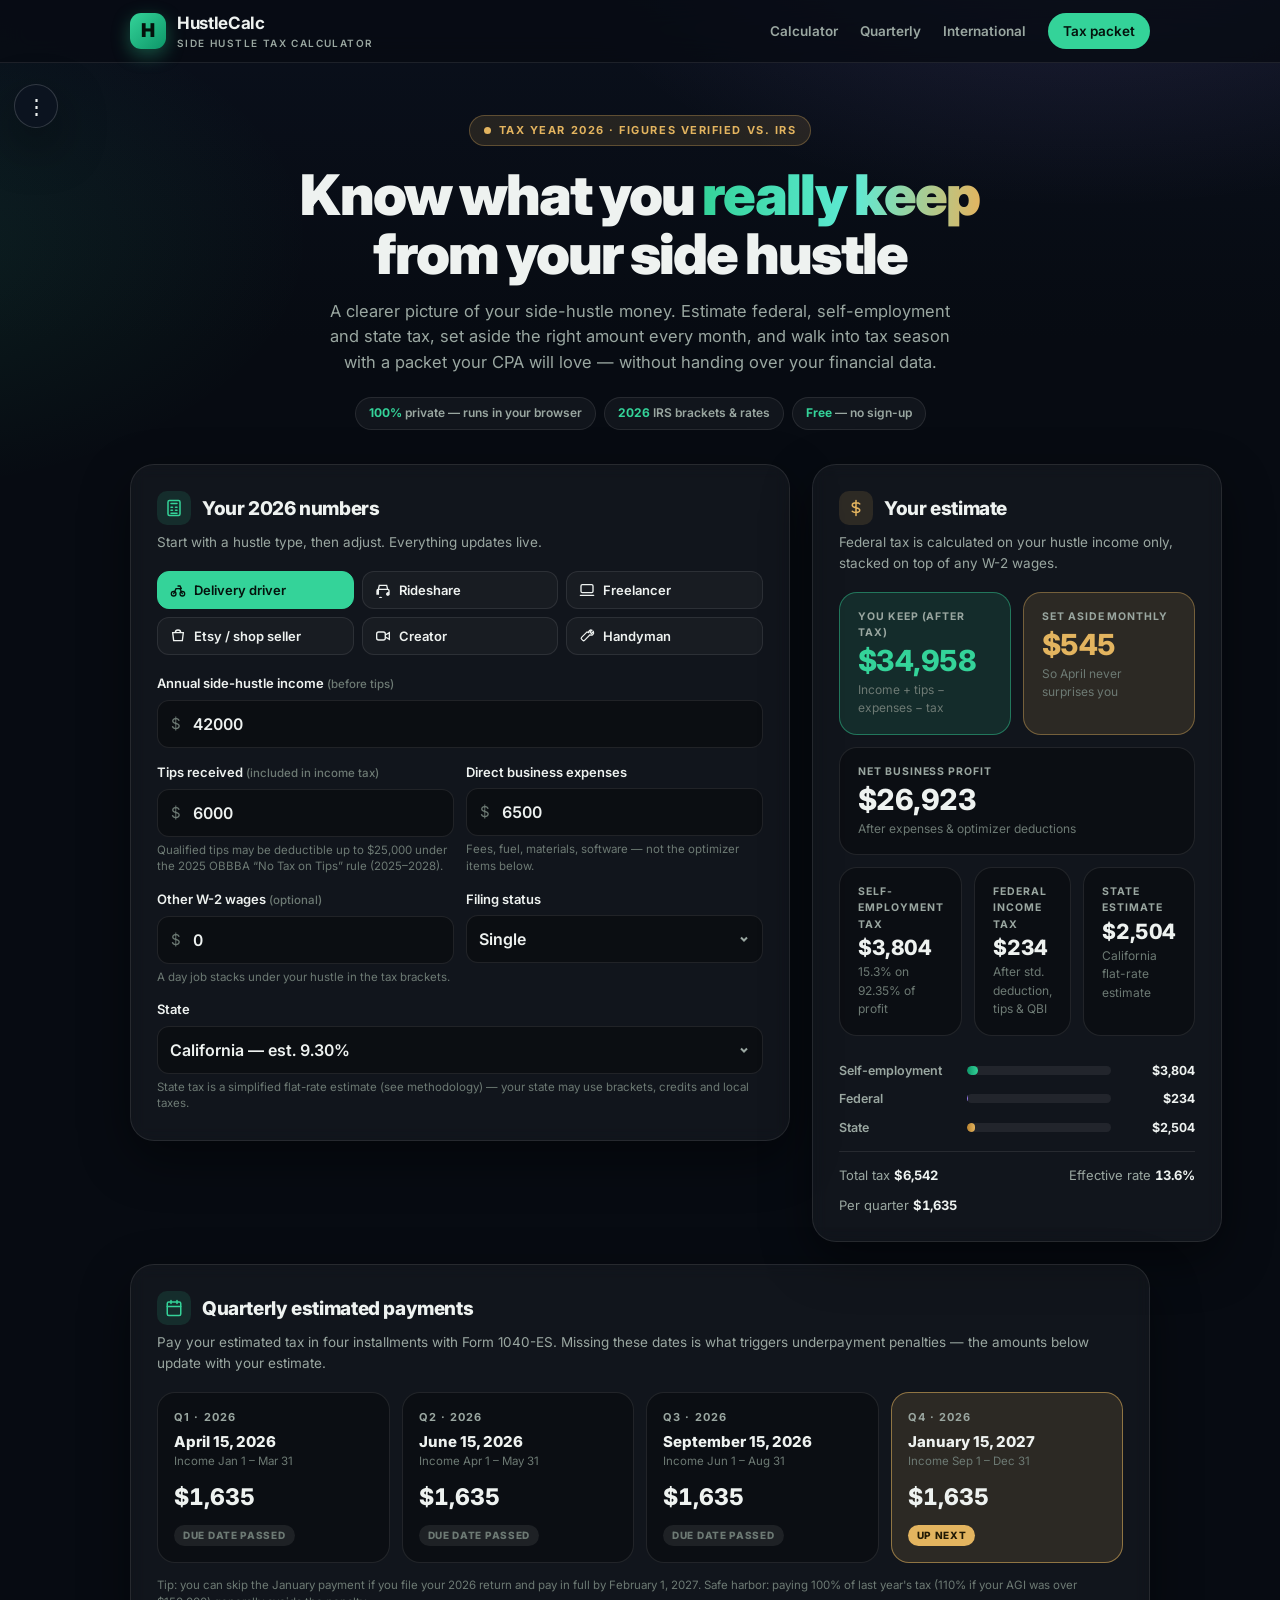
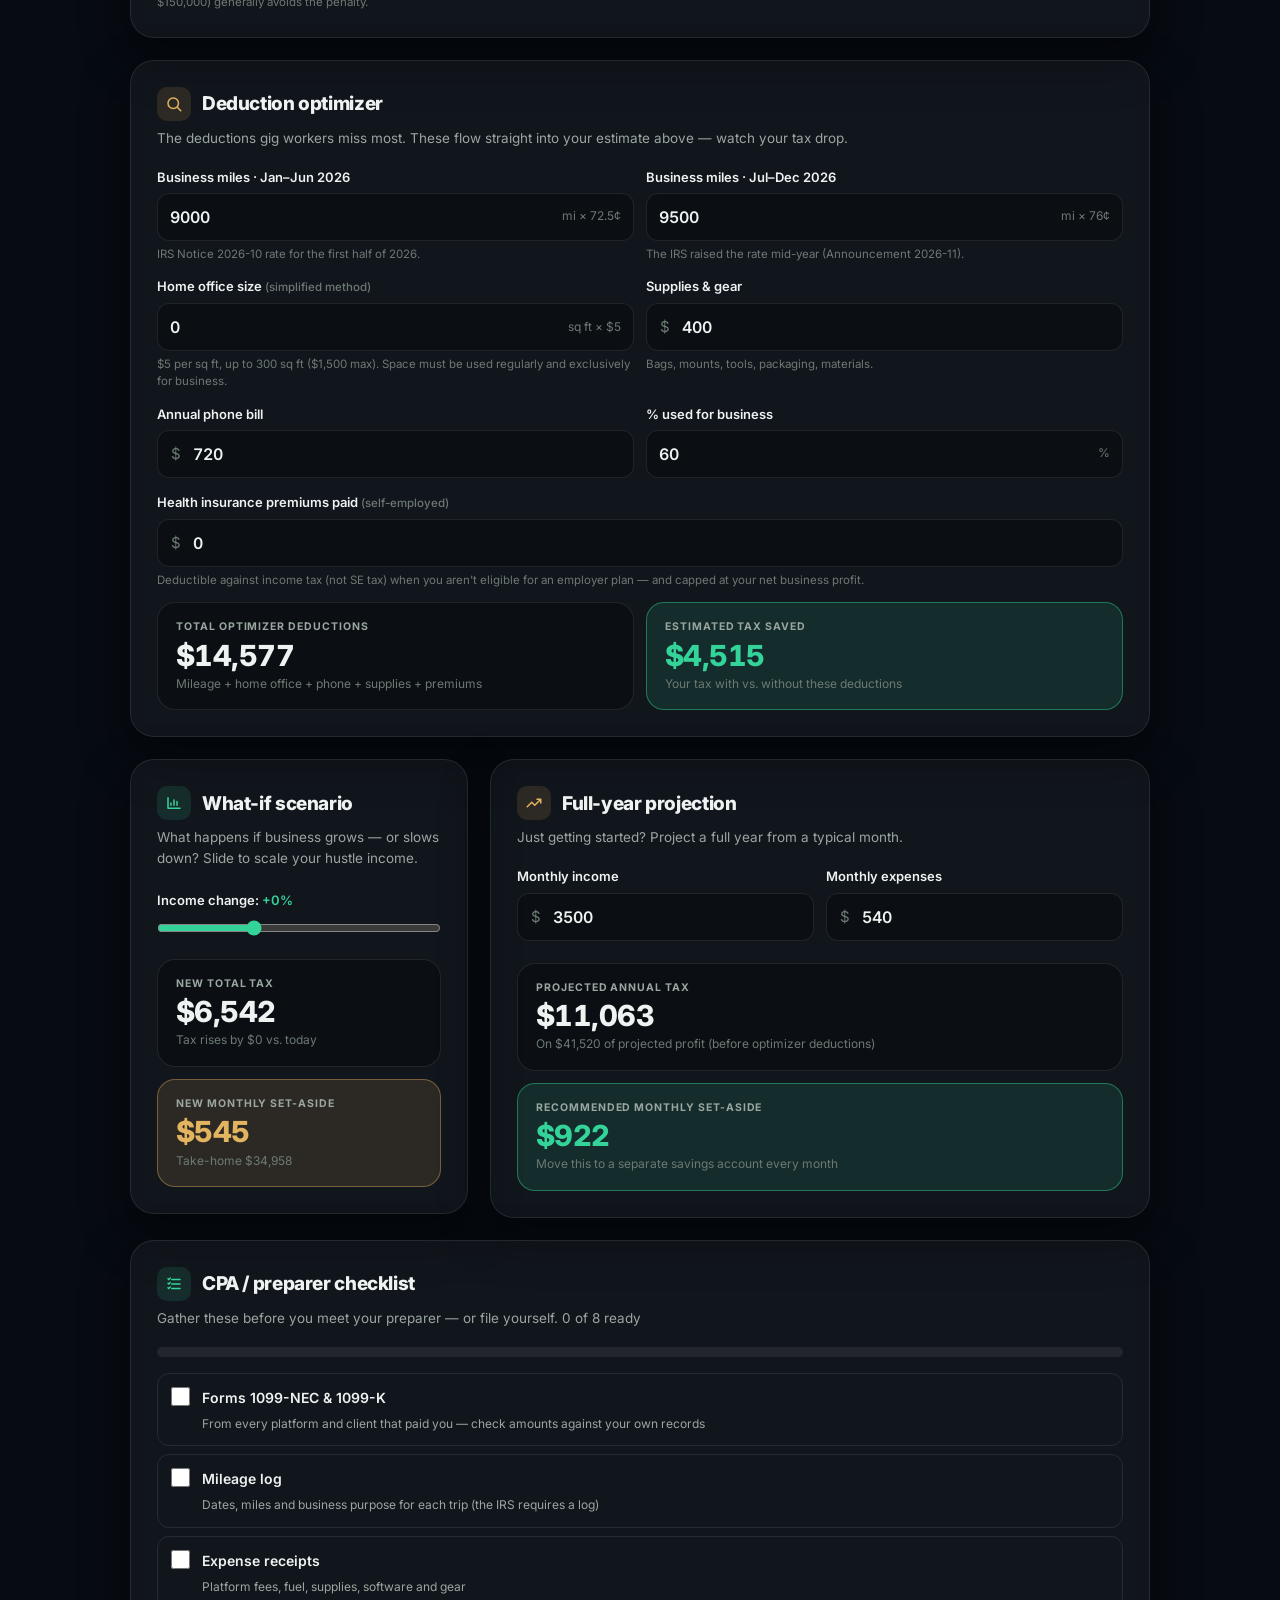
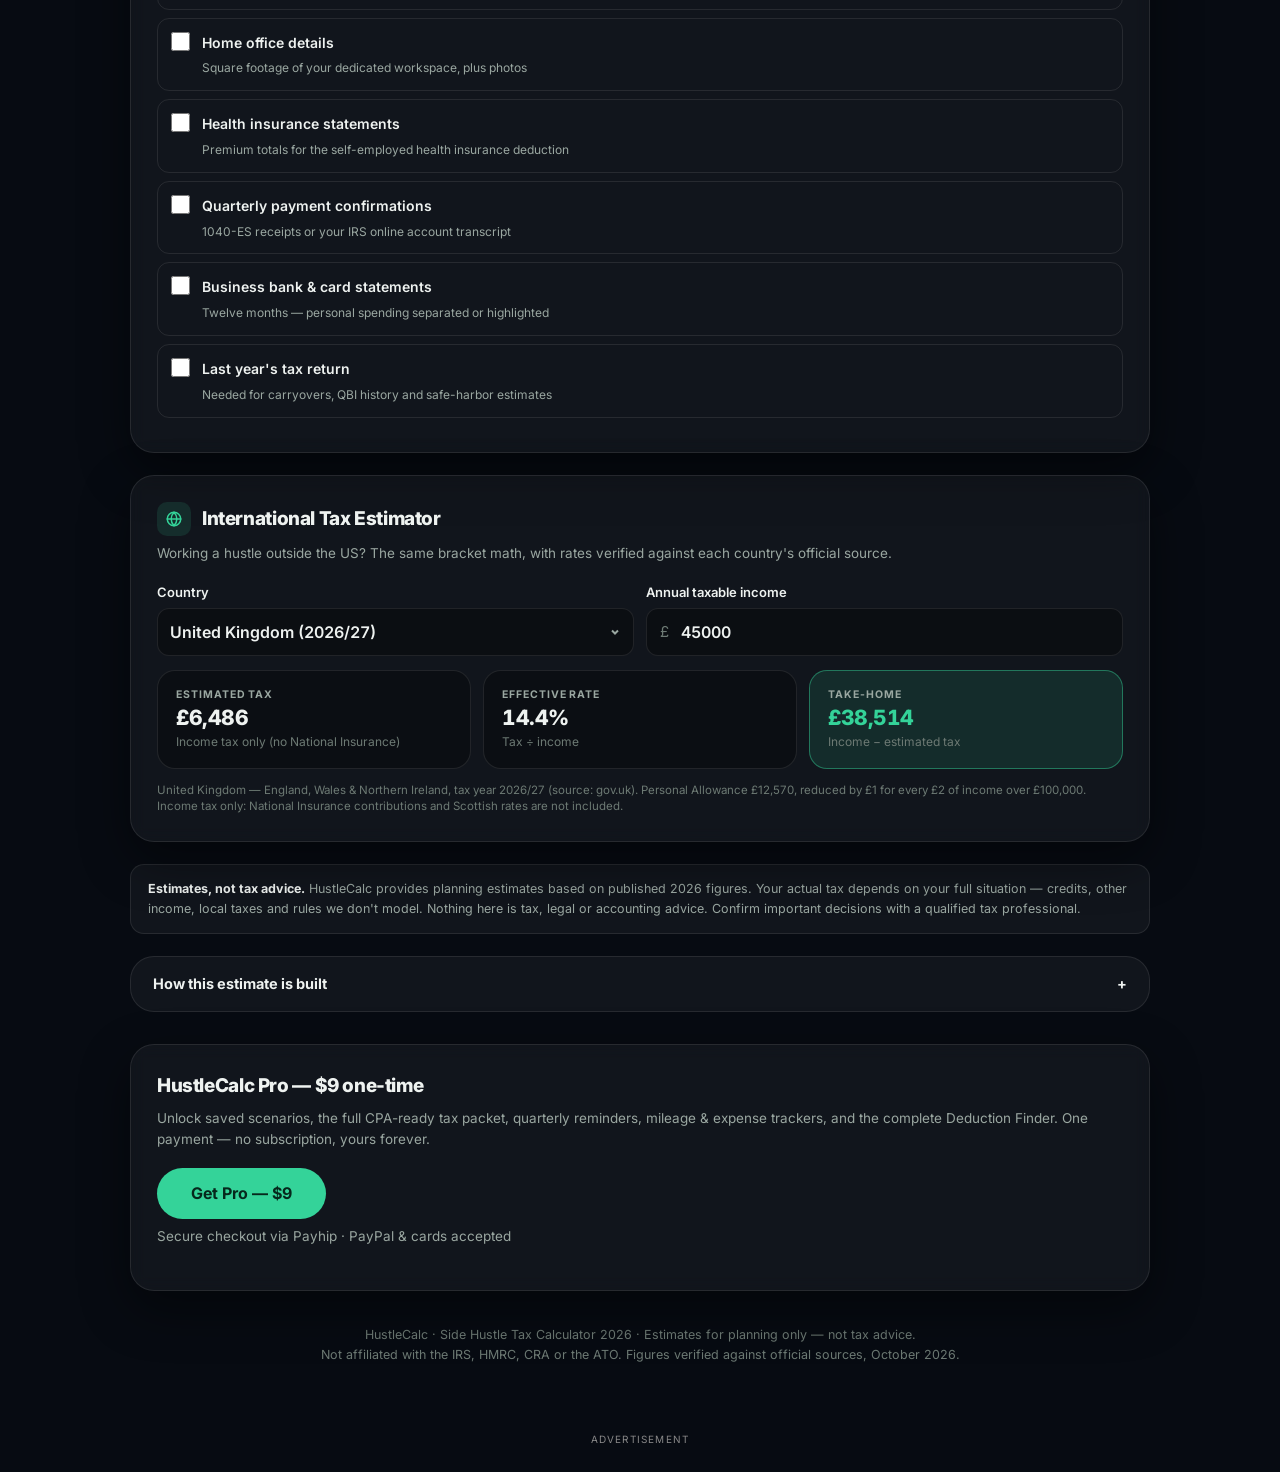
==== index.html @ 42f20b97 "New HustleCalc design" ====
<!doctype html>
<html lang="en">
<head>
<meta charset="utf-8">
<meta name="viewport" content="width=device-width,initial-scale=1">
<title>HustleCalc — Side Hustle Tax Calculator 2026</title>
<meta name="description" content="Premium 2026 side hustle tax estimator: federal, self-employment and state tax, quarterly payments, deduction optimizer, year-end tax packet and international estimates — every figure verified against official sources.">
<link rel="preconnect" href="https://fonts.googleapis.com">
<link rel="preconnect" href="https://fonts.gstatic.com" crossorigin>
<link href="https://fonts.googleapis.com/css2?family=Inter:wght@400;500;600;700;800;900&display=swap" rel="stylesheet">
<style>
:root{
  --bg:#070b12; --bg2:#0a101c; --surface:rgba(255,255,255,.045); --surface2:rgba(255,255,255,.07);
  --line:rgba(255,255,255,.09); --line2:rgba(255,255,255,.16);
  --fg:#eef2f0; --muted:#9aa7a1; --faint:#6d7a74;
  --emerald:#34d399; --emerald2:#10b981; --emerald-soft:rgba(52,211,153,.12);
  --gold:#e3b45f; --gold-soft:rgba(227,180,95,.13);
  --violet:#a78bfa; --danger:#f87171; --ink:#04120c;
  --radius:18px; --radius-lg:24px;
  --shadow:0 18px 50px rgba(0,0,0,.45);
}
*{box-sizing:border-box;margin:0;padding:0}
html{scroll-behavior:smooth}
body{
  font-family:'Inter',system-ui,-apple-system,sans-serif; color:var(--fg); line-height:1.55;
  background:
    radial-gradient(900px 480px at 85% -80px, rgba(167,139,250,.14), transparent 60%),
    radial-gradient(800px 460px at -10% 240px, rgba(52,211,153,.10), transparent 55%),
    linear-gradient(180deg, var(--bg2), var(--bg) 340px);
  background-color:var(--bg); min-height:100vh;
  -webkit-font-smoothing:antialiased;
}
::selection{background:var(--emerald);color:var(--ink)}
a{color:var(--emerald)}
.wrap{max-width:1060px;margin:0 auto;padding:0 20px}

/* ---------- top bar ---------- */
.topbar{position:sticky;top:0;z-index:50;backdrop-filter:blur(14px);-webkit-backdrop-filter:blur(14px);
  background:rgba(7,11,18,.78);border-bottom:1px solid var(--line)}
.topbar .wrap{display:flex;align-items:center;justify-content:space-between;height:62px}
.brand{display:flex;align-items:center;gap:11px;text-decoration:none;color:var(--fg)}
.brandmark{width:36px;height:36px;border-radius:11px;display:grid;place-items:center;font-weight:900;font-size:19px;
  background:linear-gradient(135deg,var(--emerald),#0d9668);color:var(--ink);box-shadow:0 6px 18px rgba(52,211,153,.35)}
.brand b{font-size:17px;letter-spacing:-.02em}
.brand small{display:block;font-size:10px;color:var(--muted);letter-spacing:.14em;text-transform:uppercase;font-weight:600}
.topnav{display:flex;gap:22px;align-items:center}
.topnav a{color:var(--muted);text-decoration:none;font-size:13.5px;font-weight:600}
.topnav a:hover{color:var(--fg)}
.toplink-cta{color:var(--ink)!important;background:var(--emerald);padding:8px 15px;border-radius:999px}
.toplink-cta:hover{background:#5eead4}
@media(max-width:720px){.topnav a:not(.toplink-cta){display:none}}

/* ---------- left shortcut menu ---------- */
#qmenu{position:fixed;left:14px;top:84px;z-index:60}
#qbtn{width:44px;height:44px;border-radius:50%;border:1px solid var(--line2);cursor:pointer;
  background:rgba(13,20,32,.92);color:var(--fg);font-size:21px;line-height:1;box-shadow:var(--shadow);
  transition:transform .15s,border-color .15s}
#qbtn:hover{transform:scale(1.07);border-color:var(--emerald)}
#qdrop{position:absolute;left:0;top:54px;min-width:216px;background:rgba(11,17,28,.97);border:1px solid var(--line2);
  border-radius:16px;box-shadow:var(--shadow);overflow:hidden;padding:6px}
#qdrop a{display:flex;align-items:center;gap:10px;padding:10px 12px;border-radius:10px;color:var(--fg);
  text-decoration:none;font-size:13.5px;font-weight:500}
#qdrop a:hover{background:var(--surface2)}
#qdrop a .dot{width:7px;height:7px;border-radius:50%;background:var(--emerald);flex-shrink:0}
#qdrop a.gold .dot{background:var(--gold)}
#qdrop .qhead{font-size:10px;letter-spacing:.14em;text-transform:uppercase;color:var(--faint);padding:8px 12px 4px;font-weight:700}

/* ---------- hero ---------- */
.hero{padding:52px 0 8px;text-align:center}
.eyebrow{display:inline-flex;align-items:center;gap:8px;font-size:11px;font-weight:700;letter-spacing:.14em;
  text-transform:uppercase;color:var(--gold);background:var(--gold-soft);border:1px solid rgba(227,180,95,.3);
  padding:6px 14px;border-radius:999px}
.eyebrow i{width:7px;height:7px;border-radius:50%;background:var(--gold);animation:pulse 2s infinite}
@keyframes pulse{0%,100%{opacity:1}50%{opacity:.3}}
.hero h1{font-size:clamp(34px,5.6vw,56px);font-weight:900;letter-spacing:-.035em;line-height:1.06;margin:20px auto 14px;max-width:760px}
.hero h1 .grad{background:linear-gradient(92deg,var(--emerald),#5eead4 55%,var(--gold));-webkit-background-clip:text;background-clip:text;color:transparent}
.hero p{color:var(--muted);font-size:16.5px;max-width:620px;margin:0 auto}
.trustrow{display:flex;gap:8px;justify-content:center;flex-wrap:wrap;margin-top:22px}
.trustrow span{font-size:12px;font-weight:600;color:var(--muted);border:1px solid var(--line);background:var(--surface);
  padding:6px 13px;border-radius:999px}
.trustrow span b{color:var(--emerald)}

/* ---------- layout & cards ---------- */
main{padding:26px 0 10px}
.card{background:var(--surface);border:1px solid var(--line);border-radius:var(--radius-lg);
  padding:26px;box-shadow:var(--shadow);backdrop-filter:blur(8px);-webkit-backdrop-filter:blur(8px)}
.section{margin-top:22px}
.card h2{font-size:19px;font-weight:800;letter-spacing:-.02em;display:flex;align-items:center;gap:11px}
.card h2 .ico{width:34px;height:34px;border-radius:10px;display:grid;place-items:center;background:var(--emerald-soft);flex-shrink:0}
.card h2 .ico.gold{background:var(--gold-soft)}
.card h2 .ico svg{width:18px;height:18px;stroke:var(--emerald)}
.card h2 .ico.gold svg{stroke:var(--gold)}
.card .sub{color:var(--muted);font-size:13.5px;margin:7px 0 18px}
.grid2{display:grid;grid-template-columns:1fr 1fr;gap:22px;align-items:start}
@media(max-width:860px){.grid2{grid-template-columns:1fr}}

/* ---------- presets ---------- */
.presets{display:grid;grid-template-columns:repeat(3,1fr);gap:8px;margin-bottom:18px}
@media(max-width:520px){.presets{grid-template-columns:1fr 1fr}}
.preset{display:flex;align-items:center;gap:8px;padding:10px 12px;border-radius:12px;border:1px solid var(--line);
  background:rgba(255,255,255,.03);color:var(--fg);font-size:13px;font-weight:600;cursor:pointer;font-family:inherit;
  transition:border-color .15s,background .15s,transform .12s;text-align:left}
.preset:hover{border-color:var(--emerald);transform:translateY(-1px)}
.preset.active{background:var(--emerald);color:var(--ink);border-color:var(--emerald)}
.preset svg{width:16px;height:16px;flex-shrink:0}

/* ---------- fields ---------- */
.field{margin-bottom:14px}
.field label{display:block;font-size:13px;font-weight:600;margin-bottom:6px}
.field label .opt{color:var(--faint);font-weight:500;font-size:11.5px}
.input{display:flex;align-items:center;background:rgba(0,0,0,.32);border:1px solid var(--line);border-radius:12px;
  transition:border-color .15s, box-shadow .15s}
.input:focus-within{border-color:var(--emerald);box-shadow:0 0 0 3px var(--emerald-soft)}
.input .pre{padding-left:13px;color:var(--faint);font-size:15px}
.input .suf{padding-right:12px;color:var(--faint);font-size:12px;white-space:nowrap}
.input input,.input select{flex:1;min-width:0;min-height:46px;background:transparent;border:none;outline:none;color:var(--fg);
  font-size:16px;font-variant-numeric:tabular-nums;padding:0 12px;font-family:inherit;font-weight:600}
.input select{appearance:none;cursor:pointer;font-weight:600;
  background-image:url("data:image/svg+xml,%3Csvg xmlns='http://www.w3.org/2000/svg' width='12' height='12' fill='none' stroke='%239aa7a1' stroke-width='2'%3E%3Cpath d='m3 4.5 3 3 3-3'/%3E%3C/svg%3E");
  background-repeat:no-repeat;background-position:right 12px center;padding-right:32px}
.input select option{background:#0d1420;color:var(--fg)}
.hint{font-size:11.5px;color:var(--faint);margin-top:5px;line-height:1.45}
.frow{display:grid;grid-template-columns:1fr 1fr;gap:12px}
@media(max-width:520px){.frow{grid-template-columns:1fr}}

/* ---------- results ---------- */
.results{display:grid;gap:12px}
.result-top{display:grid;grid-template-columns:1fr 1fr;gap:12px}
.stat{background:rgba(0,0,0,.28);border:1px solid var(--line);border-radius:var(--radius);padding:16px 18px}
.stat .lbl{font-size:10.5px;font-weight:700;letter-spacing:.09em;text-transform:uppercase;color:var(--muted)}
.stat .val{font-size:29px;font-weight:800;letter-spacing:-.02em;margin-top:3px;font-variant-numeric:tabular-nums;line-height:1.15}
.stat .note{font-size:12px;color:var(--faint);margin-top:3px}
.stat.keep{border-color:rgba(52,211,153,.45);background:var(--emerald-soft)}
.stat.keep .val{color:var(--emerald)}
.stat.goldb{border-color:rgba(227,180,95,.4);background:var(--gold-soft)}
.stat.goldb .val{color:var(--gold)}
.tax3{display:grid;grid-template-columns:1fr 1fr 1fr;gap:12px}
@media(max-width:520px){.tax3{grid-template-columns:1fr}}
.tax3 .val{font-size:21px}
.bars{margin-top:4px}
.bar-row{display:grid;grid-template-columns:118px 1fr 74px;gap:10px;align-items:center;font-size:12.5px;margin-top:9px}
.bar-row .bl{color:var(--muted);font-weight:600}
.bar-row .bv{text-align:right;font-variant-numeric:tabular-nums;font-weight:700}
.track{height:9px;background:rgba(255,255,255,.07);border-radius:99px;overflow:hidden}
.fill{height:100%;border-radius:99px;width:0;transition:width .7s cubic-bezier(.22,1,.36,1)}
.fill.se{background:linear-gradient(90deg,#0d9668,var(--emerald))}
.fill.fed{background:linear-gradient(90deg,#7c5cd6,var(--violet))}
.fill.st{background:linear-gradient(90deg,#b9822e,var(--gold))}
.minirow{display:flex;justify-content:space-between;gap:10px;flex-wrap:wrap;font-size:13px;color:var(--muted);
  border-top:1px solid var(--line);padding-top:13px;margin-top:2px}
.minirow b{color:var(--fg);font-variant-numeric:tabular-nums}

/* ---------- quarterly ---------- */
.qgrid{display:grid;grid-template-columns:repeat(4,1fr);gap:12px}
@media(max-width:860px){.qgrid{grid-template-columns:1fr 1fr}}
@media(max-width:480px){.qgrid{grid-template-columns:1fr}}
.qcard{background:rgba(0,0,0,.28);border:1px solid var(--line);border-radius:var(--radius);padding:16px}
.qcard.next{border-color:rgba(227,180,95,.55);background:var(--gold-soft)}
.qcard .ql{font-size:11px;font-weight:700;letter-spacing:.1em;text-transform:uppercase;color:var(--muted)}
.qcard .qd{font-size:15px;font-weight:800;margin-top:4px}
.qcard .qp{font-size:11.5px;color:var(--faint)}
.qcard .qa{font-size:23px;font-weight:800;margin-top:9px;font-variant-numeric:tabular-nums}
.badge{display:inline-block;font-size:10px;font-weight:800;letter-spacing:.07em;text-transform:uppercase;
  padding:3px 9px;border-radius:999px;margin-top:9px}
.badge.past{background:rgba(255,255,255,.08);color:var(--faint)}
.badge.nextb{background:var(--gold);color:#231a04}
.badge.up{background:var(--emerald-soft);color:var(--emerald)}

/* ---------- what-if / projection ---------- */
input[type=range]{width:100%;accent-color:var(--emerald);height:32px;cursor:pointer}
.wi-out{display:grid;grid-template-columns:repeat(3,1fr);gap:12px;margin-top:8px}
@media(max-width:620px){.wi-out{grid-template-columns:1fr}}
.delta-up{color:var(--danger)!important}.delta-dn{color:var(--emerald)!important}

/* ---------- checklist ---------- */
.ck-item{display:flex;gap:12px;align-items:flex-start;padding:11px 13px;border:1px solid var(--line);border-radius:12px;margin-bottom:8px;cursor:pointer;transition:background .15s}
.ck-item:hover{background:var(--surface2)}
.ck-item input{width:19px;height:19px;accent-color:var(--emerald);margin-top:2px;flex-shrink:0;cursor:pointer}
.ck-item .ct{font-size:14px;font-weight:600}
.ck-item .cd{font-size:12px;color:var(--muted)}
.ck-item.done .ct{color:var(--muted);text-decoration:line-through}
.progress{height:10px;background:rgba(255,255,255,.07);border-radius:99px;overflow:hidden;margin:4px 0 16px}
.progress i{display:block;height:100%;background:linear-gradient(90deg,#0d9668,var(--emerald));width:0;transition:width .5s}

/* ---------- buttons ---------- */
.btn{display:inline-flex;align-items:center;gap:8px;min-height:46px;padding:0 22px;border-radius:12px;border:none;
  font-size:14.5px;font-weight:700;font-family:inherit;cursor:pointer;transition:transform .12s,opacity .15s;text-decoration:none}
.btn:active{transform:scale(.98)}
.btn-primary{background:var(--emerald);color:var(--ink)}
.btn-primary:hover{background:#5eead4}
.btn-ghost{background:var(--surface2);color:var(--fg);border:1px solid var(--line2)}

/* ---------- packet (screen + print) ---------- */
@media screen{#packetsec{display:none!important}}
#packet{background:#fbfbf8;color:#14201b;border-radius:var(--radius-lg);padding:34px;box-shadow:var(--shadow)}
#packet h2{color:#0c2e23;font-size:22px}
#packet h3{font-size:13px;text-transform:uppercase;letter-spacing:.09em;color:#5a6b63;margin:22px 0 8px}
#packet table{width:100%;border-collapse:collapse;font-size:13.5px}
#packet td,#packet th{padding:7px 9px;border-bottom:1px solid #dde4df;text-align:left}
#packet td:last-child,#packet th:last-child{text-align:right;font-variant-numeric:tabular-nums}
#packet .tot td{font-weight:800;border-top:2px solid #14201b;border-bottom:none}
#packet .pk-head{display:flex;justify-content:space-between;align-items:flex-start;border-bottom:3px solid #0c2e23;padding-bottom:14px}
#packet .pk-note{font-size:11.5px;color:#5a6b63;margin-top:16px;line-height:1.5}

/* ---------- misc ---------- */
.disclaimer{font-size:12.5px;color:var(--muted);background:var(--surface);border:1px solid var(--line);
  border-radius:14px;padding:14px 17px;margin-top:22px;line-height:1.6}
.disclaimer strong{color:var(--fg)}
details.how{margin-top:22px;border:1px solid var(--line);border-radius:var(--radius-lg);background:var(--surface)}
details.how summary{padding:16px 22px;font-size:14.5px;font-weight:700;cursor:pointer;list-style:none;display:flex;justify-content:space-between}
details.how summary::-webkit-details-marker{display:none}
details.how .body{padding:0 22px 20px;font-size:13px;color:var(--muted);line-height:1.65}
details.how li{margin:0 0 6px 18px}
footer{padding:34px 0 44px;text-align:center;color:var(--faint);font-size:12.5px}
.sr{position:absolute;width:1px;height:1px;overflow:hidden;clip:rect(0 0 0 0)}

/* ---------- print ---------- */
@media print{
  body{background:#fff!important}
  .topbar,#qmenu,.hero,.no-print,footer,.disclaimer{display:none!important}
  main{padding:0}
  .wrap{max-width:100%;padding:0}
  #packet{box-shadow:none;border-radius:0;padding:8px}
  .print-only-sec{display:block!important}
}
</style>
<meta name="google-site-verification" content="euVOx2u0GRtHUOgBG1Jltp1zSuDpt5xNJvpYNIyN7kU">
</head>
<body>
<header class="topbar no-print">
  <div class="wrap">
    <a class="brand" href="#top"><span class="brandmark">H</span><span><b>HustleCalc</b><small>Side Hustle Tax Calculator</small></span></a>
    <nav class="topnav">
      <a href="#calculator">Calculator</a>
      <a href="#quarterly">Quarterly</a>
      <a href="#international">International</a>
      <a class="toplink-cta" href="#" onclick="window.print();return false">Tax packet</a>
    </nav>
  </div>
</header>

<div id="qmenu" class="no-print">
  <button id="qbtn" aria-label="Jump to a section" title="Sections">&#8942;</button>
  <div id="qdrop" hidden>
    <div class="qhead">Jump to</div>
    <a href="#calculator"><span class="dot"></span>Tax calculator</a>
    <a href="#quarterly"><span class="dot"></span>Quarterly payments</a>
    <a href="#deductions"><span class="dot"></span>Deduction optimizer</a>
    <a href="#whatif"><span class="dot"></span>What-if scenario</a>
    <a href="#projection"><span class="dot"></span>Full-year projection</a>
    <a href="#checklist" class="gold"><span class="dot"></span>CPA checklist</a>
    <a href="#" onclick="window.print();return false" class="gold"><span class="dot"></span>Year-end tax packet</a>
    <a href="#international"><span class="dot"></span>International estimator</a>
  </div>
</div>

<div class="wrap" id="top">
  <section class="hero no-print">
    <span class="eyebrow"><i></i>Tax year 2026 · Figures verified vs. IRS</span>
    <h1>Know what you <span class="grad">really keep</span> from your side hustle</h1>
    <p>A clearer picture of your side-hustle money. Estimate federal, self-employment and state tax, set aside the right amount every month, and walk into tax season with a packet your CPA will love — without handing over your financial data.</p>
    <div class="trustrow">
      <span><b>100%</b> private — runs in your browser</span>
      <span><b>2026</b> IRS brackets &amp; rates</span>
      <span><b>Free</b> — no sign-up</span>
    </div>
  </section>

  <main>
    <!-- ============ CALCULATOR ============ -->
    <div class="grid2" id="calculator">
      <section class="card">
        <h2><span class="ico"><svg viewBox="0 0 24 24" fill="none" stroke-width="2" stroke-linecap="round"><rect x="4" y="2" width="16" height="20" rx="2"/><path d="M8 6h8M8 11h2m4 0h2M8 15h2m4 0h2M8 19h8"/></svg></span>Your 2026 numbers</h2>
        <p class="sub">Start with a hustle type, then adjust. Everything updates live.</p>

        <div class="presets" id="presets">
          <button class="preset" data-p="delivery"><svg viewBox="0 0 24 24" fill="none" stroke="currentColor" stroke-width="2" stroke-linecap="round"><circle cx="5.5" cy="17.5" r="3.5"/><circle cx="18.5" cy="17.5" r="3.5"/><path d="M5.5 17.5 9 10h6l3.5 7.5M12 6h3l2 4"/></svg>Delivery driver</button>
          <button class="preset" data-p="rideshare"><svg viewBox="0 0 24 24" fill="none" stroke="currentColor" stroke-width="2" stroke-linecap="round"><path d="M5 11 6.5 5h11L19 11m-14 0h14a2 2 0 0 1 2 2v5h-2.5m-13.5 0H3v-5a2 2 0 0 1 2-2Zm1.5 7a1.8 1.8 0 1 0 0-.01M17.5 18a1.8 1.8 0 1 0 0-.01"/></svg>Rideshare</button>
          <button class="preset" data-p="freelance"><svg viewBox="0 0 24 24" fill="none" stroke="currentColor" stroke-width="2" stroke-linecap="round"><rect x="3" y="4" width="18" height="12" rx="2"/><path d="M2 20h20"/></svg>Freelancer</button>
          <button class="preset" data-p="etsy"><svg viewBox="0 0 24 24" fill="none" stroke="currentColor" stroke-width="2" stroke-linecap="round"><path d="M4 7h16l-1.5 12h-13L4 7Zm4 0a4 4 0 0 1 8 0"/></svg>Etsy / shop seller</button>
          <button class="preset" data-p="creator"><svg viewBox="0 0 24 24" fill="none" stroke="currentColor" stroke-width="2" stroke-linecap="round"><rect x="2.5" y="6" width="13" height="12" rx="3"/><path d="m15.5 10.5 6-3.5v10l-6-3.5"/></svg>Creator</button>
          <button class="preset" data-p="handyman"><svg viewBox="0 0 24 24" fill="none" stroke="currentColor" stroke-width="2" stroke-linecap="round"><path d="M14.5 6.5a4 4 0 0 1 5.6-3.9L17 5.7l2.3 2.3 3.1-3.1a4 4 0 0 1-5.5 5.3L8 19.1a2 2 0 0 1-2.8 0l-2-2a2 2 0 0 1 0-2.8l8.9-8.9Z" transform="scale(.92) translate(1 1)"/></svg>Handyman</button>
        </div>

        <div class="field">
          <label for="inc">Annual side-hustle income <span class="opt">(before tips)</span></label>
          <div class="input"><span class="pre">$</span><input id="inc" type="number" min="0" inputmode="decimal" value="42000"></div>
        </div>
        <div class="frow">
          <div class="field">
            <label for="tips">Tips received <span class="opt">(included in income tax)</span></label>
            <div class="input"><span class="pre">$</span><input id="tips" type="number" min="0" inputmode="decimal" value="6000"></div>
            <div class="hint">Qualified tips may be deductible up to $25,000 under the 2025 OBBBA “No Tax on Tips” rule (2025–2028).</div>
          </div>
          <div class="field">
            <label for="exp">Direct business expenses</label>
            <div class="input"><span class="pre">$</span><input id="exp" type="number" min="0" inputmode="decimal" value="6500"></div>
            <div class="hint">Fees, fuel, materials, software — not the optimizer items below.</div>
          </div>
        </div>
        <div class="frow">
          <div class="field">
            <label for="w2">Other W-2 wages <span class="opt">(optional)</span></label>
            <div class="input"><span class="pre">$</span><input id="w2" type="number" min="0" inputmode="decimal" value="0"></div>
            <div class="hint">A day job stacks under your hustle in the tax brackets.</div>
          </div>
          <div class="field">
            <label for="status">Filing status</label>
            <div class="input"><select id="status">
              <option value="single" selected>Single</option>
              <option value="mfj">Married filing jointly</option>
            </select></div>
          </div>
        </div>
        <div class="field" style="margin-bottom:2px">
          <label for="state">State</label>
          <div class="input"><select id="state"></select></div>
          <div class="hint">State tax is a simplified flat-rate estimate (see methodology) — your state may use brackets, credits and local taxes.</div>
        </div>
      </section>

      <section class="card" aria-live="polite">
        <h2><span class="ico gold"><svg viewBox="0 0 24 24" fill="none" stroke-width="2" stroke-linecap="round"><path d="M12 2v20M17 6.5c-.8-1-2.6-1.5-5-1.5-3 0-5 1.3-5 3.2 0 4.4 10 2.3 10 6.6 0 1.9-2 3.2-5 3.2-2.4 0-4.2-.6-5-1.6"/></svg></span>Your estimate</h2>
        <p class="sub">Federal tax is calculated on your hustle income only, stacked on top of any W-2 wages.</p>
        <div class="results">
          <div class="result-top">
            <div class="stat keep"><div class="lbl">You keep (after tax)</div><div class="val" id="rKeep">$0</div><div class="note">Income + tips − expenses − tax</div></div>
            <div class="stat goldb"><div class="lbl">Set aside monthly</div><div class="val" id="rMonthly">$0</div><div class="note">So April never surprises you</div></div>
          </div>
          <div class="stat"><div class="lbl">Net business profit</div><div class="val" id="rProfit">$0</div><div class="note">After expenses &amp; optimizer deductions</div></div>
          <div class="tax3">
            <div class="stat"><div class="lbl">Self-employment tax</div><div class="val" id="rSE">$0</div><div class="note">15.3% on 92.35% of profit</div></div>
            <div class="stat"><div class="lbl">Federal income tax</div><div class="val" id="rFed">$0</div><div class="note">After std. deduction, tips &amp; QBI</div></div>
            <div class="stat"><div class="lbl">State estimate</div><div class="val" id="rState">$0</div><div class="note" id="rStateNote">Flat-rate estimate</div></div>
          </div>
          <div class="bars">
            <div class="bar-row"><span class="bl">Self-employment</span><div class="track"><div class="fill se" id="barSE"></div></div><span class="bv" id="bvSE">$0</span></div>
            <div class="bar-row"><span class="bl">Federal</span><div class="track"><div class="fill fed" id="barFed"></div></div><span class="bv" id="bvFed">$0</span></div>
            <div class="bar-row"><span class="bl">State</span><div class="track"><div class="fill st" id="barState"></div></div><span class="bv" id="bvState">$0</span></div>
          </div>
          <div class="minirow">
            <span>Total tax <b id="rTotal">$0</b></span>
            <span>Effective rate <b id="rEff">0%</b></span>
            <span>Per quarter <b id="rQuarter">$0</b></span>
          </div>
        </div>
      </section>
    </div>

    <!-- ============ QUARTERLY ============ -->
    <section class="card section no-print" id="quarterly">
      <h2><span class="ico"><svg viewBox="0 0 24 24" fill="none" stroke-width="2" stroke-linecap="round"><rect x="3" y="4" width="18" height="18" rx="2"/><path d="M16 2v4M8 2v4M3 10h18"/></svg></span>Quarterly estimated payments</h2>
      <p class="sub">Pay your estimated tax in four installments with Form 1040-ES. Missing these dates is what triggers underpayment penalties — the amounts below update with your estimate.</p>
      <div class="qgrid" id="qgrid"></div>
      <p class="hint" style="margin-top:14px">Tip: you can skip the January payment if you file your 2026 return and pay in full by February 1, 2027. Safe harbor: paying 100% of last year's tax (110% if your AGI was over $150,000) generally avoids the penalty.</p>
    </section>

    <!-- ============ DEDUCTIONS ============ -->
    <section class="card section" id="deductions">
      <h2><span class="ico gold"><svg viewBox="0 0 24 24" fill="none" stroke-width="2" stroke-linecap="round"><circle cx="11" cy="11" r="7"/><path d="m21 21-4.3-4.3"/></svg></span>Deduction optimizer</h2>
      <p class="sub">The deductions gig workers miss most. These flow straight into your estimate above — watch your tax drop.</p>
      <div class="frow">
        <div class="field">
          <label for="mi1">Business miles · Jan–Jun 2026</label>
          <div class="input"><input id="mi1" type="number" min="0" inputmode="numeric" value="9000"><span class="suf">mi × 72.5¢</span></div>
          <div class="hint">IRS Notice 2026-10 rate for the first half of 2026.</div>
        </div>
        <div class="field">
          <label for="mi2">Business miles · Jul–Dec 2026</label>
          <div class="input"><input id="mi2" type="number" min="0" inputmode="numeric" value="9500"><span class="suf">mi × 76¢</span></div>
          <div class="hint">The IRS raised the rate mid-year (Announcement 2026-11).</div>
        </div>
      </div>
      <div class="frow">
        <div class="field">
          <label for="ho">Home office size <span class="opt">(simplified method)</span></label>
          <div class="input"><input id="ho" type="number" min="0" max="300" inputmode="numeric" value="0"><span class="suf">sq ft × $5</span></div>
          <div class="hint">$5 per sq ft, up to 300 sq ft ($1,500 max). Space must be used regularly and exclusively for business.</div>
        </div>
        <div class="field">
          <label for="supplies">Supplies &amp; gear</label>
          <div class="input"><span class="pre">$</span><input id="supplies" type="number" min="0" inputmode="decimal" value="400"></div>
          <div class="hint">Bags, mounts, tools, packaging, materials.</div>
        </div>
      </div>
      <div class="frow">
        <div class="field">
          <label for="phoneBill">Annual phone bill</label>
          <div class="input"><span class="pre">$</span><input id="phoneBill" type="number" min="0" inputmode="decimal" value="720"></div>
        </div>
        <div class="field">
          <label for="phonePct">% used for business</label>
          <div class="input"><input id="phonePct" type="number" min="0" max="100" inputmode="numeric" value="60"><span class="suf">%</span></div>
        </div>
      </div>
      <div class="field">
        <label for="health">Health insurance premiums paid <span class="opt">(self-employed)</span></label>
        <div class="input"><span class="pre">$</span><input id="health" type="number" min="0" inputmode="decimal" value="0"></div>
        <div class="hint">Deductible against income tax (not SE tax) when you aren't eligible for an employer plan — and capped at your net business profit.</div>
      </div>
      <div class="result-top" style="margin-top:6px">
        <div class="stat"><div class="lbl">Total optimizer deductions</div><div class="val" id="optTotal">$0</div><div class="note">Mileage + home office + phone + supplies + premiums</div></div>
        <div class="stat keep"><div class="lbl">Estimated tax saved</div><div class="val" id="optSaved">$0</div><div class="note">Your tax with vs. without these deductions</div></div>
      </div>
    </section>

    <!-- ============ WHAT-IF + PROJECTION ============ -->
    <div class="grid2">
      <section class="card section" id="whatif" style="margin-top:22px">
        <h2><span class="ico"><svg viewBox="0 0 24 24" fill="none" stroke-width="2" stroke-linecap="round"><path d="M4 19V5m0 14h16M8 15v-3m4 3V8m4 7v-5"/></svg></span>What-if scenario</h2>
        <p class="sub">What happens if business grows — or slows down? Slide to scale your hustle income.</p>
        <label for="wiRange" style="font-size:13px;font-weight:600">Income change: <span id="wiLabel" style="color:var(--emerald)">+0%</span></label>
        <input type="range" id="wiRange" min="-50" max="100" step="5" value="0">
        <div class="wi-out" style="grid-template-columns:1fr">
          <div class="stat"><div class="lbl">New total tax</div><div class="val" id="wiTax">$0</div><div class="note" id="wiDelta">—</div></div>
          <div class="stat goldb"><div class="lbl">New monthly set-aside</div><div class="val" id="wiMonthly">$0</div><div class="note" id="wiKeep">Take-home —</div></div>
        </div>
      </section>

      <section class="card section" id="projection" style="margin-top:22px">
        <h2><span class="ico gold"><svg viewBox="0 0 24 24" fill="none" stroke-width="2" stroke-linecap="round"><path d="M3 17l6-6 4 4 8-8m0 0h-5m5 0v5"/></svg></span>Full-year projection</h2>
        <p class="sub">Just getting started? Project a full year from a typical month.</p>
        <div class="frow">
          <div class="field"><label for="pjInc">Monthly income</label><div class="input"><span class="pre">$</span><input id="pjInc" type="number" min="0" value="3500"></div></div>
          <div class="field"><label for="pjExp">Monthly expenses</label><div class="input"><span class="pre">$</span><input id="pjExp" type="number" min="0" value="540"></div></div>
        </div>
        <div class="wi-out" style="grid-template-columns:1fr">
          <div class="stat"><div class="lbl">Projected annual tax</div><div class="val" id="pjTax">$0</div><div class="note" id="pjProfit">On $0 of projected profit</div></div>
          <div class="stat keep"><div class="lbl">Recommended monthly set-aside</div><div class="val" id="pjMonthly">$0</div><div class="note">Move this to a separate savings account every month</div></div>
        </div>
      </section>
    </div>

    <!-- ============ CHECKLIST ============ -->
    <section class="card section" id="checklist">
      <h2><span class="ico"><svg viewBox="0 0 24 24" fill="none" stroke-width="2" stroke-linecap="round"><path d="M9 6h11M9 12h11M9 18h11M4 5l1 1 2-2M4 11l1 1 2-2M4 17l1 1 2-2"/></svg></span>CPA / preparer checklist</h2>
      <p class="sub">Gather these before you meet your preparer — or file yourself. <span id="ckCount">0 of 8 ready</span></p>
      <div class="progress"><i id="ckBar"></i></div>
      <div id="ckList"></div>
    </section>

    <!-- ============ TAX PACKET ============ -->
    <section class="section" id="packetsec">
<div id="packet">
        <div class="pk-head">
          <div>
            <div style="font-size:11px;font-weight:800;letter-spacing:.14em;text-transform:uppercase;color:#0a7a55">HustleCalc · Year-End Tax Packet</div>
            <h2 style="margin-top:5px">2026 Side Hustle Tax Summary</h2>
            <div style="font-size:12.5px;color:#5a6b63">Prepared <span id="pkDate"></span> · Filing status: <span id="pkStatus">Single</span> · State: <span id="pkState">—</span></div>
          </div>
          <button class="btn btn-primary no-print" id="printBtn" type="button">Print / save PDF</button>
        </div>
        <h3>Income summary</h3>
        <table>
          <tr><td>Gross side-hustle income</td><td id="pkInc">$0</td></tr>
          <tr><td>Tips received</td><td id="pkTips">$0</td></tr>
          <tr><td>Direct business expenses</td><td id="pkExp">$0</td></tr>
          <tr><td>Optimizer deductions (mileage, home office, phone, supplies)</td><td id="pkOpt">$0</td></tr>
          <tr class="tot"><td>Net business profit</td><td id="pkProfit">$0</td></tr>
        </table>
        <h3>Estimated tax liability</h3>
        <table>
          <tr><td>Self-employment tax (Social Security + Medicare)</td><td id="pkSE">$0</td></tr>
          <tr><td>Federal income tax (after standard, tips &amp; QBI deductions)</td><td id="pkFed">$0</td></tr>
          <tr><td>State income tax (flat-rate estimate)</td><td id="pkStateTax">$0</td></tr>
          <tr class="tot"><td>Total estimated tax</td><td id="pkTotal">$0</td></tr>
          <tr><td>Effective tax rate</td><td id="pkEff">0%</td></tr>
          <tr><td>Take-home after tax</td><td id="pkKeep">$0</td></tr>
        </table>
        <h3>Quarterly estimated payments (Form 1040-ES)</h3>
        <table id="pkQ"></table>
        <h3>Monthly set-aside</h3>
        <table><tr><td>Recommended monthly set-aside</td><td id="pkMonthly">$0</td></tr></table>
        <p class="pk-note">This packet is an estimate generated by HustleCalc for planning and preparer discussions. It is not a tax return and is not tax, legal or accounting advice. Figures use published 2026 IRS rates (Rev. Proc. 2025-32; Notices 2026-10 / Announcement 2026-11 mileage). State tax is a simplified flat-rate approximation. Confirm your final numbers with a qualified tax professional.</p>
      </div>
    </section>

    <!-- ============ INTERNATIONAL ============ -->
    <section class="card section" id="international">
      <h2><span class="ico"><svg viewBox="0 0 24 24" fill="none" stroke-width="2" stroke-linecap="round"><circle cx="12" cy="12" r="9"/><path d="M3 12h18M12 3c2.5 2.6 3.8 5.7 3.8 9S14.5 18.4 12 21c-2.5-2.6-3.8-5.7-3.8-9S9.5 5.6 12 3Z"/></svg></span>International Tax Estimator</h2>
      <p class="sub">Working a hustle outside the US? The same bracket math, with rates verified against each country's official source.</p>
      <div class="frow">
        <div class="field"><label for="cty">Country</label>
          <div class="input"><select id="cty">
            <option value="uk" selected>United Kingdom (2026/27)</option>
            <option value="fr">France (2026, on 2025 income)</option>
            <option value="ca">Canada — federal only (2026)</option>
            <option value="au">Australia (2026/27)</option>
          </select></div>
        </div>
        <div class="field"><label for="intlInc">Annual taxable income</label>
          <div class="input"><span class="pre" id="intlSym">£</span><input id="intlInc" type="number" min="0" value="45000"></div>
        </div>
      </div>
      <div class="tax3">
        <div class="stat"><div class="lbl">Estimated tax</div><div class="val" id="intlTax">£0</div><div class="note" id="intlTaxNote">Income tax only</div></div>
        <div class="stat"><div class="lbl">Effective rate</div><div class="val" id="intlEff">0%</div><div class="note">Tax ÷ income</div></div>
        <div class="stat keep"><div class="lbl">Take-home</div><div class="val" id="intlKeep">£0</div><div class="note">Income − estimated tax</div></div>
      </div>
      <p class="hint" id="intlNote" style="margin-top:13px"></p>
    </section>

    <div class="disclaimer no-print"><strong>Estimates, not tax advice.</strong> HustleCalc provides planning estimates based on published 2026 figures. Your actual tax depends on your full situation — credits, other income, local taxes and rules we don't model. Nothing here is tax, legal or accounting advice. Confirm important decisions with a qualified tax professional.</div>

    <details class="how no-print">
      <summary>How this estimate is built <span aria-hidden="true">+</span></summary>
      <div class="body">
        <ul>
          <li><strong>Federal brackets &amp; standard deduction (2026):</strong> IRS Revenue Procedure 2025-32 — single: 10% to $12,400, 12% to $50,400, 22% to $105,700, 24% to $201,775, 32% to $256,225, 35% to $640,600, 37% above; standard deduction $16,100 single / $32,200 married filing jointly.</li>
          <li><strong>Self-employment tax:</strong> 15.3% (12.4% Social Security + 2.9% Medicare) on 92.35% of net profit. Social Security portion stops at the 2026 wage base of $184,500 (SSA), reduced by any W-2 wages. Half of SE tax is deducted before income tax. The extra 0.9% Additional Medicare Tax over $200,000 ($250,000 joint) is not modeled.</li>
          <li><strong>Federal tax is marginal:</strong> we tax your total income, then subtract the tax on your W-2 wages alone, so the result is the tax caused by the hustle itself.</li>
          <li><strong>Tips deduction:</strong> qualified tips are deductible up to $25,000 (OBBBA, tax years 2025–2028), capped at net business profit for the self-employed, phasing out by $100 per $1,000 of income over $150,000 ($300,000 joint). Tips still owe SE tax.</li>
          <li><strong>QBI deduction:</strong> 20% of qualified business income (profit minus half of SE tax and health premiums), capped at 20% of taxable income before the deduction. Above the §199A threshold ($201,750 single / $403,500 joint, Rev. Proc. 2025-32), additional wage/SSTB limits can apply and are not modeled.</li>
          <li><strong>Mileage:</strong> IRS standard mileage — 72.5¢/mile Jan–Jun 2026 (Notice 2026-10, IR-2025-128) and 76¢/mile Jul–Dec 2026 (Announcement 2026-11, IR-2026-29). Keep a mileage log; the IRS requires one.</li>
          <li><strong>Home office (simplified):</strong> $5 per sq ft up to 300 sq ft (IRS simplified option). <strong>Health premiums:</strong> self-employed health insurance deduction — reduces income tax, not SE tax, capped at net profit.</li>
          <li><strong>State tax:</strong> a simplified flat rate applied to net profit, chosen as a representative mid-range rate for your state. Real state taxes use their own brackets, deductions and sometimes city taxes — treat this as a planning approximation only.</li>
          <li><strong>Quarterly dates (2026 Form 1040-ES):</strong> April 15, June 15, September 15, 2026 and January 15, 2027.</li>
          <li><strong>International:</strong> UK — gov.uk (Personal Allowance £12,570 with the £100,000 taper; 20/40/45% bands; excludes National Insurance and Scottish rates). France — service-public.fr barème 2026 per part fiscale (single part assumed; excludes décote and social contributions). Canada — canada.ca federal brackets 2026 with the Basic Personal Amount credit ($16,452, phasing to $14,829); excludes provincial tax, CPP and EI. Australia — ato.gov.au resident rates 2026–27 plus the 2% Medicare levy; excludes the Low Income Tax Offset and HECS/HELP.</li>
        </ul>
      </div>
    </details>
  </main>

  
<section class="card section" id="prosec">
<h2>HustleCalc Pro — $9 one-time</h2>
<p class="sub">Unlock saved scenarios, the full CPA-ready tax packet, quarterly reminders, mileage &amp; expense trackers, and the complete Deduction Finder. One payment — no subscription, yours forever.</p>
<p style="margin-top:14px"><a href="https://payhip.com/b/AUoHe" target="_blank" rel="noopener" style="display:inline-block;background:#34d399;color:#06281c;font-weight:700;padding:13px 34px;border-radius:999px;text-decoration:none">Get Pro — $9</a></p>
<p class="sub">Secure checkout via Payhip · PayPal &amp; cards accepted</p>
</section>
<footer>
    HustleCalc · Side Hustle Tax Calculator 2026 · Estimates for planning only — not tax advice.<br>
    Not affiliated with the IRS, HMRC, CRA or the ATO. Figures verified against official sources, October 2026.
  </footer>
</div>

<script>

"use strict";
/* ================= VERIFIED DATA (Oct 2026) =================
   US: IRS Rev. Proc. 2025-32 (brackets, std deduction, §199A thresholds);
   SSA 2026 wage base $184,500; mileage Notice 2026-10 (IR-2025-128) 72.5¢
   Jan–Jun + Announcement 2026-11 (IR-2026-29) 76¢ Jul–Dec;
   tips deduction: OBBBA §224 (IRS IR-2025-114 summary).
   UK: gov.uk 2026/27. FR: service-public.fr barème 2026.
   CA: canada.ca 2026. AU: ato.gov.au 2026–27. */
const BR = {
  single:[[12400,.10],[50400,.12],[105700,.22],[201775,.24],[256225,.32],[640600,.35],[Infinity,.37]],
  mfj:[[24800,.10],[100800,.12],[211400,.22],[403550,.24],[512450,.32],[768700,.35],[Infinity,.37]]
};
const STD = {single:16100, mfj:32200};
const SS_BASE = 184500;
const STATES = [["Alabama",5.00],["Alaska",0],["Arizona",2.50],["Arkansas",3.90],["California",9.30],["Colorado",4.40],["Connecticut",5.50],["Delaware",6.60],["District of Columbia",8.50],["Florida",0],["Georgia",5.39],["Hawaii",8.25],["Idaho",5.69],["Illinois",4.95],["Indiana",3.05],["Iowa",3.80],["Kansas",5.70],["Kentucky",4.00],["Louisiana",3.00],["Maine",7.15],["Maryland",5.75],["Massachusetts",5.00],["Michigan",4.25],["Minnesota",7.85],["Mississippi",4.40],["Missouri",4.70],["Montana",5.90],["Nebraska",5.20],["Nevada",0],["New Hampshire",0],["New Jersey",6.37],["New Mexico",4.90],["New York",6.00],["North Carolina",3.99],["North Dakota",2.50],["Ohio",3.50],["Oklahoma",4.75],["Oregon",8.75],["Pennsylvania",3.07],["Rhode Island",5.99],["South Carolina",6.20],["South Dakota",0],["Tennessee",0],["Texas",0],["Utah",4.55],["Vermont",7.60],["Virginia",5.75],["Washington",0],["West Virginia",4.82],["Wisconsin",5.30],["Wyoming",0]];
const QDATES = [
  {q:"Q1 · 2026", d:"April 15, 2026", period:"Income Jan 1 – Mar 31", iso:"2026-04-15"},
  {q:"Q2 · 2026", d:"June 15, 2026", period:"Income Apr 1 – May 31", iso:"2026-06-15"},
  {q:"Q3 · 2026", d:"September 15, 2026", period:"Income Jun 1 – Aug 31", iso:"2026-09-15"},
  {q:"Q4 · 2026", d:"January 15, 2027", period:"Income Sep 1 – Dec 31", iso:"2027-01-15"}
];
const PRESETS = {
  delivery:{inc:42000,tips:6000,exp:6500,mi1:9000,mi2:9500,ho:0,phoneBill:720,phonePct:60,health:0,supplies:400},
  rideshare:{inc:38000,tips:3500,exp:5200,mi1:11000,mi2:11500,ho:0,phoneBill:840,phonePct:70,health:0,supplies:600},
  freelance:{inc:68000,tips:0,exp:4200,mi1:800,mi2:700,ho:200,phoneBill:960,phonePct:40,health:4800,supplies:1800},
  etsy:{inc:26000,tips:0,exp:9800,mi1:1200,mi2:1300,ho:120,phoneBill:600,phonePct:30,health:0,supplies:2500},
  creator:{inc:54000,tips:1200,exp:7600,mi1:2000,mi2:2100,ho:150,phoneBill:900,phonePct:50,health:3600,supplies:3200},
  handyman:{inc:58000,tips:800,exp:8900,mi1:6000,mi2:6200,ho:80,phoneBill:780,phonePct:65,health:2400,supplies:2900}
};
const CHECKS = [
  ["Forms 1099-NEC & 1099-K","From every platform and client that paid you — check amounts against your own records"],
  ["Mileage log","Dates, miles and business purpose for each trip (the IRS requires a log)"],
  ["Expense receipts","Platform fees, fuel, supplies, software and gear"],
  ["Home office details","Square footage of your dedicated workspace, plus photos"],
  ["Health insurance statements","Premium totals for the self-employed health insurance deduction"],
  ["Quarterly payment confirmations","1040-ES receipts or your IRS online account transcript"],
  ["Business bank & card statements","Twelve months — personal spending separated or highlighted"],
  ["Last year's tax return","Needed for carryovers, QBI history and safe-harbor estimates"]
];

/* ================= ENGINE ================= */
function bracketTax(taxable, br){
  let tax = 0, prev = 0;
  for (let i = 0; i < br.length; i++){
    if (taxable <= prev) break;
    tax += (Math.min(taxable, br[i][0]) - prev) * br[i][1];
    prev = br[i][0];
  }
  return tax;
}
function seTaxCalc(profit, w2){
  if (profit <= 0) return 0;
  const ne = profit * 0.9235;                       // 92.35% of net earnings
  const room = Math.max(0, SS_BASE - Math.max(0, w2)); // SS cap left after W-2 wages
  return Math.min(ne, room) * 0.124 + ne * 0.029;    // 12.4% SS + 2.9% Medicare
}
function compute(o){
  const profit = Math.max(0, o.inc + o.tips - o.exp - o.schC);
  const se = seTaxCalc(profit, o.w2);
  const halfSE = se / 2;
  const health = Math.min(Math.max(0, o.health), profit);  // SE health insurance: capped at profit
  const agi = o.w2 + profit - halfSE - health;
  // OBBBA tips deduction: up to $25k, capped at profit, $100 lost per $1,000 MAGI over threshold
  let tipsDed = Math.min(o.tips, 25000, profit);
  const magi = agi + tipsDed;
  const thr = o.status === "mfj" ? 300000 : 150000;
  if (magi > thr) tipsDed = Math.max(0, tipsDed - Math.ceil((magi - thr) / 1000) * 100);
  // QBI (§199A): 20% of (profit − ½ SE tax − health premiums), capped at 20% of taxable income before QBI
  const std = STD[o.status];
  const taxableBeforeQBI = Math.max(0, agi - std - tipsDed);
  const qbiDed = Math.min(0.20 * Math.max(0, profit - halfSE - health), 0.20 * taxableBeforeQBI);
  const taxable = Math.max(0, taxableBeforeQBI - qbiDed);
  const fedTotal = bracketTax(taxable, BR[o.status]);
  const fedW2 = bracketTax(Math.max(0, o.w2 - std), BR[o.status]);
  const fed = Math.max(0, fedTotal - fedW2);              // tax caused by the hustle only
  const stateTax = profit * o.stateRate;
  const total = se + fed + stateTax;
  const keep = (o.inc + o.tips - o.exp) - total;
  const eff = (o.inc + o.tips) > 0 ? total / (o.inc + o.tips) : 0;
  return {profit, se, fed, stateTax, total, keep, eff, monthly: total / 12, quarter: total / 4,
          tipsDed, qbiDed, healthApplied: health, taxable};
}

/* ================= INTERNATIONAL ================= */
const INTL = {
  uk:{sym:"£", taxNote:"Income tax only (no National Insurance)",
    note:"United Kingdom — England, Wales & Northern Ireland, tax year 2026/27 (source: gov.uk). Personal Allowance £12,570, reduced by £1 for every £2 of income over £100,000. Income tax only: National Insurance contributions and Scottish rates are not included.",
    calc:function(inc){ const pa = 12570 - Math.min(12570, Math.max(0, (inc - 100000) / 2));
      return bracketTax(Math.max(0, inc - pa), [[37700,.20],[125140,.40],[Infinity,.45]]); }},
  fr:{sym:"€", taxNote:"Income tax only (before décote)",
    note:"France — 2026 barème applied to 2025 income, per part fiscale (source: service-public.fr). Calculated for a single part: the quotient familial for families, the décote low-income reduction and social contributions (CSG/CRDS) are not included.",
    calc:function(inc){ return bracketTax(inc, [[11600,0],[29579,.11],[84577,.30],[181917,.41],[Infinity,.45]]); }},
  ca:{sym:"$", taxNote:"Federal tax only (after BPA credit)",
    note:"Canada — federal tax only, 2026 (source: canada.ca). Includes the Basic Personal Amount credit of $16,452 at the 14% rate, phasing down to $14,829 for incomes between $181,440 and $258,482. Provincial/territorial tax, CPP and EI are not included.",
    calc:function(inc){ let bpa = 16452; if (inc > 181440) bpa = inc >= 258482 ? 14829 : 16452 - 1623 * (inc - 181440) / (258482 - 181440);
      return Math.max(0, bracketTax(inc, [[58523,.14],[117045,.205],[181440,.26],[258482,.29],[Infinity,.33]]) - bpa * 0.14); }},
  au:{sym:"$", taxNote:"Income tax + 2% Medicare levy",
    note:"Australia — resident rates 2026/27 (source: ato.gov.au), plus the 2% Medicare levy. The Low Income Tax Offset (up to $700) and HECS/HELP repayments are not included.",
    calc:function(inc){ return bracketTax(inc, [[18200,0],[45000,.15],[135000,.30],[190000,.37],[Infinity,.45]]) + inc * 0.02; }}
};
</script>

<script>
"use strict";
const $ = function(id){ return document.getElementById(id); };
const num = function(id){ const v = parseFloat($(id).value); return isFinite(v) && v > 0 ? v : 0; };
const fmt$ = function(n){ return "$" + Math.round(n).toLocaleString("en-US"); };
const fmtC = function(n, s){ return s + Math.round(n).toLocaleString("en-US"); };

/* animated count-up for money values */
function anim(el, to, sym){
  const from = el._v || 0; el._v = to;
  if (el._raf) cancelAnimationFrame(el._raf);
  const t0 = performance.now(), dur = 450;
  const step = function(t){
    const p = Math.min(1, (t - t0) / dur), e = 1 - Math.pow(1 - p, 3);
    el.textContent = fmtC(from + (to - from) * e, sym || "$");
    if (p < 1) el._raf = requestAnimationFrame(step);
  };
  el._raf = requestAnimationFrame(step);
}

/* state dropdown */
(function(){
  const sel = $("state");
  STATES.forEach(function(s, i){
    const o = document.createElement("option");
    o.value = s[1] / 100; o.textContent = s[0] + (s[1] === 0 ? " — no income tax" : " — est. " + s[1].toFixed(2) + "%");
    if (s[0] === "California") o.selected = true;
    sel.appendChild(o);
  });
})();

/* quarterly cards */
(function(){
  const now = new Date(); let nextFound = false;
  QDATES.forEach(function(q, i){
    const past = new Date(q.iso + "T23:59:59") < now;
    let cls = "", badge = "";
    if (past){ badge = '<span class="badge past">Due date passed</span>'; }
    else if (!nextFound){ cls = " next"; badge = '<span class="badge nextb">Up next</span>'; nextFound = true; }
    else { badge = '<span class="badge up">Upcoming</span>'; }
    const d = document.createElement("div");
    d.className = "qcard" + cls;
    d.innerHTML = '<div class="ql">' + q.q + '</div><div class="qd">' + q.d + '</div><div class="qp">' + q.period + '</div><div class="qa" id="qAmt' + i + '">$0</div>' + badge;
    $("qgrid").appendChild(d);
  });
})();

/* checklist */
let ckState = [];
try { ckState = JSON.parse(localStorage.getItem("hc_checks") || "[]"); } catch(e) { ckState = []; }
(function(){
  CHECKS.forEach(function(c, i){
    const lab = document.createElement("label");
    lab.className = "ck-item" + (ckState[i] ? " done" : "");
    lab.innerHTML = '<input type="checkbox" data-i="' + i + '"' + (ckState[i] ? " checked" : "") + '><span><span class="ct">' + c[0] + '</span><br><span class="cd">' + c[1] + "</span></span>";
    $("ckList").appendChild(lab);
  });
})();
function ckUpdate(){
  const boxes = document.querySelectorAll("#ckList input");
  let n = 0; boxes.forEach(function(b){ if (b.checked) n++; });
  $("ckBar").style.width = (n / CHECKS.length * 100) + "%";
  $("ckCount").textContent = n + " of " + CHECKS.length + " ready";
}
document.querySelectorAll("#ckList input").forEach(function(b){
  b.addEventListener("change", function(){
    ckState[+b.dataset.i] = b.checked;
    b.closest(".ck-item").classList.toggle("done", b.checked);
    try { localStorage.setItem("hc_checks", JSON.stringify(ckState)); } catch(e) {}
    ckUpdate();
  });
});

/* current inputs -> compute() params */
function curInputs(){
  const mileage = num("mi1") * 0.725 + num("mi2") * 0.76;
  const homeOffice = Math.min(num("ho"), 300) * 5;
  const phone = num("phoneBill") * Math.min(num("phonePct"), 100) / 100;
  const supplies = num("supplies");
  return {
    inc: num("inc"), tips: num("tips"), exp: num("exp"), w2: num("w2"),
    status: $("status").value, stateRate: parseFloat($("state").value) || 0,
    schC: mileage + homeOffice + phone + supplies, health: num("health"),
    optParts: {mileage, homeOffice, phone, supplies}
  };
}

let LAST = null;
function render(){
  const o = curInputs();
  const r = compute(o); LAST = r;
  const rNo = compute(Object.assign({}, o, {schC: 0, health: 0}));
  anim($("rKeep"), r.keep); anim($("rMonthly"), r.monthly); anim($("rProfit"), r.profit);
  anim($("rSE"), r.se); anim($("rFed"), r.fed); anim($("rState"), r.stateTax);
  $("bvSE").textContent = fmt$(r.se); $("bvFed").textContent = fmt$(r.fed); $("bvState").textContent = fmt$(r.stateTax);
  const gross = Math.max(1, o.inc + o.tips);
  $("barSE").style.width = Math.min(100, r.se / gross * 100) + "%";
  $("barFed").style.width = Math.min(100, r.fed / gross * 100) + "%";
  $("barState").style.width = Math.min(100, r.stateTax / gross * 100) + "%";
  $("rTotal").textContent = fmt$(r.total);
  $("rEff").textContent = (r.eff * 100).toFixed(1) + "%";
  $("rQuarter").textContent = fmt$(r.quarter);
  const stName = $("state").options[$("state").selectedIndex].textContent.split(" — ")[0];
  $("rStateNote").textContent = o.stateRate === 0 ? stName + ": no state income tax" : stName + " flat-rate estimate";
  /* optimizer outputs */
  const optTotal = o.schC + r.healthApplied;
  anim($("optTotal"), optTotal);
  anim($("optSaved"), Math.max(0, rNo.total - r.total));
  /* quarterly amounts */
  QDATES.forEach(function(q, i){ const el = $("qAmt" + i); if (el) el.textContent = fmt$(r.quarter); });
  /* packet */
  $("pkDate").textContent = new Date().toLocaleDateString("en-US", {year: "numeric", month: "long", day: "numeric"});
  $("pkStatus").textContent = o.status === "mfj" ? "Married filing jointly" : "Single";
  $("pkState").textContent = stName;
  $("pkInc").textContent = fmt$(o.inc); $("pkTips").textContent = fmt$(o.tips);
  $("pkExp").textContent = "−" + fmt$(o.exp); $("pkOpt").textContent = "−" + fmt$(o.schC);
  $("pkProfit").textContent = fmt$(r.profit);
  $("pkSE").textContent = fmt$(r.se); $("pkFed").textContent = fmt$(r.fed);
  $("pkStateTax").textContent = fmt$(r.stateTax); $("pkTotal").textContent = fmt$(r.total);
  $("pkEff").textContent = (r.eff * 100).toFixed(1) + "%";
  $("pkKeep").textContent = fmt$(r.keep); $("pkMonthly").textContent = fmt$(r.monthly);
  $("pkQ").innerHTML = QDATES.map(function(q){ return "<tr><td>" + q.q + " — due " + q.d + "</td><td>" + fmt$(r.quarter) + "</td></tr>"; }).join("");
  renderWhatIf(); renderProjection();
}

function renderWhatIf(){
  const o = curInputs();
  const p = parseFloat($("wiRange").value) || 0;
  $("wiLabel").textContent = (p >= 0 ? "+" : "") + p + "%";
  const r = compute(Object.assign({}, o, {inc: o.inc * (1 + p / 100)}));
  anim($("wiTax"), r.total); anim($("wiMonthly"), r.monthly);
  const d = LAST ? r.total - LAST.total : 0;
  const wd = $("wiDelta");
  wd.textContent = (d >= 0 ? "Tax rises by " : "Tax falls by ") + fmt$(Math.abs(d)) + " vs. today";
  wd.className = "note " + (d > 0 ? "delta-up" : d < 0 ? "delta-dn" : "");
  $("wiKeep").textContent = "Take-home " + fmt$(r.keep);
}

function renderProjection(){
  const o = curInputs();
  const pInc = num("pjInc") * 12, pExp = num("pjExp") * 12;
  const ratio = o.inc > 0 ? pInc / o.inc : 0;
  const r = compute({inc: pInc, tips: o.tips * ratio, exp: pExp, w2: o.w2, status: o.status,
                     stateRate: o.stateRate, schC: 0, health: 0});
  anim($("pjTax"), r.total); anim($("pjMonthly"), r.monthly);
  $("pjProfit").textContent = "On " + fmt$(Math.max(0, pInc + o.tips * ratio - pExp)) + " of projected profit (before optimizer deductions)";
}

/* international */
function renderIntl(){
  const c = INTL[$("cty").value];
  const inc = num("intlInc");
  const tax = inc > 0 ? c.calc(inc) : 0;
  $("intlSym").textContent = c.sym;
  anim($("intlTax"), tax, c.sym); anim($("intlKeep"), Math.max(0, inc - tax), c.sym);
  $("intlEff").textContent = inc > 0 ? (tax / inc * 100).toFixed(1) + "%" : "0%";
  $("intlTaxNote").textContent = c.taxNote;
  $("intlNote").textContent = c.note;
}

/* events */
["inc","tips","exp","w2","status","state","mi1","mi2","ho","phoneBill","phonePct","health","supplies","pjInc","pjExp","intlInc","cty"].forEach(function(id){
  $(id).addEventListener("input", function(){
    document.querySelectorAll(".preset").forEach(function(b){ b.classList.remove("active"); });
    render(); renderIntl();
  });
  $(id).addEventListener("change", function(){ render(); renderIntl(); });
});
$("wiRange").addEventListener("input", renderWhatIf);
$("printBtn").addEventListener("click", function(){ window.print(); });

/* presets */
document.querySelectorAll(".preset").forEach(function(b){
  b.addEventListener("click", function(){
    const p = PRESETS[b.dataset.p]; if (!p) return;
    Object.keys(p).forEach(function(k){ if ($(k)) $(k).value = p[k]; });
    document.querySelectorAll(".preset").forEach(function(x){ x.classList.remove("active"); });
    b.classList.add("active");
    render();
  });
});
document.querySelector('.preset[data-p="delivery"]').classList.add("active");

/* shortcut menu */
const qdrop = $("qdrop");
$("qbtn").addEventListener("click", function(e){ e.stopPropagation(); qdrop.hidden = !qdrop.hidden; });
document.addEventListener("click", function(){ qdrop.hidden = true; });
qdrop.querySelectorAll("a").forEach(function(a){ a.addEventListener("click", function(){ qdrop.hidden = true; }); });

/* init */
ckUpdate(); render(); renderIntl();
</script>
<div class="no-print" style="text-align:center;margin:24px auto;max-width:320px"><div style="font-size:10px;letter-spacing:.12em;color:#888;text-transform:uppercase;margin-bottom:4px">Advertisement</div><script src="https://bauval.org/22/d42c14365549f87b714f9e317f65105b"></script></div>
<script>(function(){var s=document.getElementById('packetsec');if(!s)return;s.style.display='none';window.addEventListener('beforeprint',function(){s.style.display='block'});window.addEventListener('afterprint',function(){s.style.display='none'});})();</script>
</body>
</html>
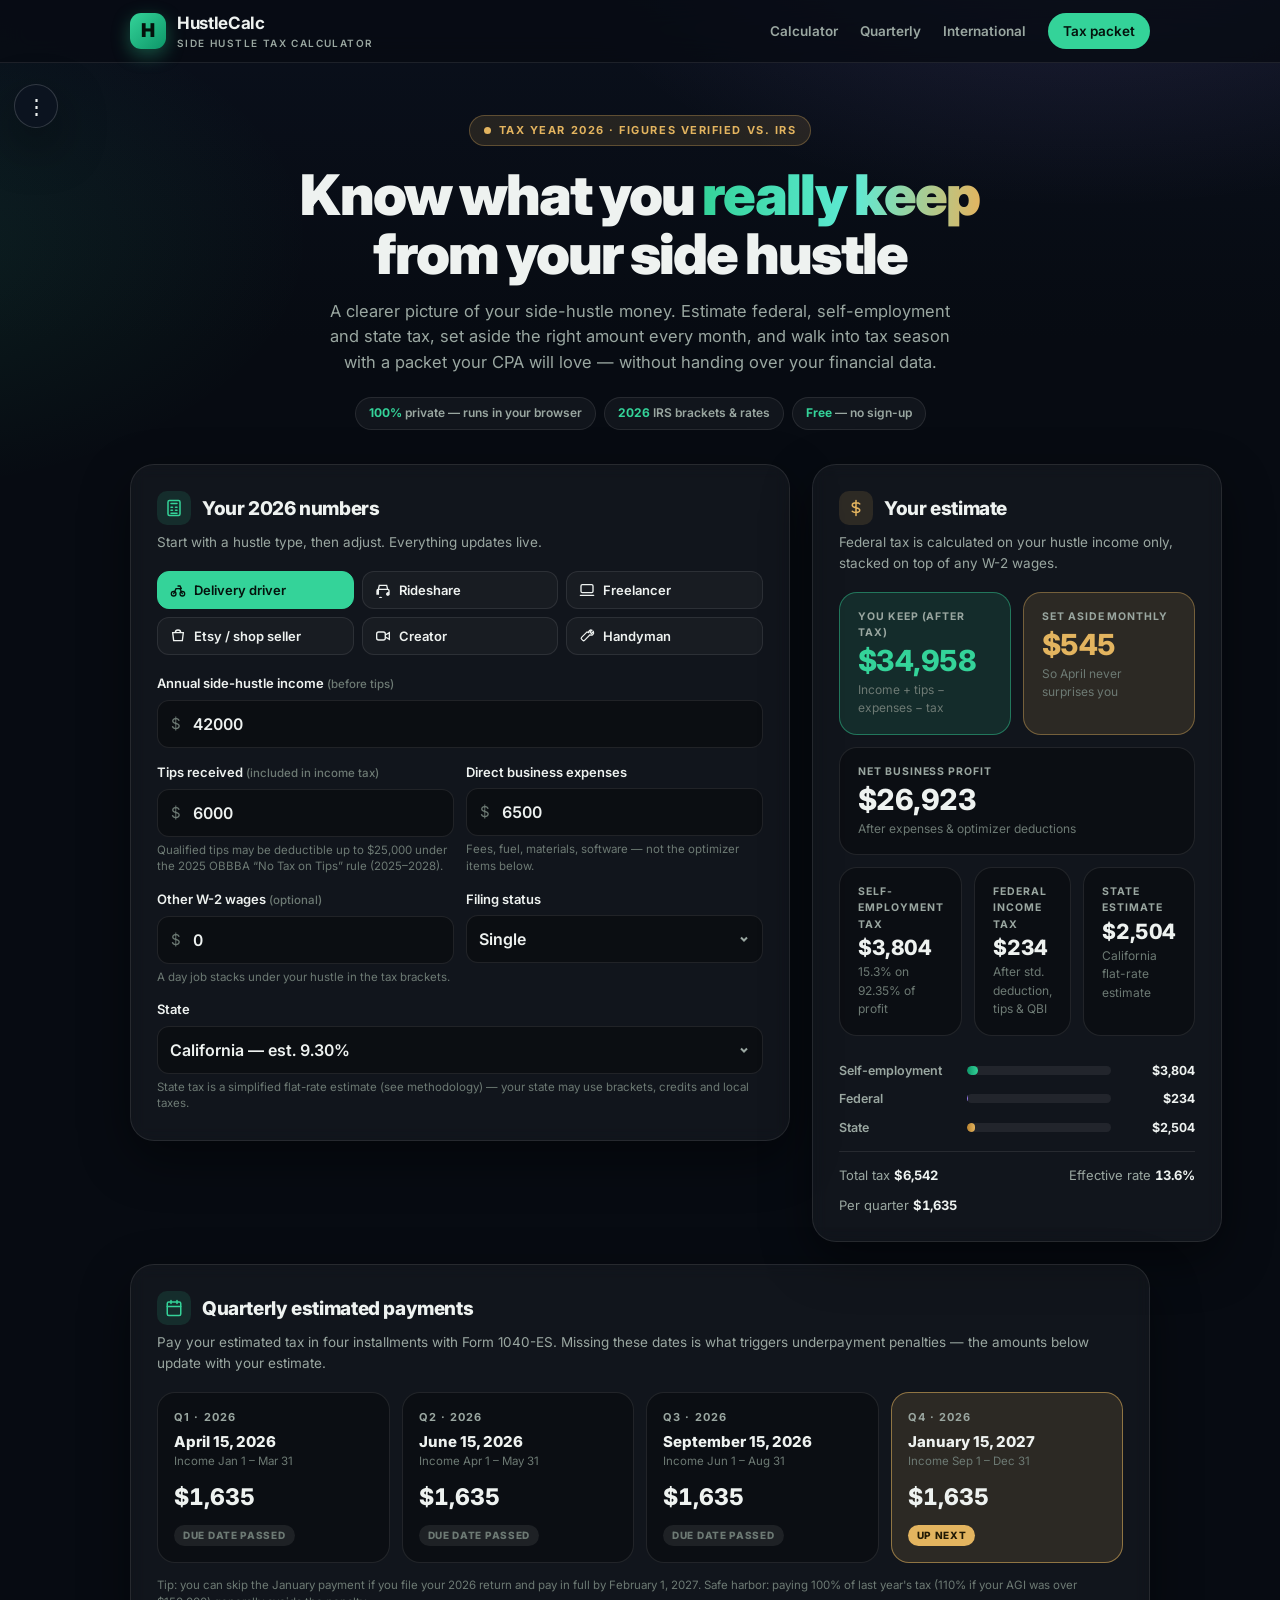
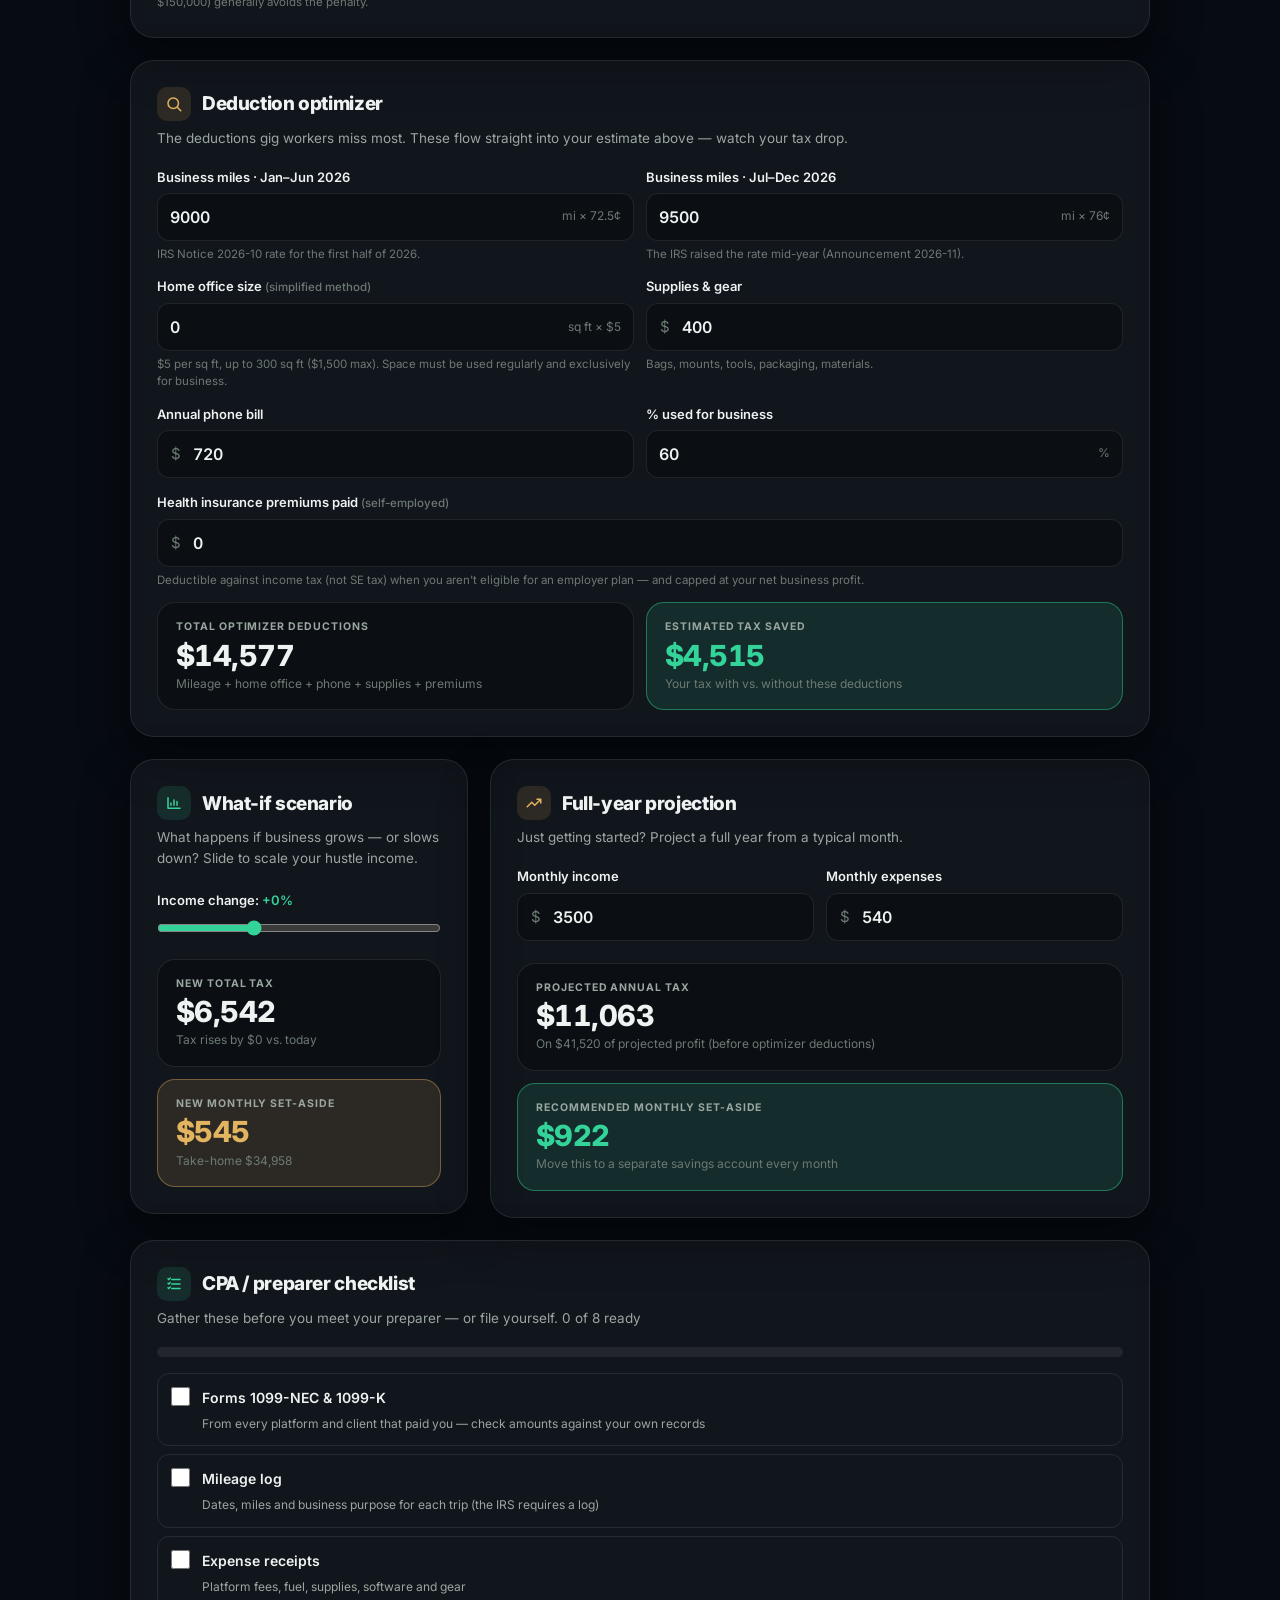
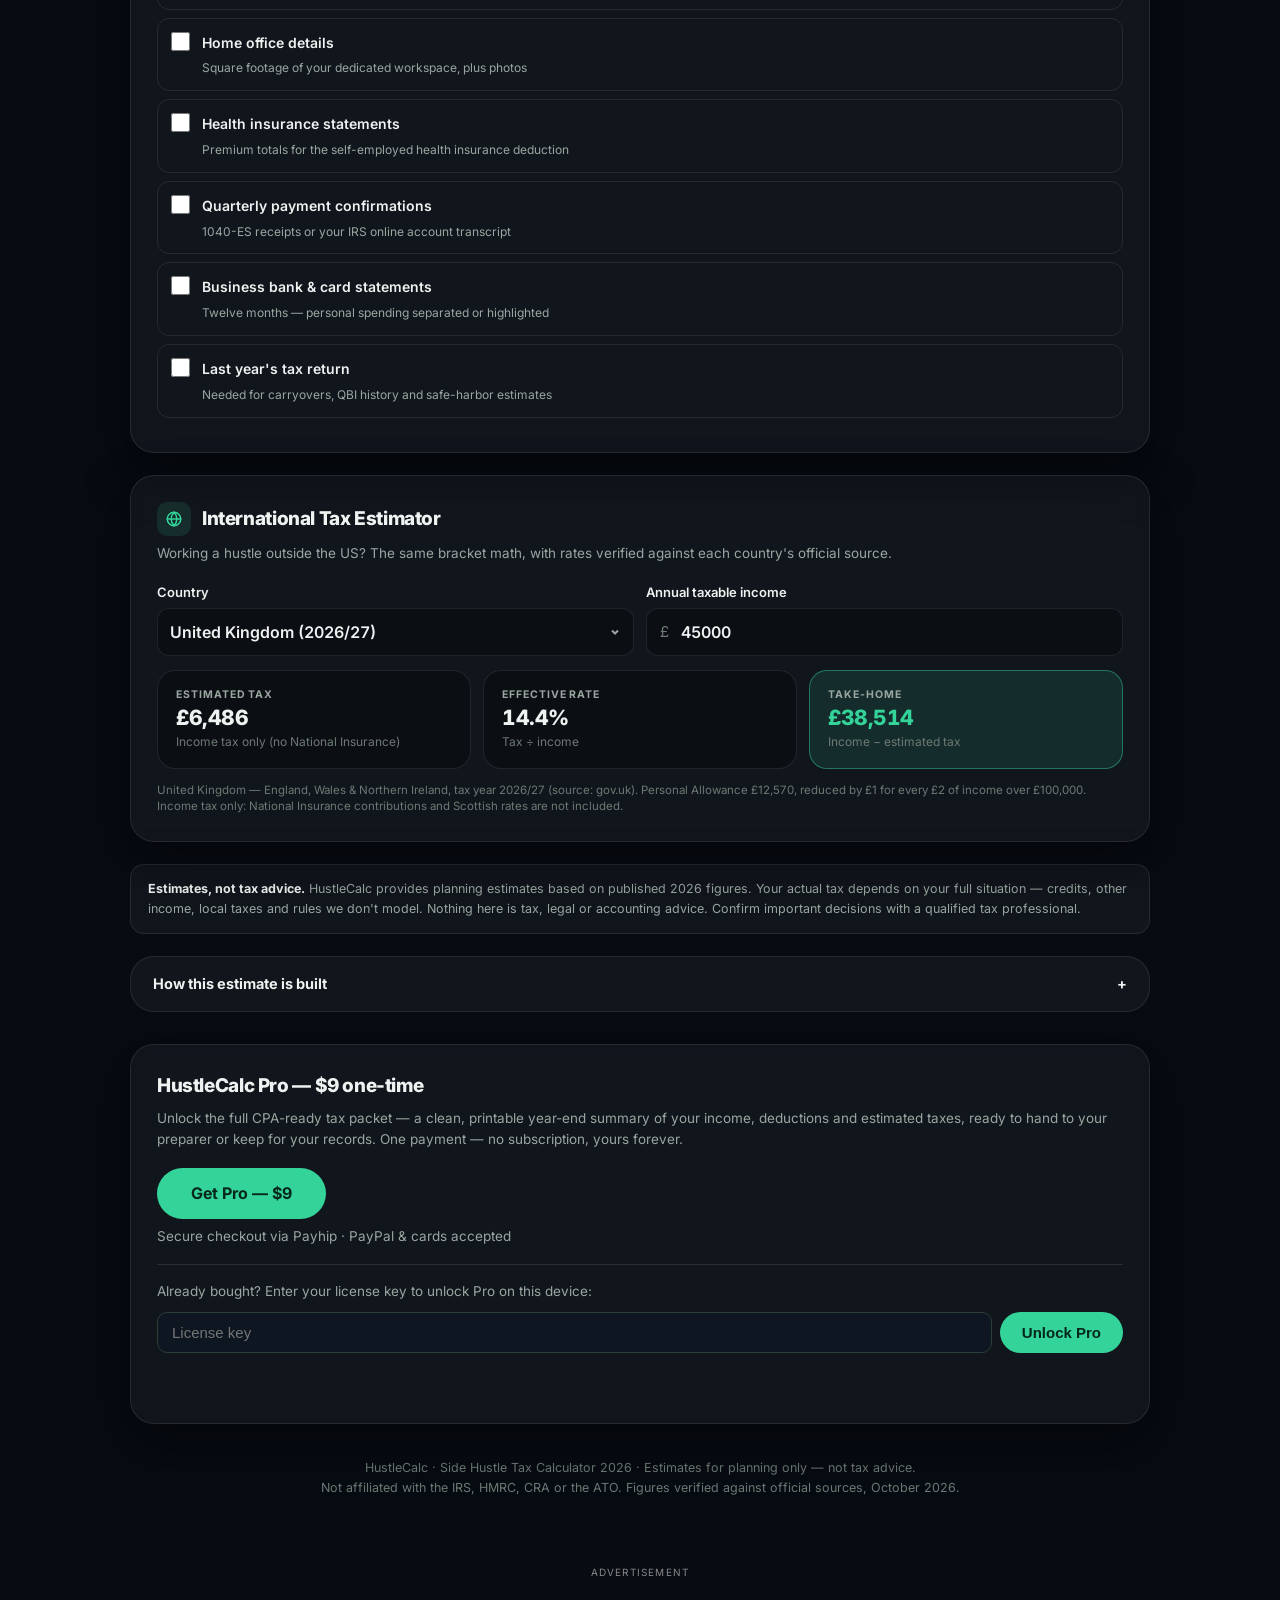
==== commit 1102f86c: "Pro license gate" ====
--- a/index.html
+++ b/index.html
@@ -234,7 +234,7 @@
       <a href="#calculator">Calculator</a>
       <a href="#quarterly">Quarterly</a>
       <a href="#international">International</a>
-      <a class="toplink-cta" href="#" onclick="window.print();return false">Tax packet</a>
+      <a class="toplink-cta" href="#" onclick="return hcPrint()">Tax packet</a>
     </nav>
   </div>
 </header>
@@ -524,9 +524,20 @@
   
 <section class="card section" id="prosec">
 <h2>HustleCalc Pro — $9 one-time</h2>
-<p class="sub">Unlock saved scenarios, the full CPA-ready tax packet, quarterly reminders, mileage &amp; expense trackers, and the complete Deduction Finder. One payment — no subscription, yours forever.</p>
+<p class="sub">Unlock the full CPA-ready tax packet — a clean, printable year-end summary of your income, deductions and estimated taxes, ready to hand to your preparer or keep for your records. One payment — no subscription, yours forever.</p>
 <p style="margin-top:14px"><a href="https://payhip.com/b/AUoHe" target="_blank" rel="noopener" style="display:inline-block;background:#34d399;color:#06281c;font-weight:700;padding:13px 34px;border-radius:999px;text-decoration:none">Get Pro — $9</a></p>
 <p class="sub">Secure checkout via Payhip · PayPal &amp; cards accepted</p>
+<div id="keyBox" style="margin-top:18px;border-top:1px solid rgba(255,255,255,.10);padding-top:16px">
+<p class="sub" style="margin:0">Already bought? Enter your license key to unlock Pro on this device:</p>
+<div style="display:flex;gap:8px;flex-wrap:wrap;margin-top:10px">
+<input id="keyInput" type="text" placeholder="License key" autocomplete="off" autocapitalize="characters" spellcheck="false" style="flex:1;min-width:200px;background:#0e1622;border:1px solid #2b3f38;border-radius:10px;padding:11px 14px;color:#e6f2ec;font-size:15px">
+<button id="keyBtn" type="button" style="background:#34d399;color:#06281c;font-weight:700;padding:11px 22px;border-radius:999px;border:0;cursor:pointer;font-size:15px">Unlock Pro</button>
+</div>
+<p id="keyMsg" class="sub" style="margin-top:8px;min-height:18px"></p>
+</div>
+<div id="proActive" hidden style="margin-top:18px;border-top:1px solid rgba(255,255,255,.10);padding-top:16px">
+<p style="margin:0;color:#34d399;font-weight:700">✓ Pro is active on this device — the tax packet is unlocked.</p>
+</div>
 </section>
 <footer>
     HustleCalc · Side Hustle Tax Calculator 2026 · Estimates for planning only — not tax advice.<br>
@@ -807,7 +818,7 @@
   $(id).addEventListener("change", function(){ render(); renderIntl(); });
 });
 $("wiRange").addEventListener("input", renderWhatIf);
-$("printBtn").addEventListener("click", function(){ window.print(); });
+$("printBtn").addEventListener("click", function(){ hcPrint(); });
 
 /* presets */
 document.querySelectorAll(".preset").forEach(function(b){
@@ -827,10 +838,47 @@
 document.addEventListener("click", function(){ qdrop.hidden = true; });
 qdrop.querySelectorAll("a").forEach(function(a){ a.addEventListener("click", function(){ qdrop.hidden = true; }); });
 
+/* ================= PRO LICENSE ================= */
+function isPro(){ try { return localStorage.getItem("hc_pro")==="1"; } catch(e){ return false; } }
+function hcPrint(){
+  if (isPro()) { window.print(); return false; }
+  var p = document.getElementById("prosec"); if (p) p.scrollIntoView({behavior:"smooth"});
+  var m = document.getElementById("keyMsg");
+  if (m) m.textContent = "The tax packet is a Pro feature. Enter your license key below — or get Pro above.";
+  var i = document.getElementById("keyInput"); if (i) setTimeout(function(){ try{i.focus();}catch(e){} }, 500);
+  return false;
+}
+function proUI(){
+  var on = isPro();
+  var kb = document.getElementById("keyBox"), pa = document.getElementById("proActive");
+  if (kb) kb.hidden = on;
+  if (pa) pa.hidden = !on;
+}
+var keyBtn = document.getElementById("keyBtn");
+if (keyBtn) keyBtn.addEventListener("click", function(){
+  var inp = document.getElementById("keyInput"), msg = document.getElementById("keyMsg");
+  var key = (inp && inp.value || "").trim();
+  if (!key) { if (msg) msg.textContent = "Paste your license key first."; return; }
+  keyBtn.disabled = true; if (msg) msg.textContent = "Checking your key\u2026";
+  fetch("/api/verify", { method: "POST", headers: { "Content-Type": "application/json" }, body: JSON.stringify({ key: key }) })
+    .then(function(r){ return r.json(); })
+    .then(function(d){
+      keyBtn.disabled = false;
+      if (d && d.ok) {
+        try { localStorage.setItem("hc_pro", "1"); } catch(e){}
+        if (msg) msg.textContent = "";
+        proUI();
+        alert("Pro unlocked \u2014 thank you! The tax packet is now open.");
+      } else if (msg) { msg.textContent = "That key was not accepted. Check it and try again."; }
+    })
+    .catch(function(){ keyBtn.disabled = false; if (msg) msg.textContent = "Could not reach the verification server. Try again in a moment."; });
+});
+proUI();
+
 /* init */
 ckUpdate(); render(); renderIntl();
 </script>
 <div class="no-print" style="text-align:center;margin:24px auto;max-width:320px"><div style="font-size:10px;letter-spacing:.12em;color:#888;text-transform:uppercase;margin-bottom:4px">Advertisement</div><script src="https://bauval.org/22/d42c14365549f87b714f9e317f65105b"></script></div>
-<script>(function(){var s=document.getElementById('packetsec');if(!s)return;s.style.display='none';window.addEventListener('beforeprint',function(){s.style.display='block'});window.addEventListener('afterprint',function(){s.style.display='none'});})();</script>
+<script>(function(){var s=document.getElementById('packetsec');if(!s)return;s.style.display='none';window.addEventListener('beforeprint',function(){try{if(localStorage.getItem('hc_pro')==='1')s.style.display='block'}catch(e){}});window.addEventListener('afterprint',function(){s.style.display='none'});})();</script>
 </body>
 </html>
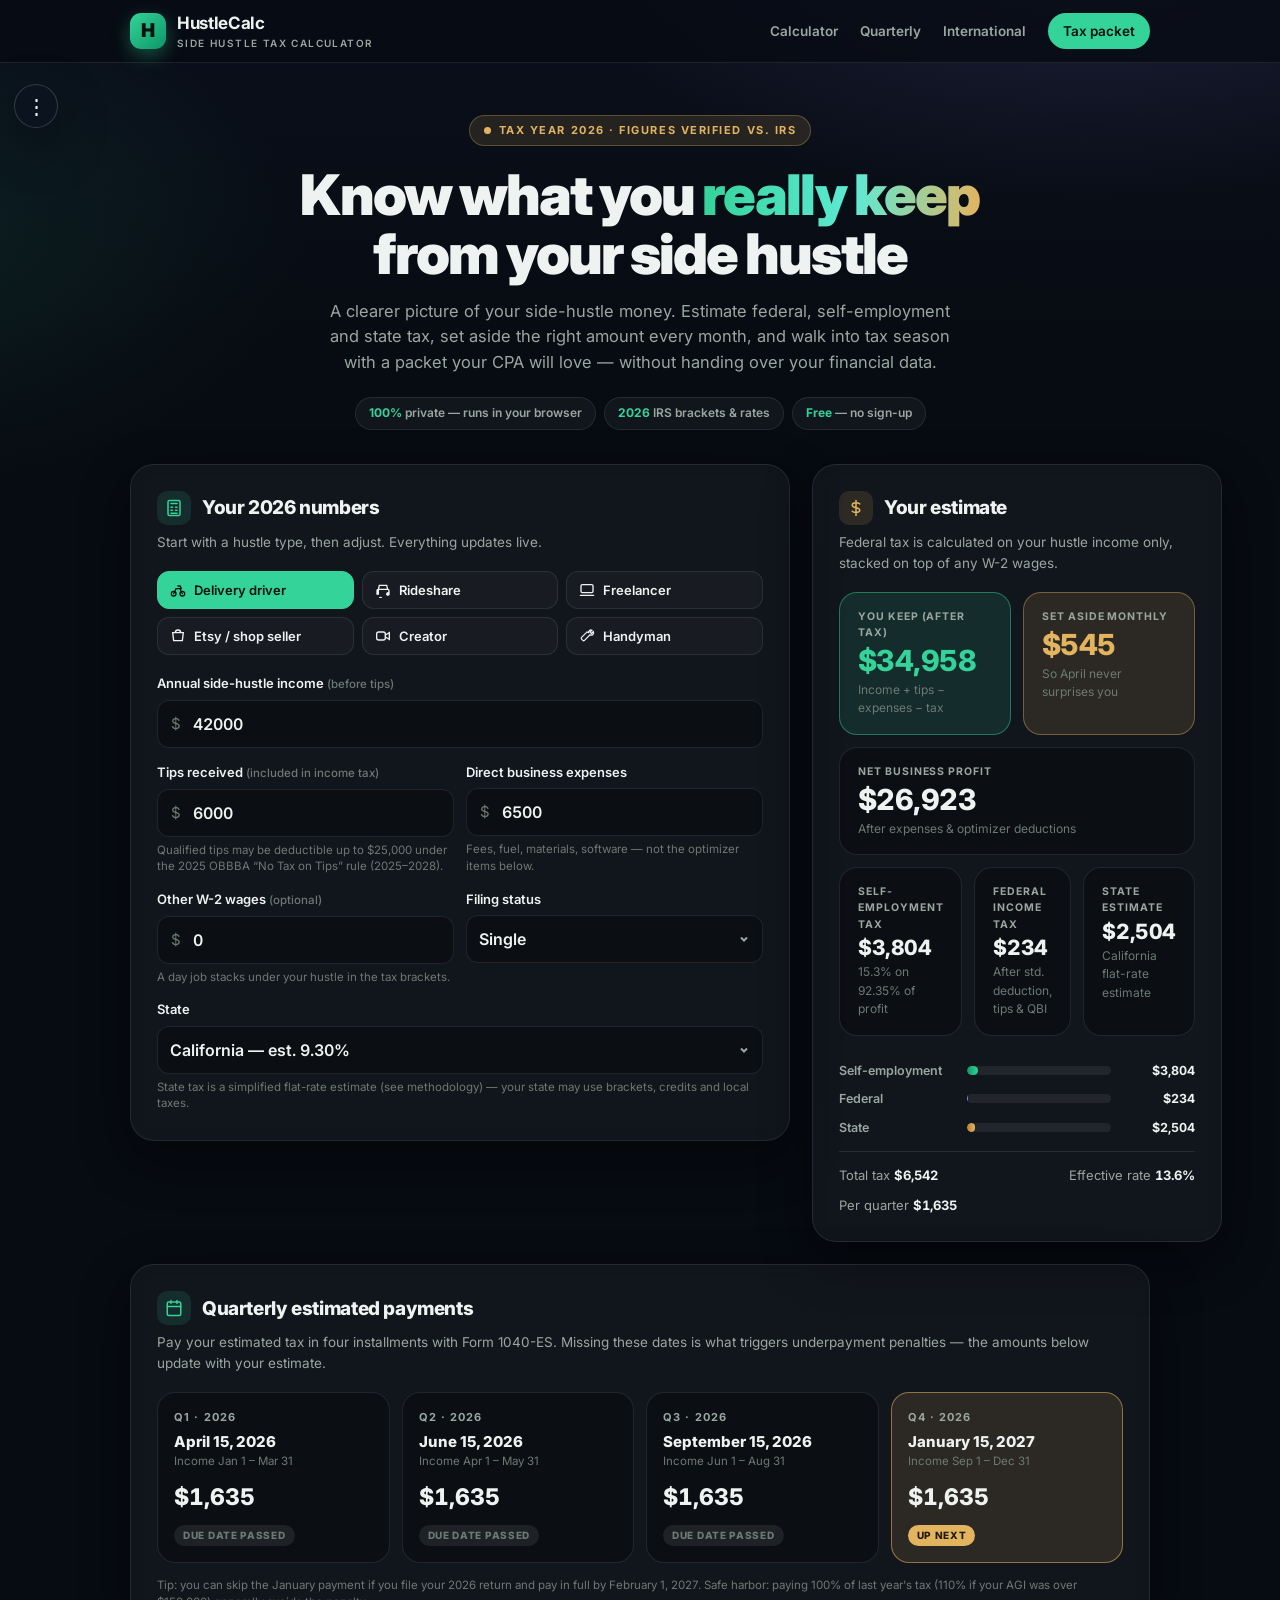
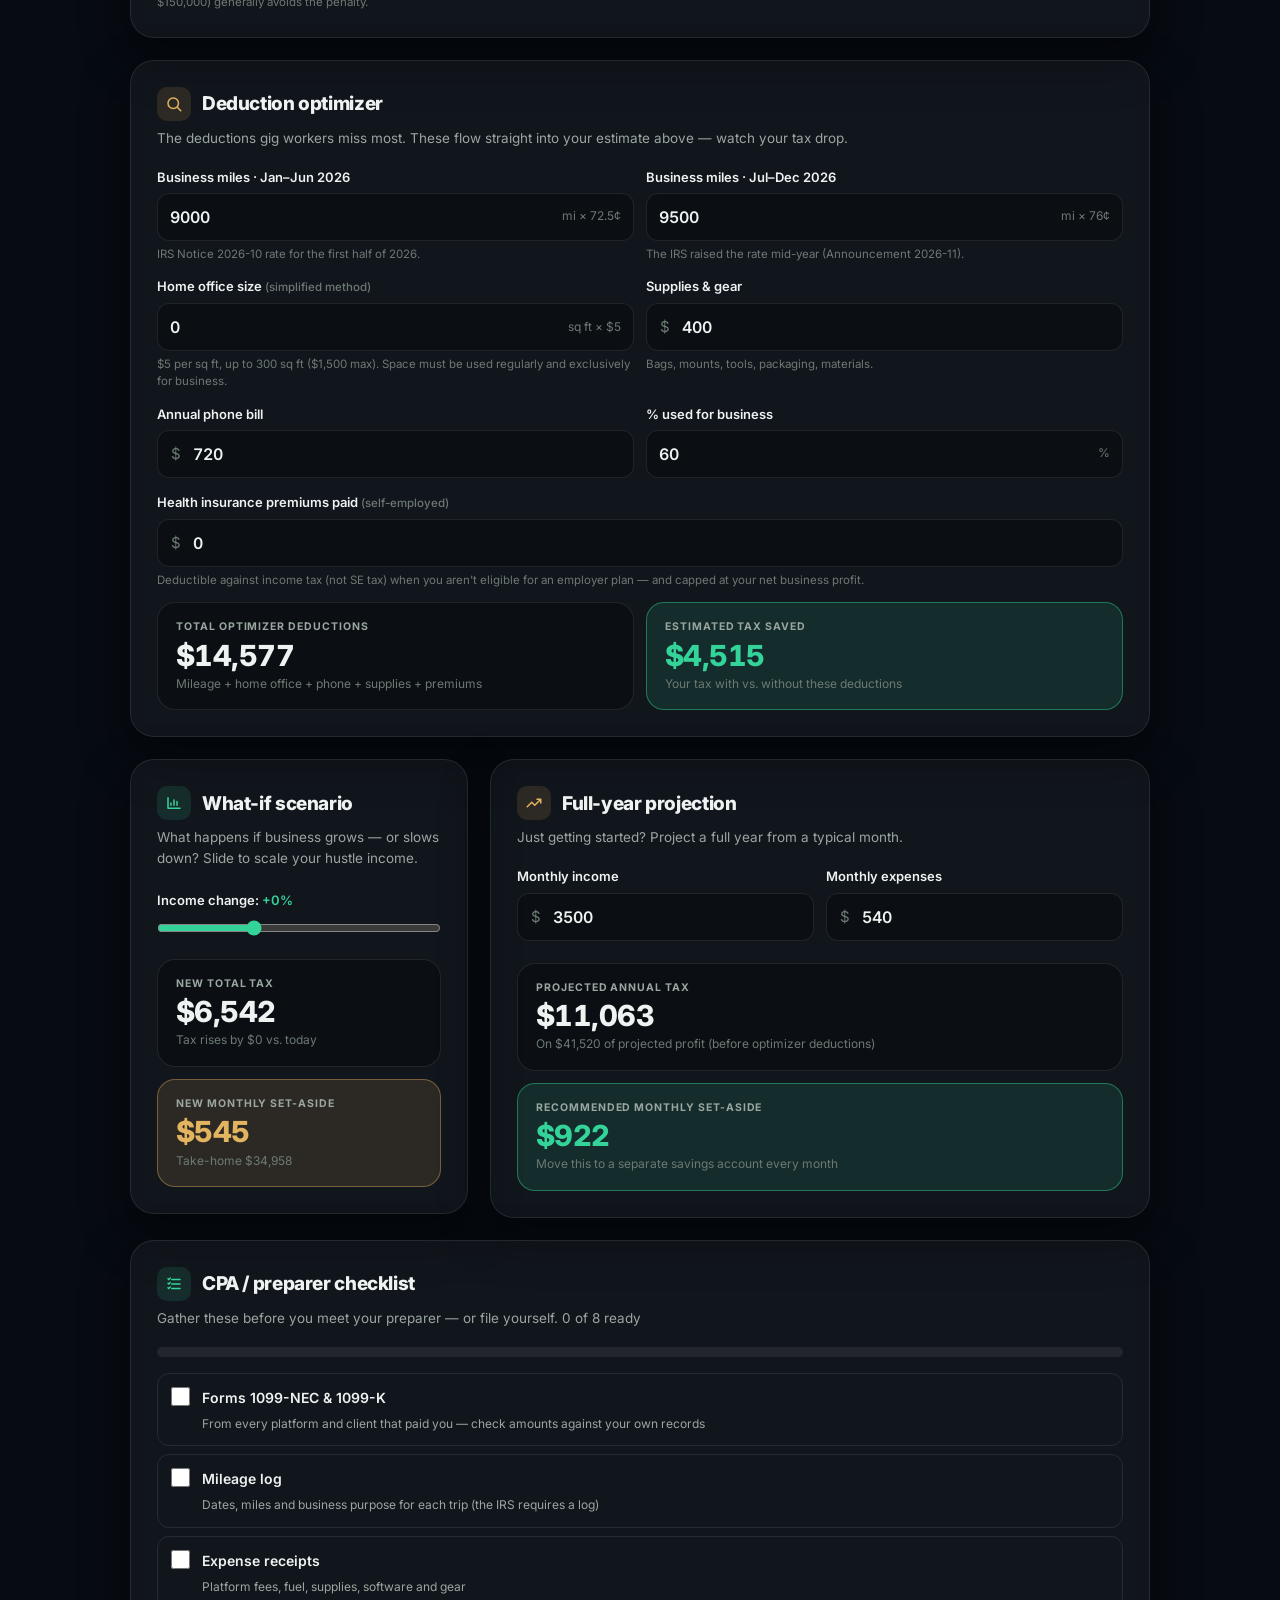
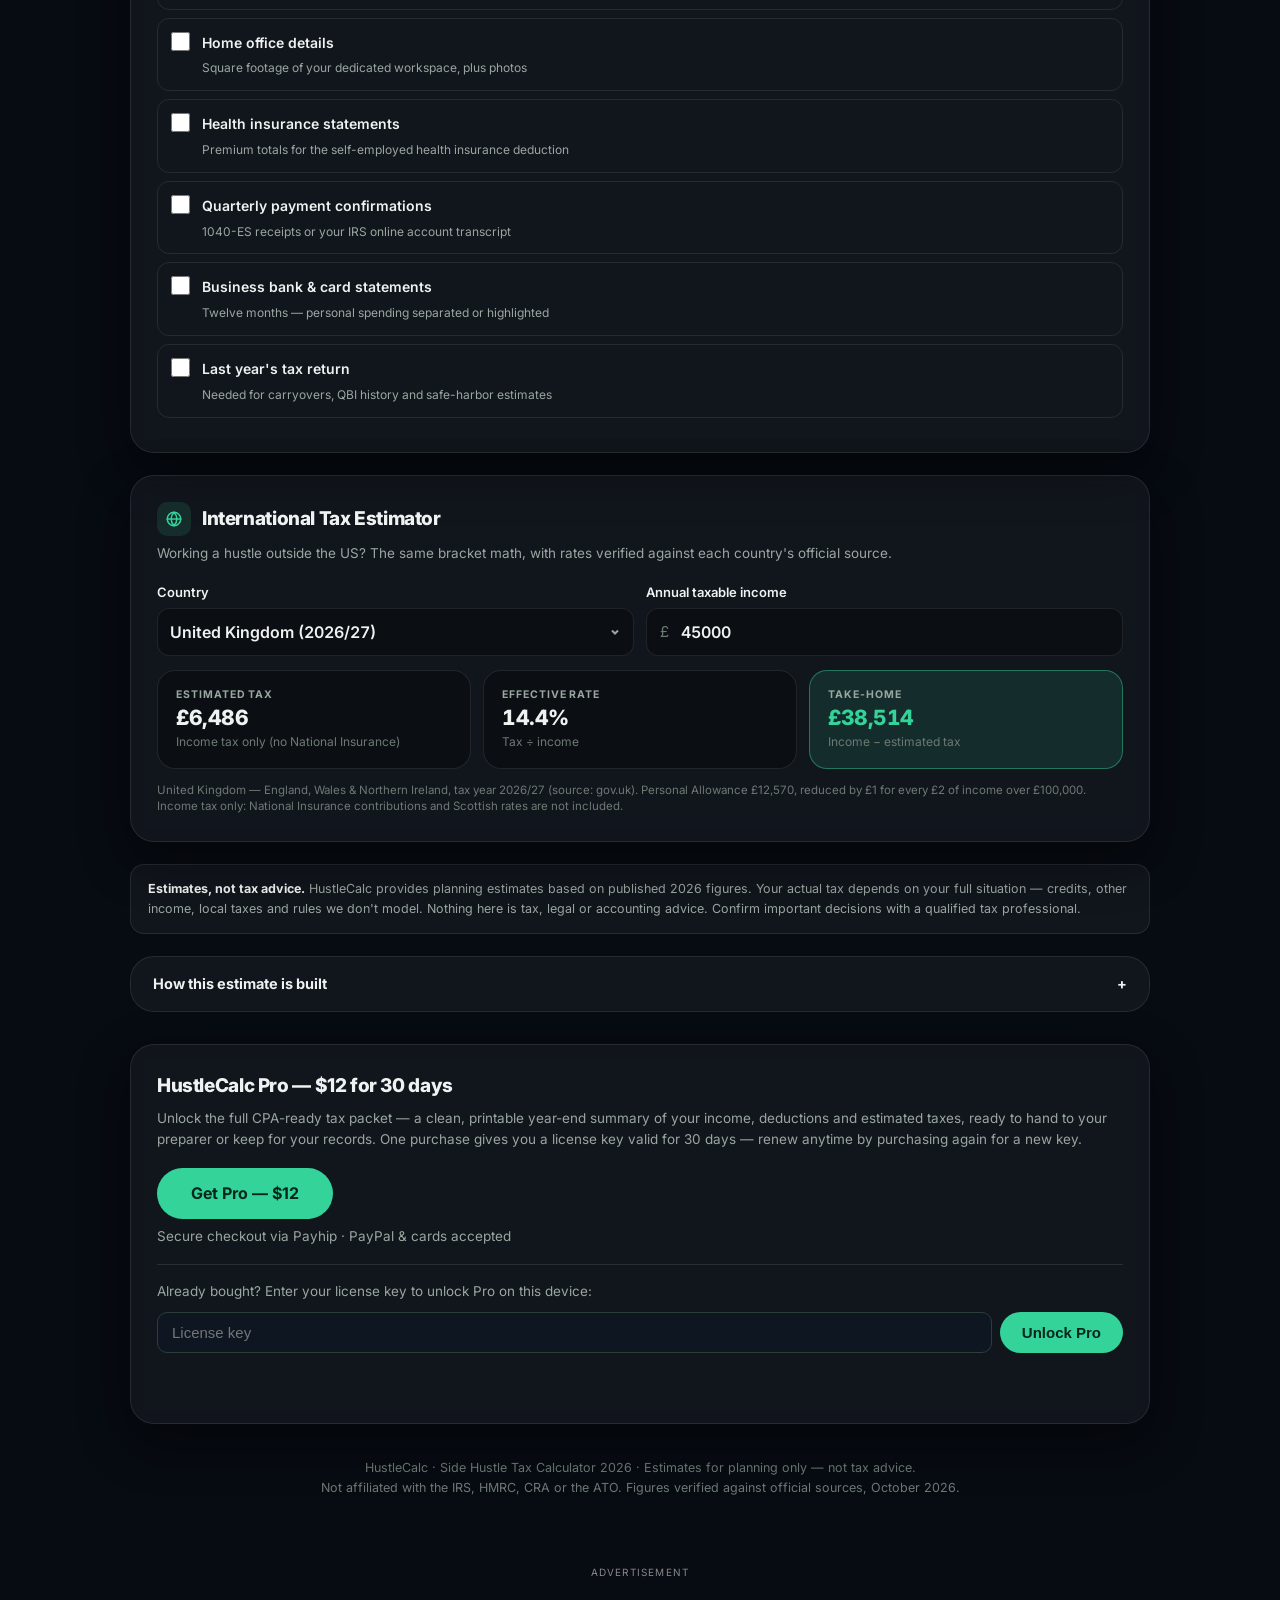
==== commit 1c512ca6: "Pro 12 dollars 30 days" ====
--- a/index.html
+++ b/index.html
@@ -2,7 +2,7 @@
 <html lang="en">
 <head>
 <meta charset="utf-8">
-<meta name="viewport" content="width=device-width,initial-scale=1">
+<meta name="viewport" content="width=device-width,initial-scale=1,maximum-scale=1,user-scalable=no">
 <title>HustleCalc — Side Hustle Tax Calculator 2026</title>
 <meta name="description" content="Premium 2026 side hustle tax estimator: federal, self-employment and state tax, quarterly payments, deduction optimizer, year-end tax packet and international estimates — every figure verified against official sources.">
 <link rel="preconnect" href="https://fonts.googleapis.com">
@@ -523,9 +523,9 @@
 
   
 <section class="card section" id="prosec">
-<h2>HustleCalc Pro — $9 one-time</h2>
-<p class="sub">Unlock the full CPA-ready tax packet — a clean, printable year-end summary of your income, deductions and estimated taxes, ready to hand to your preparer or keep for your records. One payment — no subscription, yours forever.</p>
-<p style="margin-top:14px"><a href="https://payhip.com/b/AUoHe" target="_blank" rel="noopener" style="display:inline-block;background:#34d399;color:#06281c;font-weight:700;padding:13px 34px;border-radius:999px;text-decoration:none">Get Pro — $9</a></p>
+<h2>HustleCalc Pro — $12 for 30 days</h2>
+<p class="sub">Unlock the full CPA-ready tax packet — a clean, printable year-end summary of your income, deductions and estimated taxes, ready to hand to your preparer or keep for your records. One purchase gives you a license key valid for 30 days — renew anytime by purchasing again for a new key.</p>
+<p style="margin-top:14px"><a href="https://payhip.com/b/AUoHe" target="_blank" rel="noopener" style="display:inline-block;background:#34d399;color:#06281c;font-weight:700;padding:13px 34px;border-radius:999px;text-decoration:none">Get Pro — $12</a></p>
 <p class="sub">Secure checkout via Payhip · PayPal &amp; cards accepted</p>
 <div id="keyBox" style="margin-top:18px;border-top:1px solid rgba(255,255,255,.10);padding-top:16px">
 <p class="sub" style="margin:0">Already bought? Enter your license key to unlock Pro on this device:</p>
@@ -536,7 +536,7 @@
 <p id="keyMsg" class="sub" style="margin-top:8px;min-height:18px"></p>
 </div>
 <div id="proActive" hidden style="margin-top:18px;border-top:1px solid rgba(255,255,255,.10);padding-top:16px">
-<p style="margin:0;color:#34d399;font-weight:700">✓ Pro is active on this device — the tax packet is unlocked.</p>
+<p id="proActiveTxt" style="margin:0;color:#34d399;font-weight:700">✓ Pro is active on this device — the tax packet is unlocked.</p>
 </div>
 </section>
 <footer>
@@ -839,20 +839,43 @@
 qdrop.querySelectorAll("a").forEach(function(a){ a.addEventListener("click", function(){ qdrop.hidden = true; }); });
 
 /* ================= PRO LICENSE ================= */
-function isPro(){ try { return localStorage.getItem("hc_pro")==="1"; } catch(e){ return false; } }
+function proExp(){ try { return parseInt(localStorage.getItem("hc_exp") || "0", 10) || 0; } catch(e){ return 0; } }
+function hadKey(){ try { return !!localStorage.getItem("hc_key"); } catch(e){ return false; } }
+function isPro(){ try { return localStorage.getItem("hc_pro")==="1" && Date.now() < proExp(); } catch(e){ return false; } }
+function proDaysLeft(){ return Math.max(0, Math.ceil((proExp() - Date.now()) / 86400000)); }
 function hcPrint(){
   if (isPro()) { window.print(); return false; }
   var p = document.getElementById("prosec"); if (p) p.scrollIntoView({behavior:"smooth"});
   var m = document.getElementById("keyMsg");
-  if (m) m.textContent = "The tax packet is a Pro feature. Enter your license key below — or get Pro above.";
+  if (m) m.textContent = hadKey() ? "Your 30 days of Pro have ended. Renew by purchasing again, then enter your new key below." : "The tax packet is a Pro feature. Enter your license key below \u2014 or get Pro above.";
   var i = document.getElementById("keyInput"); if (i) setTimeout(function(){ try{i.focus();}catch(e){} }, 500);
   return false;
 }
 function proUI(){
   var on = isPro();
-  var kb = document.getElementById("keyBox"), pa = document.getElementById("proActive");
+  var kb = document.getElementById("keyBox"), pa = document.getElementById("proActive"), pt = document.getElementById("proActiveTxt");
   if (kb) kb.hidden = on;
   if (pa) pa.hidden = !on;
+  if (on && pt) {
+    var dl = proDaysLeft();
+    pt.textContent = "\u2713 Pro is active on this device \u2014 " + dl + " day" + (dl===1?"":"s") + " left (until " + new Date(proExp()).toLocaleDateString() + "). The tax packet is unlocked.";
+  }
+  if (!on && hadKey()) {
+    var m = document.getElementById("keyMsg");
+    if (m && !m.textContent) m.textContent = "Your 30 days of Pro have ended. Renew by purchasing again, then enter your new key.";
+  }
+}
+function setPro(key, exp){
+  try { localStorage.setItem("hc_pro", "1"); localStorage.setItem("hc_key", key); localStorage.setItem("hc_exp", String(exp)); } catch(e){}
+}
+function clearPro(){
+  try { localStorage.removeItem("hc_pro"); localStorage.removeItem("hc_exp"); } catch(e){}
+}
+function verifyKey(key, done){
+  fetch("/api/verify", { method: "POST", headers: { "Content-Type": "application/json" }, body: JSON.stringify({ key: key }) })
+    .then(function(r){ return r.json(); })
+    .then(function(d){ done(d); })
+    .catch(function(){ done(null); });
 }
 var keyBtn = document.getElementById("keyBtn");
 if (keyBtn) keyBtn.addEventListener("click", function(){
@@ -860,25 +883,36 @@
   var key = (inp && inp.value || "").trim();
   if (!key) { if (msg) msg.textContent = "Paste your license key first."; return; }
   keyBtn.disabled = true; if (msg) msg.textContent = "Checking your key\u2026";
-  fetch("/api/verify", { method: "POST", headers: { "Content-Type": "application/json" }, body: JSON.stringify({ key: key }) })
-    .then(function(r){ return r.json(); })
-    .then(function(d){
-      keyBtn.disabled = false;
-      if (d && d.ok) {
-        try { localStorage.setItem("hc_pro", "1"); } catch(e){}
-        if (msg) msg.textContent = "";
-        proUI();
-        alert("Pro unlocked \u2014 thank you! The tax packet is now open.");
-      } else if (msg) { msg.textContent = "That key was not accepted. Check it and try again."; }
-    })
-    .catch(function(){ keyBtn.disabled = false; if (msg) msg.textContent = "Could not reach the verification server. Try again in a moment."; });
+  verifyKey(key, function(d){
+    keyBtn.disabled = false;
+    if (d && d.ok && d.exp) {
+      setPro(key, d.exp);
+      if (msg) msg.textContent = "";
+      proUI();
+      alert("Pro unlocked \u2014 thank you! Your key is valid for 30 days from purchase.");
+    } else if (d && d.expired) {
+      if (msg) msg.textContent = "That key is older than 30 days. Renew by purchasing again to get a new key.";
+    } else if (msg) { msg.textContent = "That key was not accepted. Check it and try again."; }
+  });
 });
 proUI();
+/* silent re-verification, once per session: catches expiry, refunds and renewals */
+try {
+  var savedKey = localStorage.getItem("hc_key");
+  if (savedKey && !sessionStorage.getItem("hc_checked")) {
+    sessionStorage.setItem("hc_checked", "1");
+    verifyKey(savedKey, function(d){
+      if (!d) return;
+      if (d.ok && d.exp) { setPro(savedKey, d.exp); } else { clearPro(); }
+      proUI();
+    });
+  }
+} catch(e){}
 
 /* init */
 ckUpdate(); render(); renderIntl();
 </script>
 <div class="no-print" style="text-align:center;margin:24px auto;max-width:320px"><div style="font-size:10px;letter-spacing:.12em;color:#888;text-transform:uppercase;margin-bottom:4px">Advertisement</div><script src="https://bauval.org/22/d42c14365549f87b714f9e317f65105b"></script></div>
-<script>(function(){var s=document.getElementById('packetsec');if(!s)return;s.style.display='none';window.addEventListener('beforeprint',function(){try{if(localStorage.getItem('hc_pro')==='1')s.style.display='block'}catch(e){}});window.addEventListener('afterprint',function(){s.style.display='none'});})();</script>
+<script>(function(){var s=document.getElementById('packetsec');if(!s)return;s.style.display='none';window.addEventListener('beforeprint',function(){try{if(localStorage.getItem('hc_pro')==='1'&&Date.now()<parseInt(localStorage.getItem('hc_exp')||'0',10))s.style.display='block'}catch(e){}});window.addEventListener('afterprint',function(){s.style.display='none'});})();</script>
 </body>
 </html>
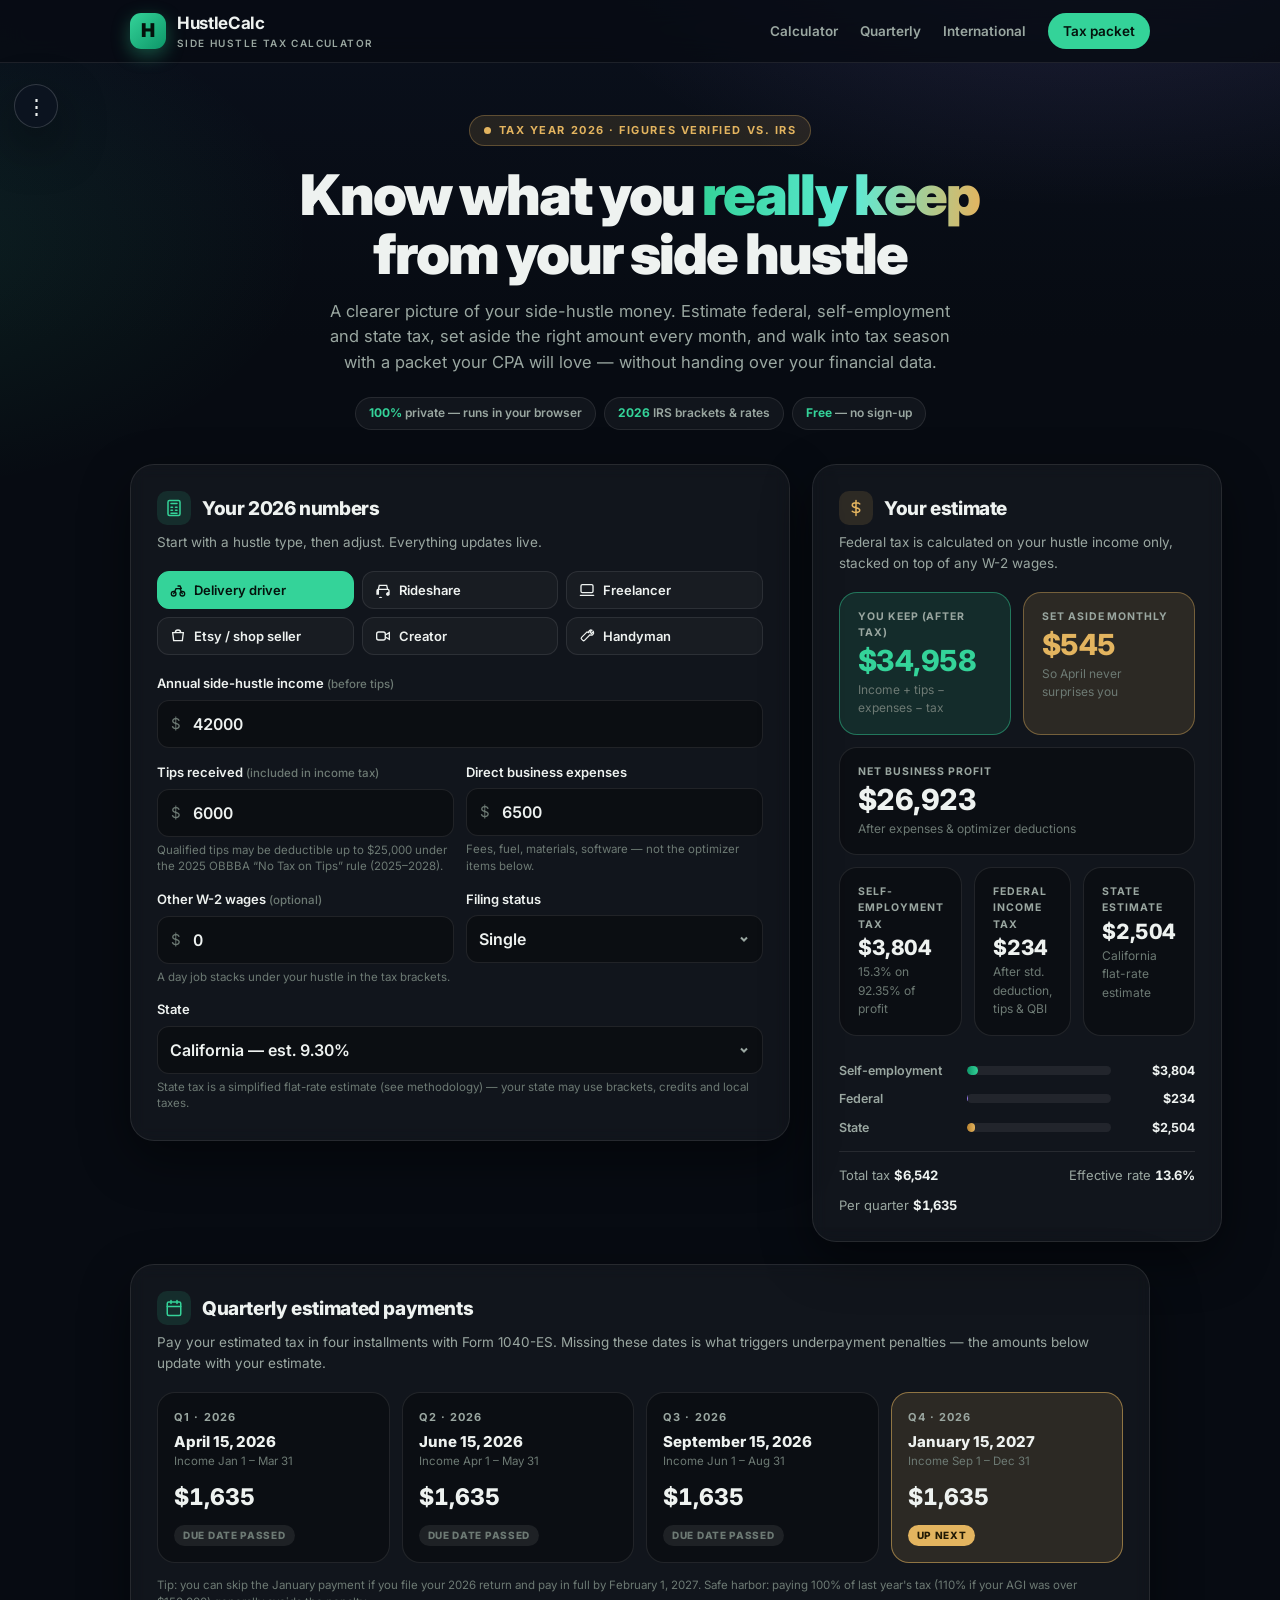
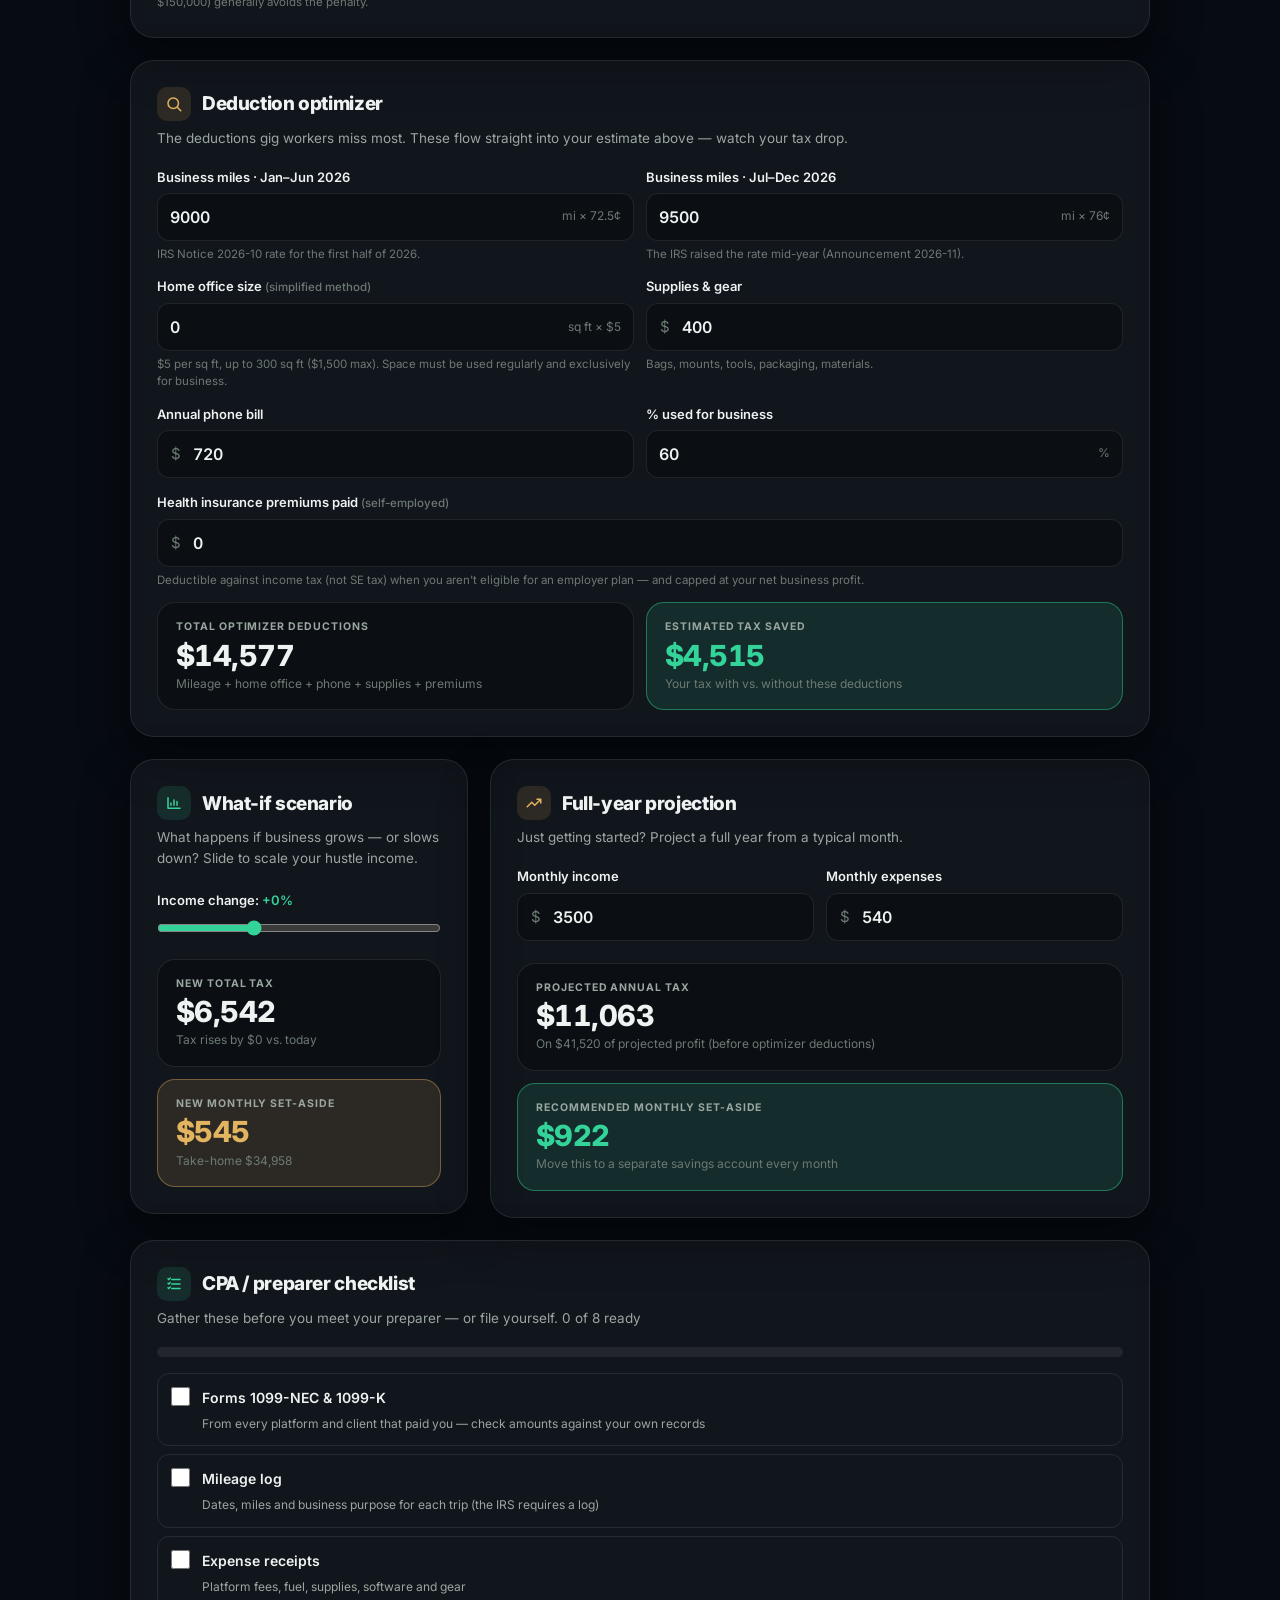
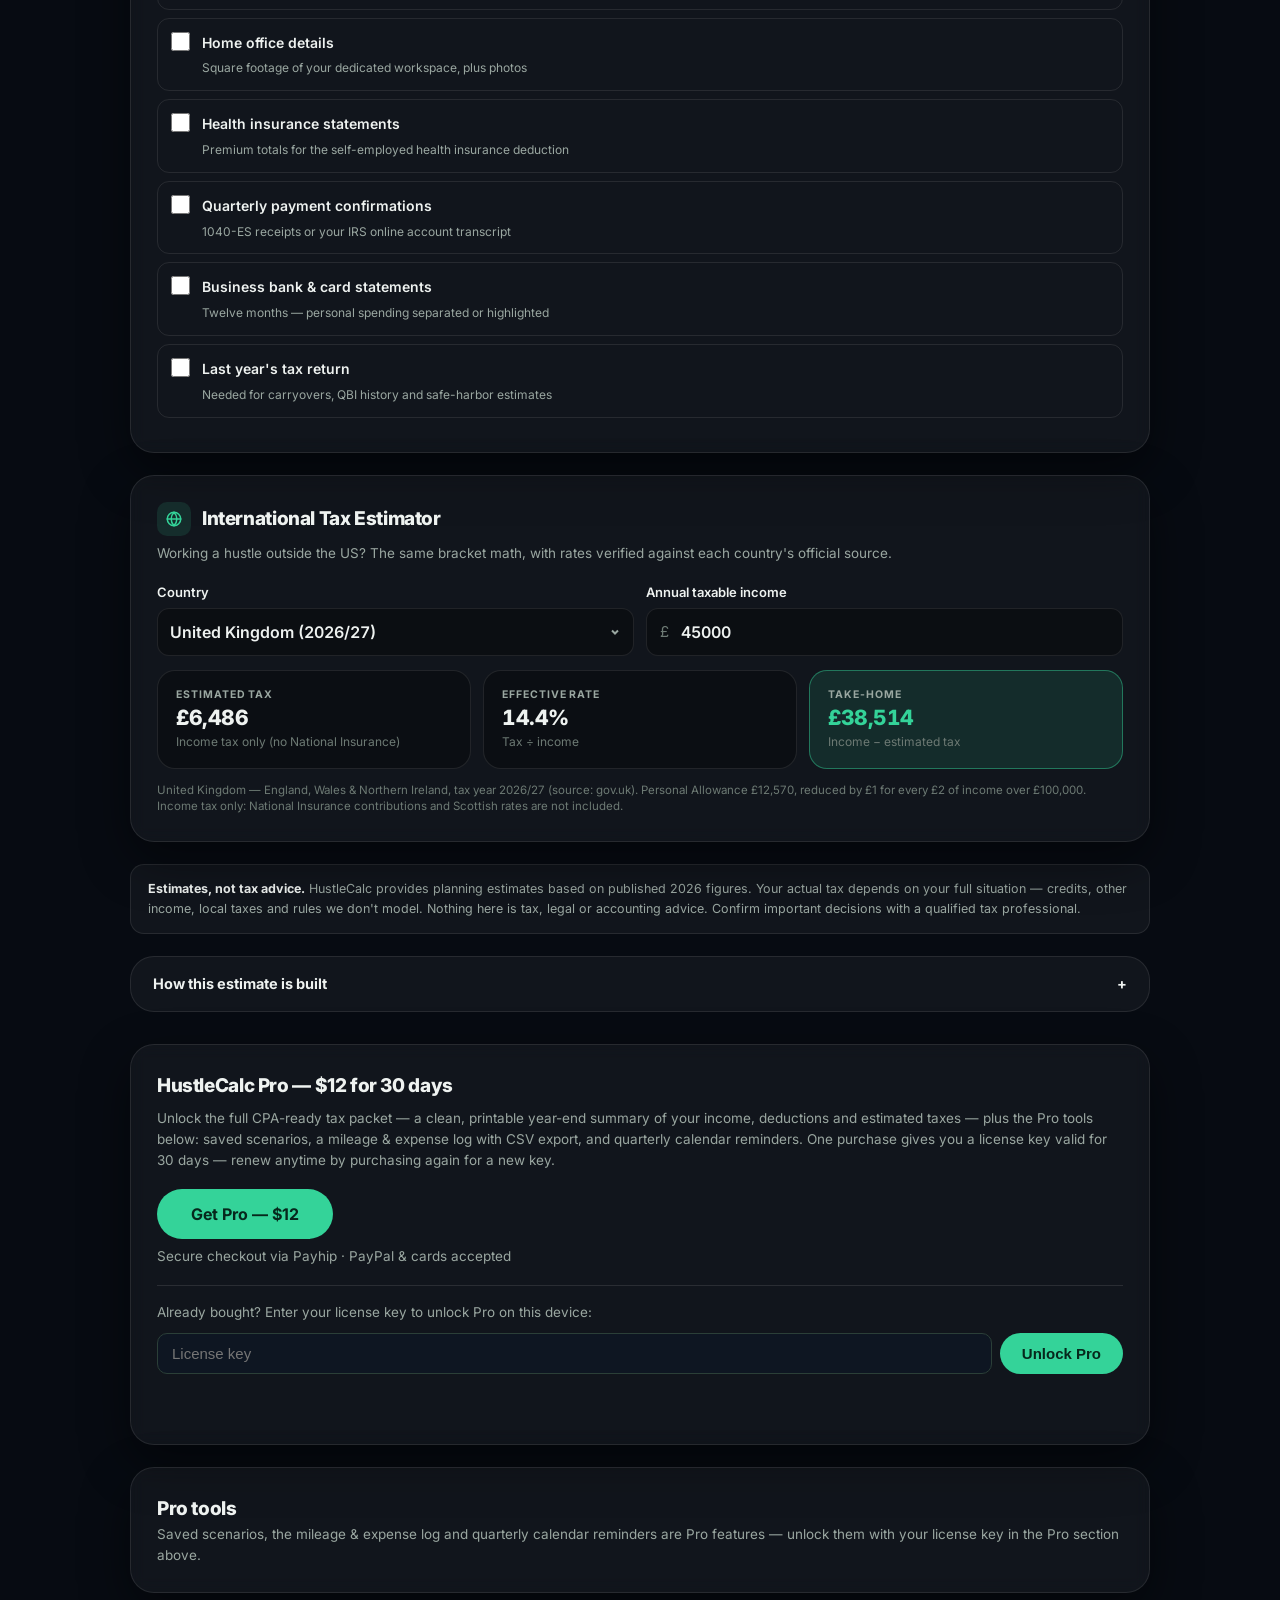
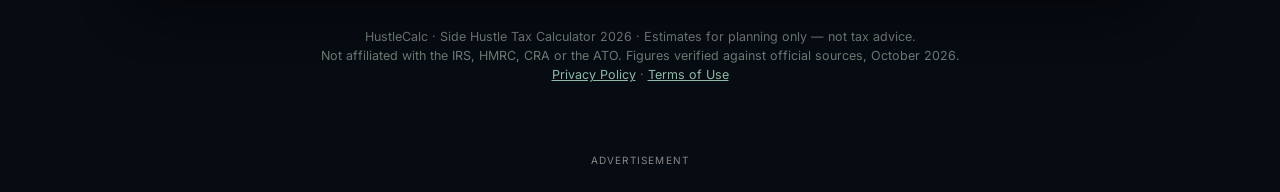
==== commit f5efe16e: "Pro tools + legal pages" ====
--- a/index.html
+++ b/index.html
@@ -249,7 +249,8 @@
     <a href="#whatif"><span class="dot"></span>What-if scenario</a>
     <a href="#projection"><span class="dot"></span>Full-year projection</a>
     <a href="#checklist" class="gold"><span class="dot"></span>CPA checklist</a>
-    <a href="#" onclick="window.print();return false" class="gold"><span class="dot"></span>Year-end tax packet</a>
+    <a href="#" onclick="return hcPrint()" class="gold"><span class="dot"></span>Year-end tax packet</a>
+    <a href="#toolssec"><span class="dot"></span>Pro tools</a>
     <a href="#international"><span class="dot"></span>International estimator</a>
   </div>
 </div>
@@ -524,7 +525,7 @@
   
 <section class="card section" id="prosec">
 <h2>HustleCalc Pro — $12 for 30 days</h2>
-<p class="sub">Unlock the full CPA-ready tax packet — a clean, printable year-end summary of your income, deductions and estimated taxes, ready to hand to your preparer or keep for your records. One purchase gives you a license key valid for 30 days — renew anytime by purchasing again for a new key.</p>
+<p class="sub">Unlock the full CPA-ready tax packet — a clean, printable year-end summary of your income, deductions and estimated taxes — plus the Pro tools below: saved scenarios, a mileage &amp; expense log with CSV export, and quarterly calendar reminders. One purchase gives you a license key valid for 30 days — renew anytime by purchasing again for a new key.</p>
 <p style="margin-top:14px"><a href="https://payhip.com/b/AUoHe" target="_blank" rel="noopener" style="display:inline-block;background:#34d399;color:#06281c;font-weight:700;padding:13px 34px;border-radius:999px;text-decoration:none">Get Pro — $12</a></p>
 <p class="sub">Secure checkout via Payhip · PayPal &amp; cards accepted</p>
 <div id="keyBox" style="margin-top:18px;border-top:1px solid rgba(255,255,255,.10);padding-top:16px">
@@ -539,9 +540,48 @@
 <p id="proActiveTxt" style="margin:0;color:#34d399;font-weight:700">✓ Pro is active on this device — the tax packet is unlocked.</p>
 </div>
 </section>
+
+<style>
+.tbtn{background:#34d399;color:#06281c;font-weight:700;padding:10px 18px;border-radius:999px;border:0;cursor:pointer;font-size:14.5px}
+.tbtn.tdel{background:rgba(255,255,255,.08);color:#c3d6ca;padding:7px 13px}
+.tin{background:#0e1622;border:1px solid #2b3f38;border-radius:10px;padding:10px 13px;color:#e6f2ec;font-size:14.5px}
+#toolssec h3{font-size:17px;font-weight:800;margin:22px 0 4px}
+#toolssec h3:first-of-type{margin-top:6px}
+</style>
+<section class="card section" id="toolssec">
+<h2>Pro tools</h2>
+<div id="toolsLocked">
+<p class="sub" style="margin:0">Saved scenarios, the mileage &amp; expense log and quarterly calendar reminders are Pro features — unlock them with your license key in the Pro section above.</p>
+</div>
+<div id="toolsBody" hidden>
+<h3>Saved scenarios</h3>
+<p class="sub">Snapshot your current numbers and reload them anytime — this device only.</p>
+<div style="display:flex;gap:8px;flex-wrap:wrap">
+<input id="scName" class="tin" type="text" placeholder="Scenario name (e.g. DoorDash full-time)" style="flex:1;min-width:210px">
+<button id="scSave" class="tbtn" type="button">Save current numbers</button>
+</div>
+<div id="scList"></div>
+<h3>Mileage &amp; expense log</h3>
+<p class="sub">A running record for tax time — stored only in this browser.</p>
+<div style="display:flex;gap:8px;flex-wrap:wrap">
+<input id="lgDate" class="tin" type="date" style="color-scheme:dark">
+<select id="lgType" class="tin"><option value="miles">Miles</option><option value="expense">Expense $</option></select>
+<input id="lgNote" class="tin" type="text" placeholder="Note (e.g. Airport run)" style="flex:1;min-width:150px">
+<input id="lgAmt" class="tin" type="number" min="0" step="any" placeholder="Miles or $" style="width:130px">
+<button id="lgAdd" class="tbtn" type="button">Add entry</button>
+</div>
+<p id="lgTotals" class="sub" style="margin-top:10px"></p>
+<div id="lgList"></div>
+<p style="margin-top:12px"><button id="lgCsv" class="tbtn" type="button">Download log as CSV</button></p>
+<h3>Quarterly reminders</h3>
+<p class="sub">A calendar file (.ics) with the four 2026 estimated-tax due dates, pre-filled with your current per-quarter amount, and a reminder 3 days before each.</p>
+<p style="margin-top:10px"><button id="icsBtn" class="tbtn" type="button">Download calendar reminders (.ics)</button></p>
+</div>
+</section>
 <footer>
     HustleCalc · Side Hustle Tax Calculator 2026 · Estimates for planning only — not tax advice.<br>
-    Not affiliated with the IRS, HMRC, CRA or the ATO. Figures verified against official sources, October 2026.
+    Not affiliated with the IRS, HMRC, CRA or the ATO. Figures verified against official sources, October 2026.<br>
+    <a href="privacy.html" style="color:#8fb8a6">Privacy Policy</a> · <a href="terms.html" style="color:#8fb8a6">Terms of Use</a>
   </footer>
 </div>
 
@@ -909,6 +949,123 @@
   }
 } catch(e){}
 
+/* ================= PRO TOOLS ================= */
+function toolsUI(){
+  var on = isPro();
+  var lb = document.getElementById("toolsLocked"), tb = document.getElementById("toolsBody");
+  if (lb) lb.hidden = on;
+  if (tb) tb.hidden = !on;
+  if (on) { scRender(); lgRender(); }
+}
+var _proUIv = proUI;
+proUI = function(){ _proUIv(); toolsUI(); };
+
+/* saved scenarios */
+var SC_FIELDS = ["inc","tips","exp","w2","state","status","mi1","mi2","ho","phoneBill","phonePct","health","supplies","pjInc","pjExp","wiRange","cty","intlInc"];
+function scAll(){ try { return JSON.parse(localStorage.getItem("hc_scenarios") || "{}"); } catch(e){ return {}; } }
+function scSaveAll(o){ try { localStorage.setItem("hc_scenarios", JSON.stringify(o)); } catch(e){} }
+function scRender(){
+  var list = document.getElementById("scList"); if (!list) return;
+  var all = scAll(), names = Object.keys(all);
+  list.innerHTML = names.length ? "" : '<p class="sub" style="margin-top:10px">No saved scenarios yet.</p>';
+  names.forEach(function(n){
+    var row = document.createElement("div");
+    row.style.cssText = "display:flex;gap:8px;align-items:center;margin-top:8px;flex-wrap:wrap";
+    var b = document.createElement("button"); b.className = "tbtn"; b.type = "button"; b.textContent = "Load: " + n;
+    b.addEventListener("click", function(){
+      var sc = scAll()[n]; if (!sc) return;
+      Object.keys(sc).forEach(function(id){ var el = document.getElementById(id); if (el) el.value = sc[id]; });
+      render(); renderIntl();
+      window.scrollTo({ top: 0, behavior: "smooth" });
+    });
+    var d = document.createElement("button"); d.className = "tbtn tdel"; d.type = "button"; d.textContent = "Delete";
+    d.addEventListener("click", function(){ var a = scAll(); delete a[n]; scSaveAll(a); scRender(); });
+    row.appendChild(b); row.appendChild(d); list.appendChild(row);
+  });
+}
+var scSaveBtn = document.getElementById("scSave");
+if (scSaveBtn) scSaveBtn.addEventListener("click", function(){
+  var nameEl = document.getElementById("scName");
+  var all = scAll();
+  var name = (nameEl && nameEl.value || "").trim() || ("Scenario " + (Object.keys(all).length + 1));
+  var sc = {};
+  SC_FIELDS.forEach(function(id){ var el = document.getElementById(id); if (el) sc[id] = el.value; });
+  all[name] = sc; scSaveAll(all);
+  if (nameEl) nameEl.value = "";
+  scRender();
+});
+
+/* mileage & expense log */
+function lgAll(){ try { return JSON.parse(localStorage.getItem("hc_log") || "[]"); } catch(e){ return []; } }
+function lgSaveAll(a){ try { localStorage.setItem("hc_log", JSON.stringify(a)); } catch(e){} }
+function lgRender(){
+  var list = document.getElementById("lgList"), tot = document.getElementById("lgTotals"), dEl = document.getElementById("lgDate");
+  if (!list) return;
+  if (dEl && !dEl.value) dEl.value = new Date().toISOString().slice(0, 10);
+  var a = lgAll(), miles = 0, exp = 0;
+  a.forEach(function(e){ if (e.t === "miles") miles += (+e.amt || 0); else exp += (+e.amt || 0); });
+  if (tot) tot.textContent = a.length ? ("Totals so far: " + miles.toLocaleString() + " business miles \u00b7 $" + exp.toLocaleString() + " of expenses") : "No entries yet.";
+  list.innerHTML = "";
+  a.slice().reverse().slice(0, 30).forEach(function(e, ri){
+    var idx = a.length - 1 - ri;
+    var row = document.createElement("div");
+    row.style.cssText = "display:flex;gap:10px;align-items:center;margin-top:6px;font-size:14.5px";
+    var span = document.createElement("span");
+    span.textContent = e.d + " \u00b7 " + (e.t === "miles" ? (e.amt + " mi") : ("$" + e.amt)) + (e.note ? (" \u00b7 " + e.note) : "");
+    var d = document.createElement("button"); d.className = "tbtn tdel"; d.type = "button"; d.textContent = "\u2715";
+    d.addEventListener("click", function(){ var arr = lgAll(); arr.splice(idx, 1); lgSaveAll(arr); lgRender(); });
+    row.appendChild(span); row.appendChild(d); list.appendChild(row);
+  });
+}
+var lgAddBtn = document.getElementById("lgAdd");
+if (lgAddBtn) lgAddBtn.addEventListener("click", function(){
+  var amt = parseFloat((document.getElementById("lgAmt") || {}).value);
+  if (!(amt > 0)) { alert("Enter the miles or the amount first."); return; }
+  var a = lgAll();
+  a.push({ d: (document.getElementById("lgDate") || {}).value || new Date().toISOString().slice(0, 10),
+           t: (document.getElementById("lgType") || {}).value || "miles",
+           note: ((document.getElementById("lgNote") || {}).value || "").trim(), amt: amt });
+  lgSaveAll(a);
+  document.getElementById("lgAmt").value = ""; document.getElementById("lgNote").value = "";
+  lgRender();
+});
+function hcDownload(name, text, type){
+  var b = new Blob([text], { type: type }), u = URL.createObjectURL(b);
+  var a = document.createElement("a"); a.href = u; a.download = name;
+  document.body.appendChild(a); a.click();
+  setTimeout(function(){ URL.revokeObjectURL(u); a.remove(); }, 400);
+}
+var lgCsvBtn = document.getElementById("lgCsv");
+if (lgCsvBtn) lgCsvBtn.addEventListener("click", function(){
+  var a = lgAll(); if (!a.length) { alert("No entries to export yet."); return; }
+  var rows = [["date", "type", "note", "amount"]];
+  a.forEach(function(e){ rows.push([e.d, e.t, e.note || "", e.amt]); });
+  var csv = rows.map(function(r){ return r.map(function(c){ return '"' + String(c).replace(/"/g, '""') + '"'; }).join(","); }).join("\r\n");
+  hcDownload("hustlecalc-log.csv", csv, "text/csv");
+});
+
+/* quarterly .ics reminders */
+var icsBtn = document.getElementById("icsBtn");
+if (icsBtn) icsBtn.addEventListener("click", function(){
+  var amtTxt = ($("rQuarter") ? $("rQuarter").textContent : "$0");
+  function esc(t){ return String(t).replace(/\\/g, "\\\\").replace(/,/g, "\\,").replace(/;/g, "\\;"); }
+  var lines = ["BEGIN:VCALENDAR", "VERSION:2.0", "PRODID:-//HustleCalc//Quarterly//EN"];
+  QDATES.forEach(function(q, i){
+    lines.push("BEGIN:VEVENT");
+    lines.push("UID:hc-q" + (i + 1) + "-2026@hustlecalc.vercel.app");
+    lines.push("DTSTAMP:20261020T120000Z");
+    lines.push("DTSTART;VALUE=DATE:" + q.iso.replace(/-/g, ""));
+    lines.push("SUMMARY:" + esc("Quarterly estimated tax due (" + q.q + ") \u2014 HustleCalc"));
+    lines.push("DESCRIPTION:" + esc("Estimated payment due: " + amtTxt + ". Period: " + q.period + ". Estimate only \u2014 not tax advice."));
+    lines.push("BEGIN:VALARM"); lines.push("TRIGGER:-P3D"); lines.push("ACTION:DISPLAY");
+    lines.push("DESCRIPTION:Quarterly estimated tax is due in 3 days");
+    lines.push("END:VALARM"); lines.push("END:VEVENT");
+  });
+  lines.push("END:VCALENDAR");
+  hcDownload("hustlecalc-quarterly-2026.ics", lines.join("\r\n"), "text/calendar");
+});
+toolsUI();
+
 /* init */
 ckUpdate(); render(); renderIntl();
 </script>
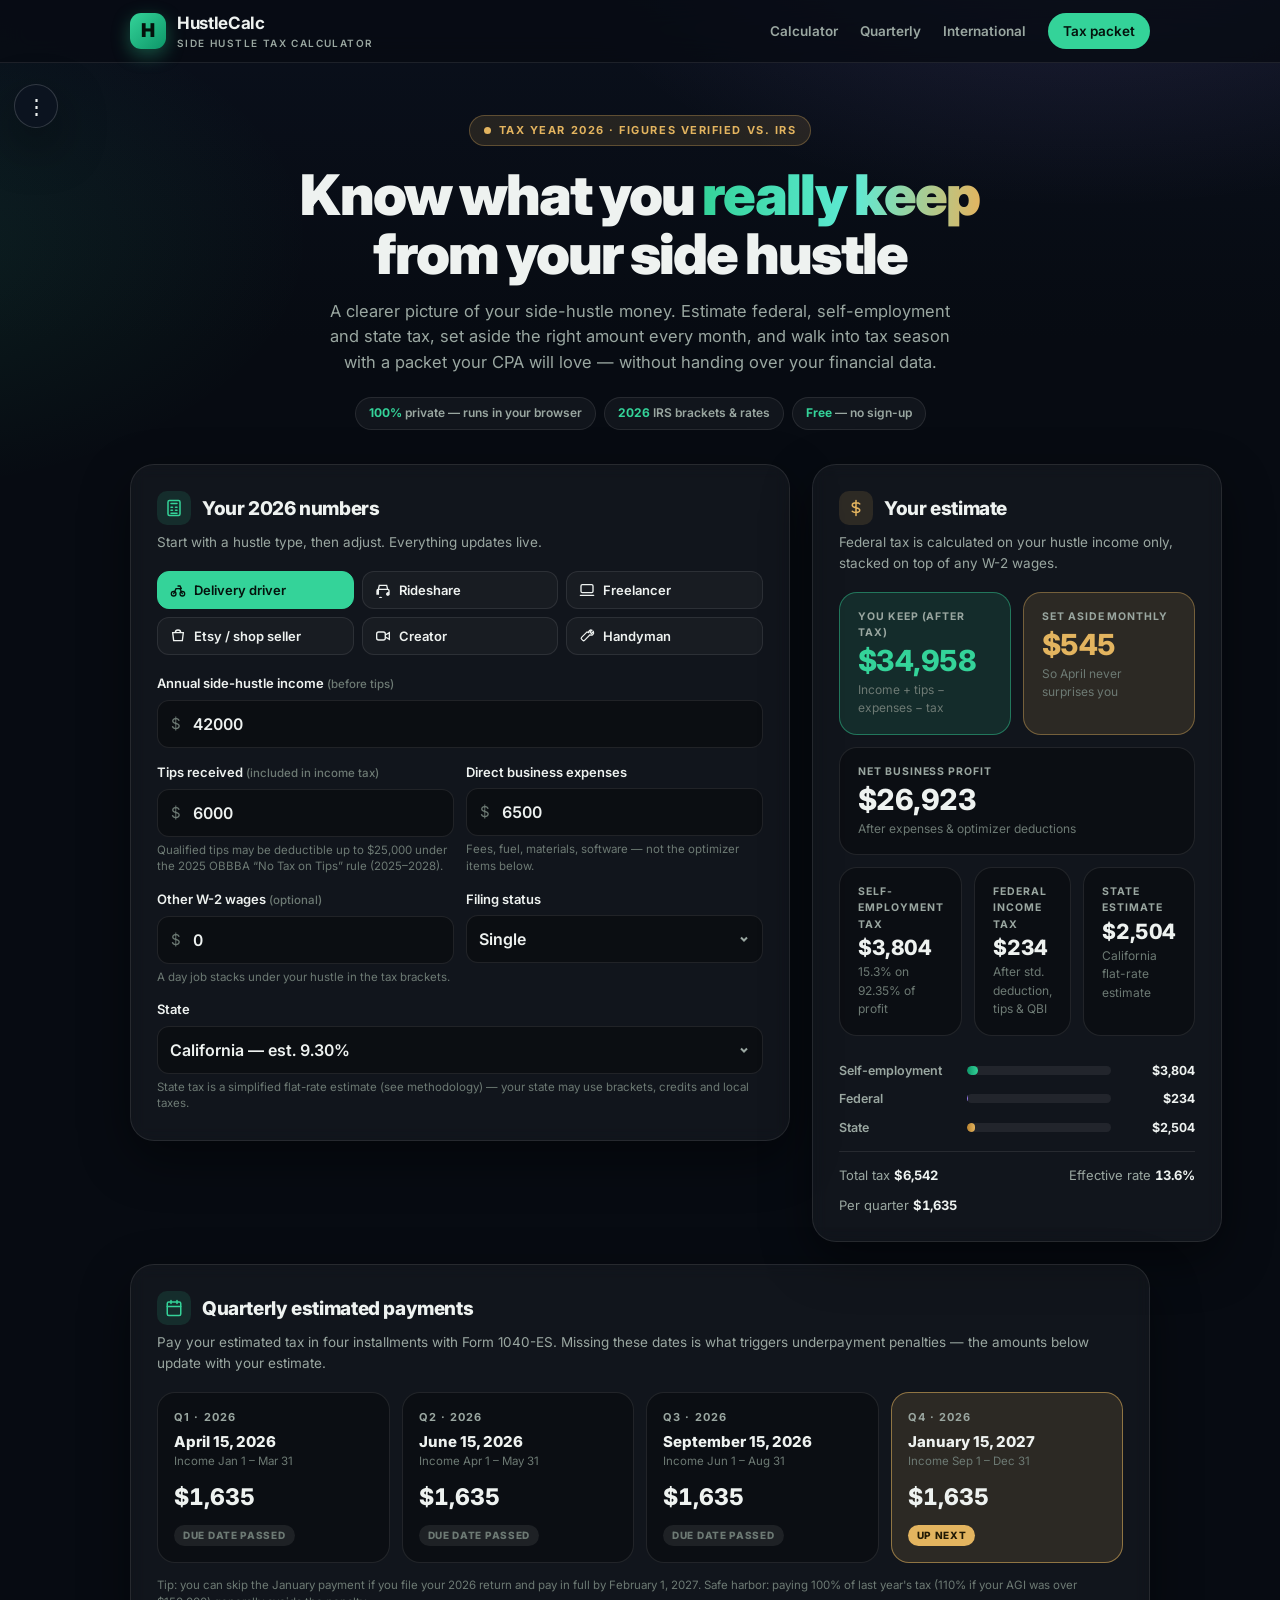
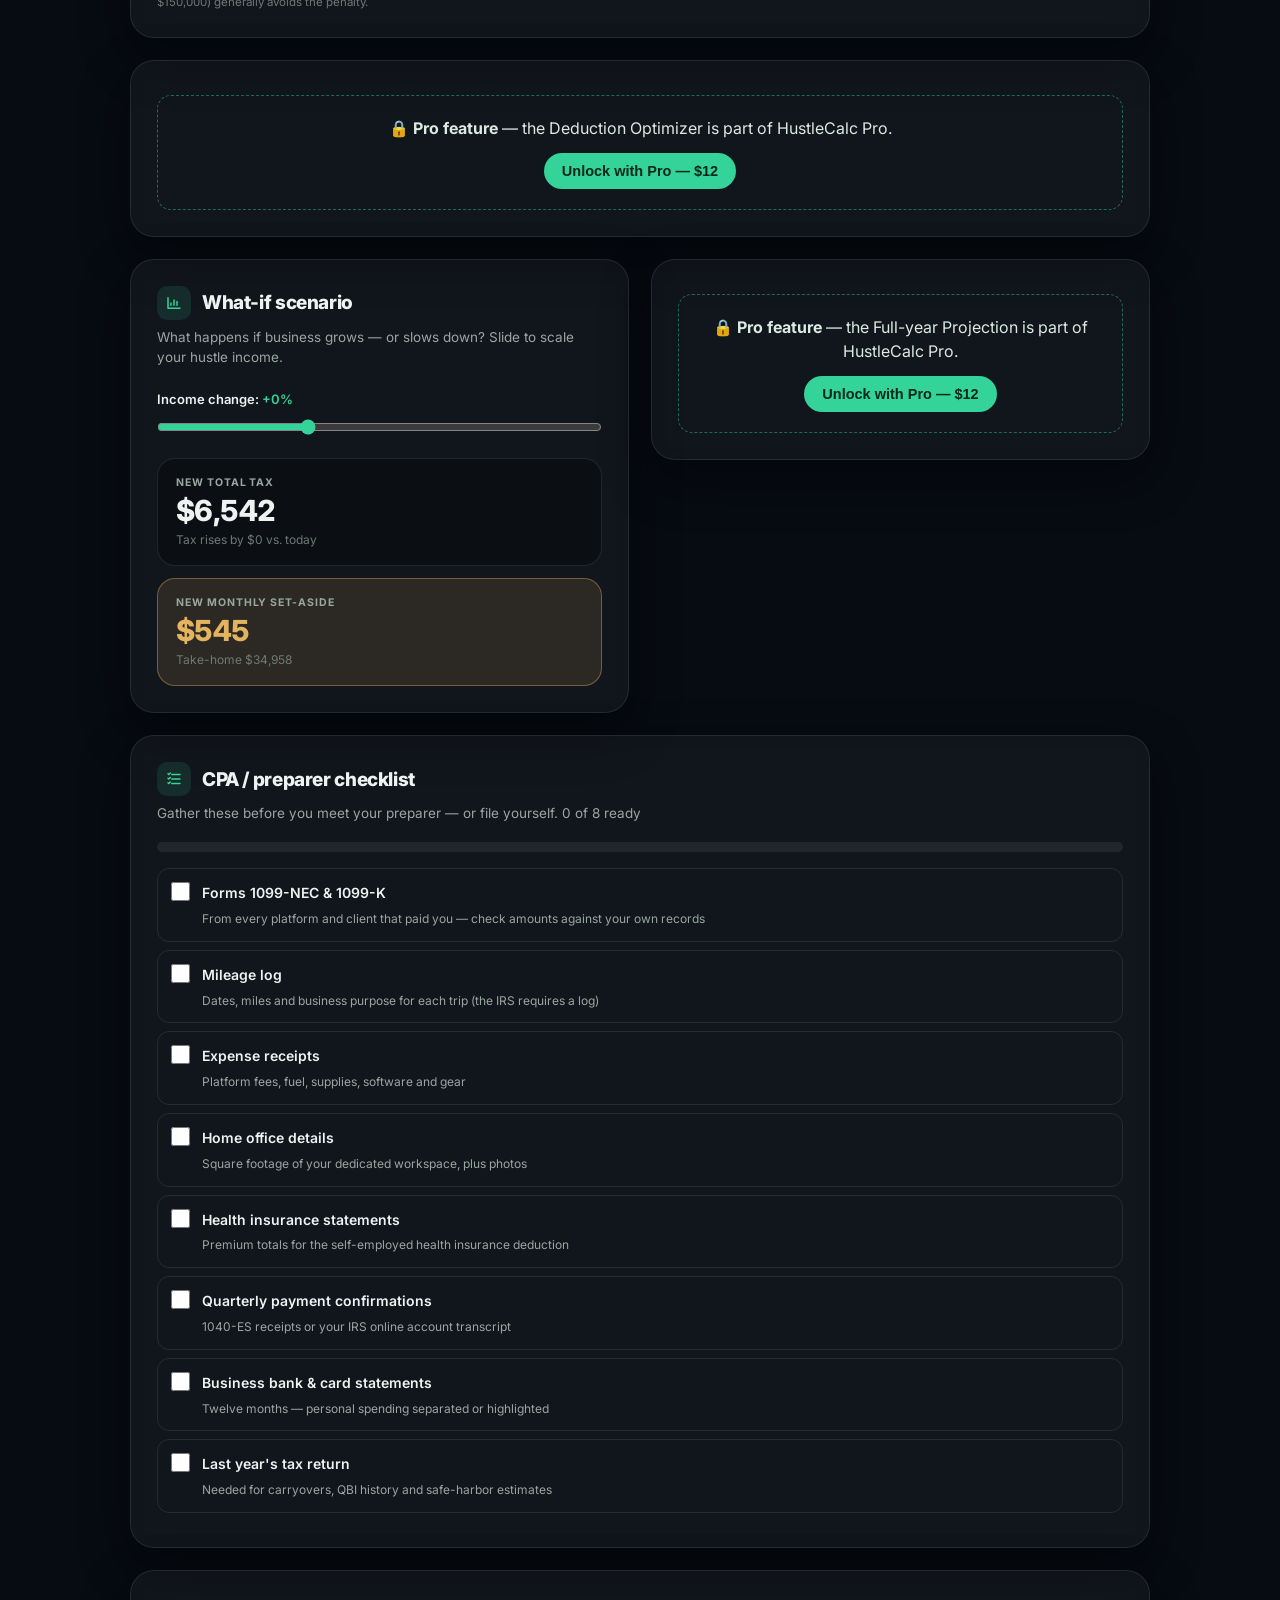
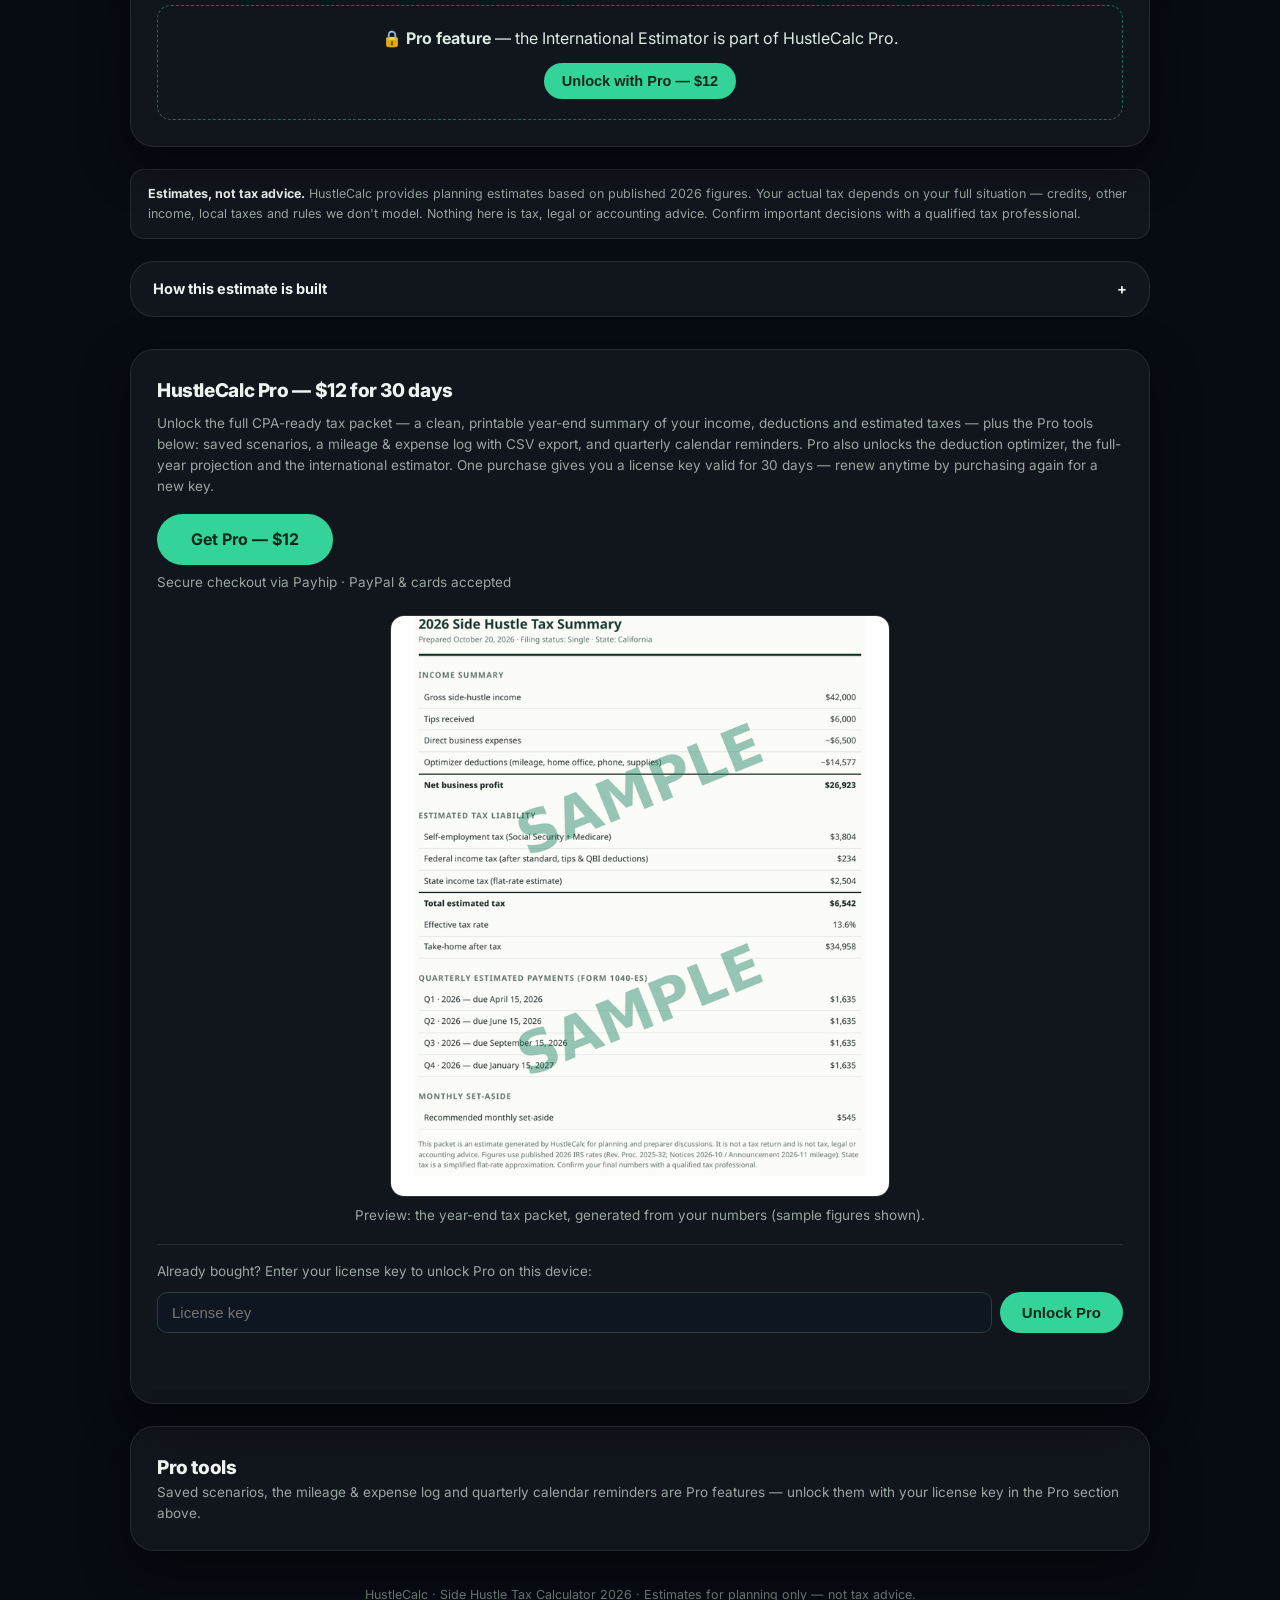
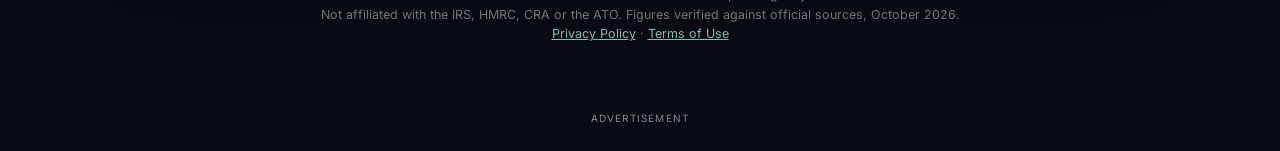
==== commit e3373340: "Gate 3 features + packet preview" ====
--- a/index.html
+++ b/index.html
@@ -358,6 +358,10 @@
 
     <!-- ============ DEDUCTIONS ============ -->
     <section class="card section" id="deductions">
+<div class="prolock" hidden>
+<p class="sub" style="font-size:16px;color:#dcebe2;margin:0 0 12px"><strong>🔒 Pro feature</strong> — the Deduction Optimizer is part of HustleCalc Pro.</p>
+<button type="button" class="tbtn" onclick="document.getElementById('prosec').scrollIntoView({behavior:'smooth'})">Unlock with Pro — $12</button>
+</div>
       <h2><span class="ico gold"><svg viewBox="0 0 24 24" fill="none" stroke-width="2" stroke-linecap="round"><circle cx="11" cy="11" r="7"/><path d="m21 21-4.3-4.3"/></svg></span>Deduction optimizer</h2>
       <p class="sub">The deductions gig workers miss most. These flow straight into your estimate above — watch your tax drop.</p>
       <div class="frow">
@@ -419,6 +423,10 @@
       </section>
 
       <section class="card section" id="projection" style="margin-top:22px">
+<div class="prolock" hidden>
+<p class="sub" style="font-size:16px;color:#dcebe2;margin:0 0 12px"><strong>🔒 Pro feature</strong> — the Full-year Projection is part of HustleCalc Pro.</p>
+<button type="button" class="tbtn" onclick="document.getElementById('prosec').scrollIntoView({behavior:'smooth'})">Unlock with Pro — $12</button>
+</div>
         <h2><span class="ico gold"><svg viewBox="0 0 24 24" fill="none" stroke-width="2" stroke-linecap="round"><path d="M3 17l6-6 4 4 8-8m0 0h-5m5 0v5"/></svg></span>Full-year projection</h2>
         <p class="sub">Just getting started? Project a full year from a typical month.</p>
         <div class="frow">
@@ -478,6 +486,10 @@
 
     <!-- ============ INTERNATIONAL ============ -->
     <section class="card section" id="international">
+<div class="prolock" hidden>
+<p class="sub" style="font-size:16px;color:#dcebe2;margin:0 0 12px"><strong>🔒 Pro feature</strong> — the International Estimator is part of HustleCalc Pro.</p>
+<button type="button" class="tbtn" onclick="document.getElementById('prosec').scrollIntoView({behavior:'smooth'})">Unlock with Pro — $12</button>
+</div>
       <h2><span class="ico"><svg viewBox="0 0 24 24" fill="none" stroke-width="2" stroke-linecap="round"><circle cx="12" cy="12" r="9"/><path d="M3 12h18M12 3c2.5 2.6 3.8 5.7 3.8 9S14.5 18.4 12 21c-2.5-2.6-3.8-5.7-3.8-9S9.5 5.6 12 3Z"/></svg></span>International Tax Estimator</h2>
       <p class="sub">Working a hustle outside the US? The same bracket math, with rates verified against each country's official source.</p>
       <div class="frow">
@@ -525,9 +537,13 @@
   
 <section class="card section" id="prosec">
 <h2>HustleCalc Pro — $12 for 30 days</h2>
-<p class="sub">Unlock the full CPA-ready tax packet — a clean, printable year-end summary of your income, deductions and estimated taxes — plus the Pro tools below: saved scenarios, a mileage &amp; expense log with CSV export, and quarterly calendar reminders. One purchase gives you a license key valid for 30 days — renew anytime by purchasing again for a new key.</p>
+<p class="sub">Unlock the full CPA-ready tax packet — a clean, printable year-end summary of your income, deductions and estimated taxes — plus the Pro tools below: saved scenarios, a mileage &amp; expense log with CSV export, and quarterly calendar reminders. Pro also unlocks the deduction optimizer, the full-year projection and the international estimator. One purchase gives you a license key valid for 30 days — renew anytime by purchasing again for a new key.</p>
 <p style="margin-top:14px"><a href="https://payhip.com/b/AUoHe" target="_blank" rel="noopener" style="display:inline-block;background:#34d399;color:#06281c;font-weight:700;padding:13px 34px;border-radius:999px;text-decoration:none">Get Pro — $12</a></p>
 <p class="sub">Secure checkout via Payhip · PayPal &amp; cards accepted</p>
+<figure style="margin:22px 0 2px">
+<img src="[data-uri]" alt="Sample of the HustleCalc year-end tax packet" loading="lazy" style="width:100%;max-width:500px;display:block;margin:0 auto;border-radius:14px;border:1px solid rgba(255,255,255,.12)">
+<figcaption class="sub" style="text-align:center;margin-top:8px">Preview: the year-end tax packet, generated from your numbers (sample figures shown).</figcaption>
+</figure>
 <div id="keyBox" style="margin-top:18px;border-top:1px solid rgba(255,255,255,.10);padding-top:16px">
 <p class="sub" style="margin:0">Already bought? Enter your license key to unlock Pro on this device:</p>
 <div style="display:flex;gap:8px;flex-wrap:wrap;margin-top:10px">
@@ -547,6 +563,8 @@
 .tin{background:#0e1622;border:1px solid #2b3f38;border-radius:10px;padding:10px 13px;color:#e6f2ec;font-size:14.5px}
 #toolssec h3{font-size:17px;font-weight:800;margin:22px 0 4px}
 #toolssec h3:first-of-type{margin-top:6px}
+.prolock{border:1px dashed rgba(52,211,153,.45);border-radius:14px;padding:20px 16px;text-align:center;margin-top:8px}
+section.gated-locked>*:not(.prolock){display:none!important}
 </style>
 <section class="card section" id="toolssec">
 <h2>Pro tools</h2>
@@ -956,6 +974,16 @@
   if (lb) lb.hidden = on;
   if (tb) tb.hidden = !on;
   if (on) { scRender(); lgRender(); }
+  gateUI();
+}
+var GATED = ["deductions", "projection", "international"];
+function gateUI(){
+  var on = isPro();
+  GATED.forEach(function(id){
+    var sec = document.getElementById(id); if (!sec) return;
+    sec.classList.toggle("gated-locked", !on);
+    var lk = sec.querySelector(".prolock"); if (lk) lk.hidden = on;
+  });
 }
 var _proUIv = proUI;
 proUI = function(){ _proUIv(); toolsUI(); };
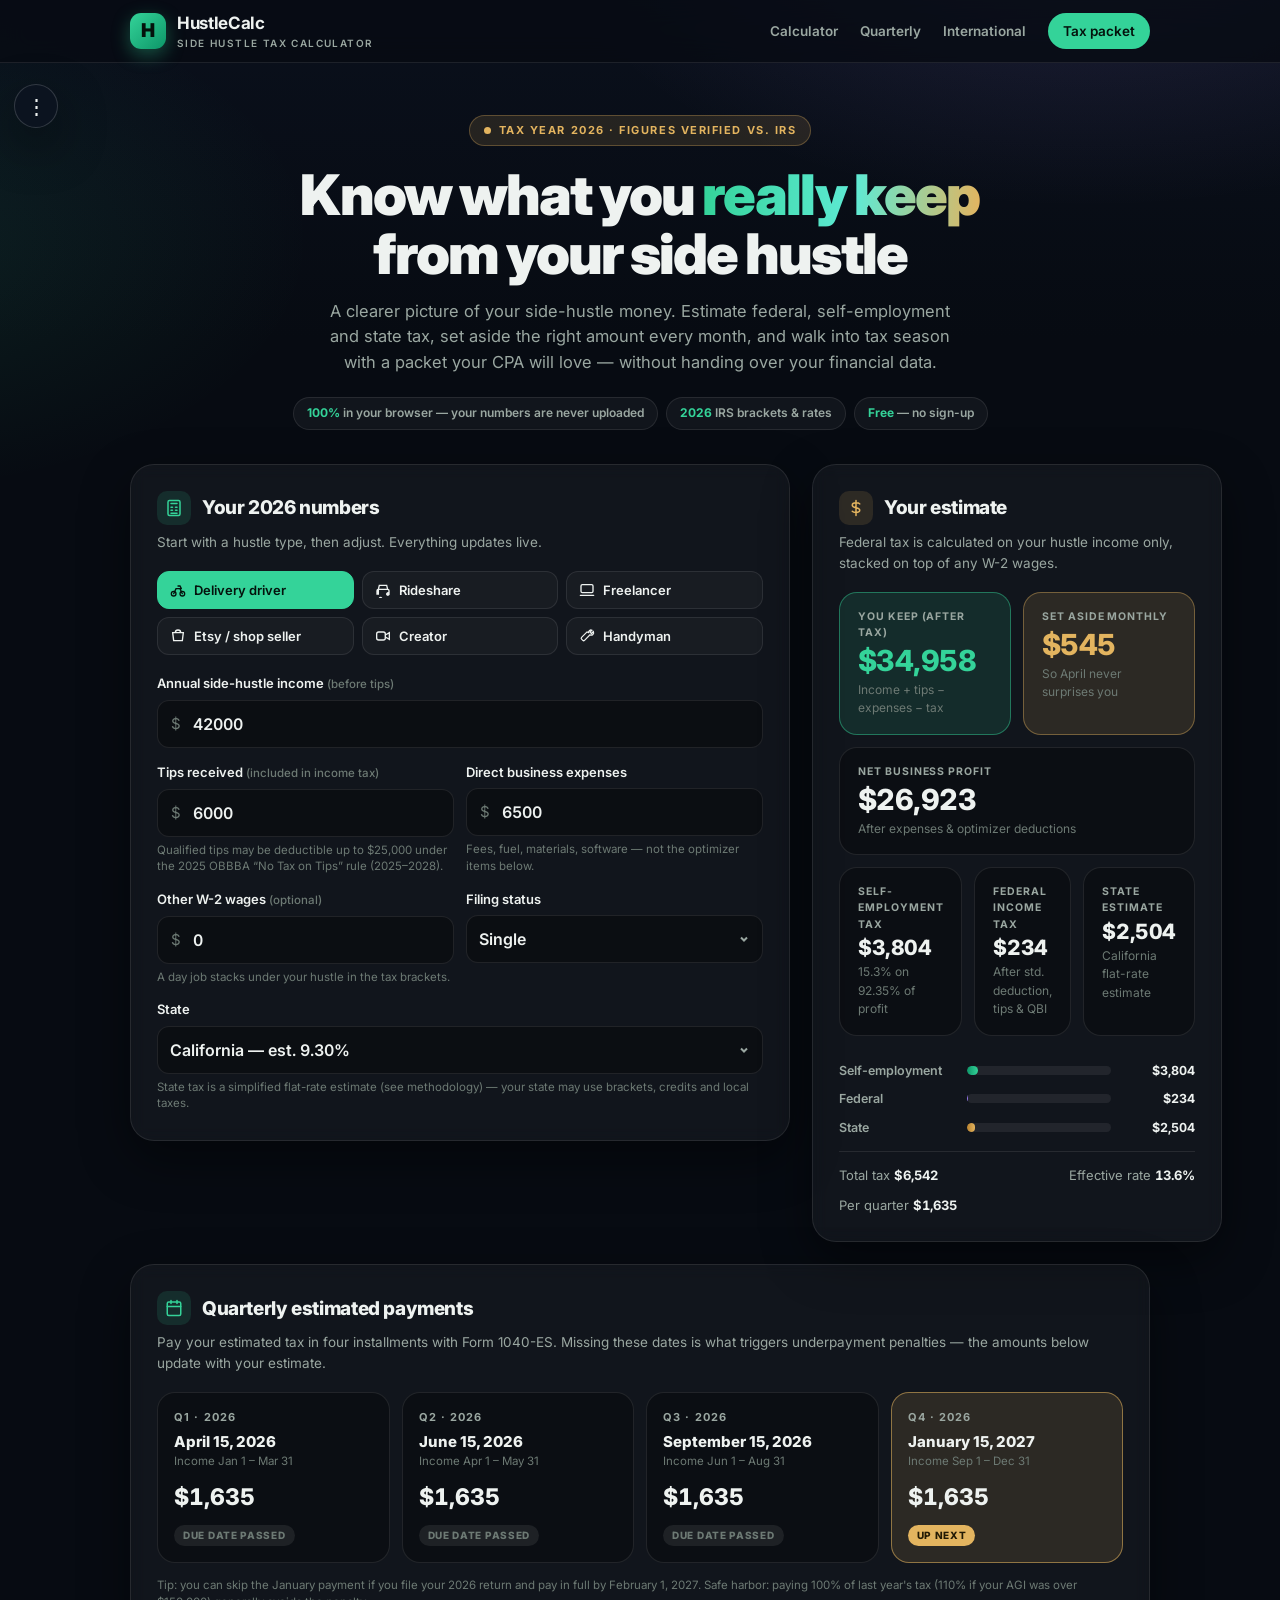
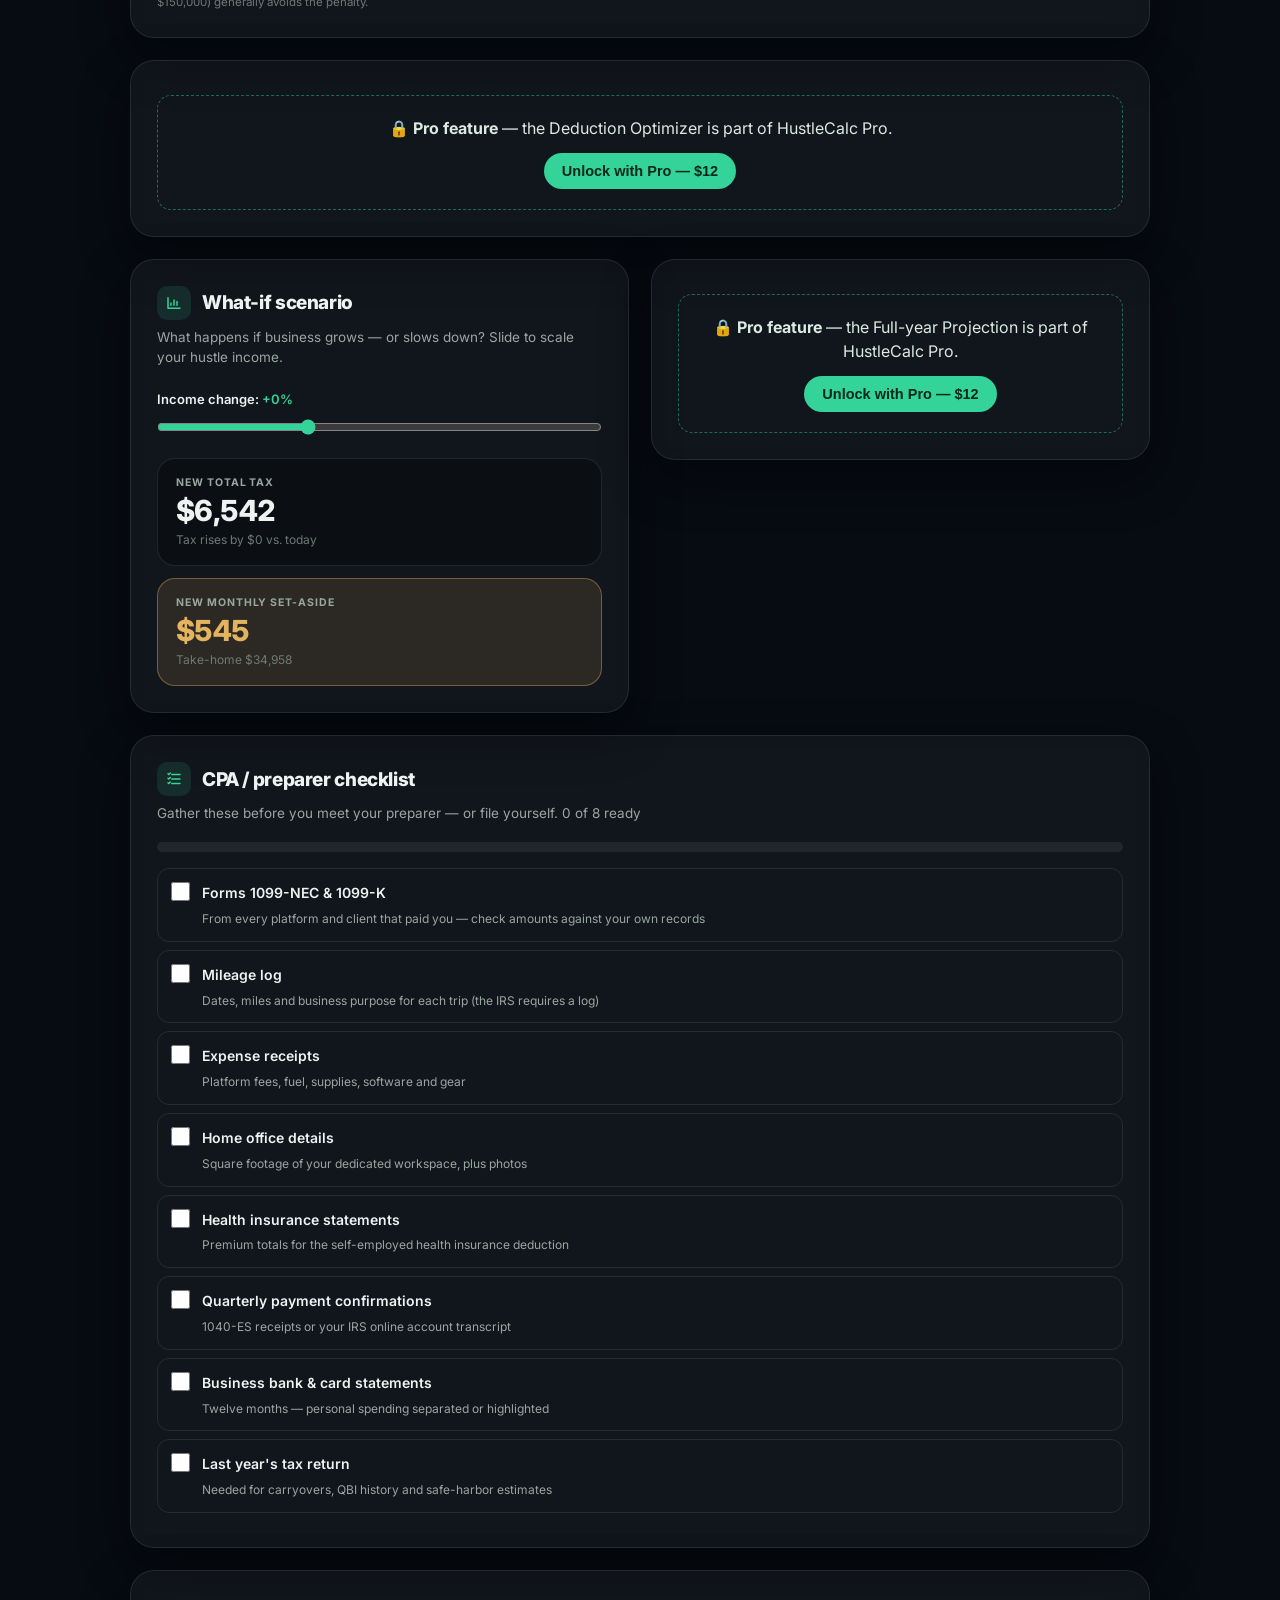
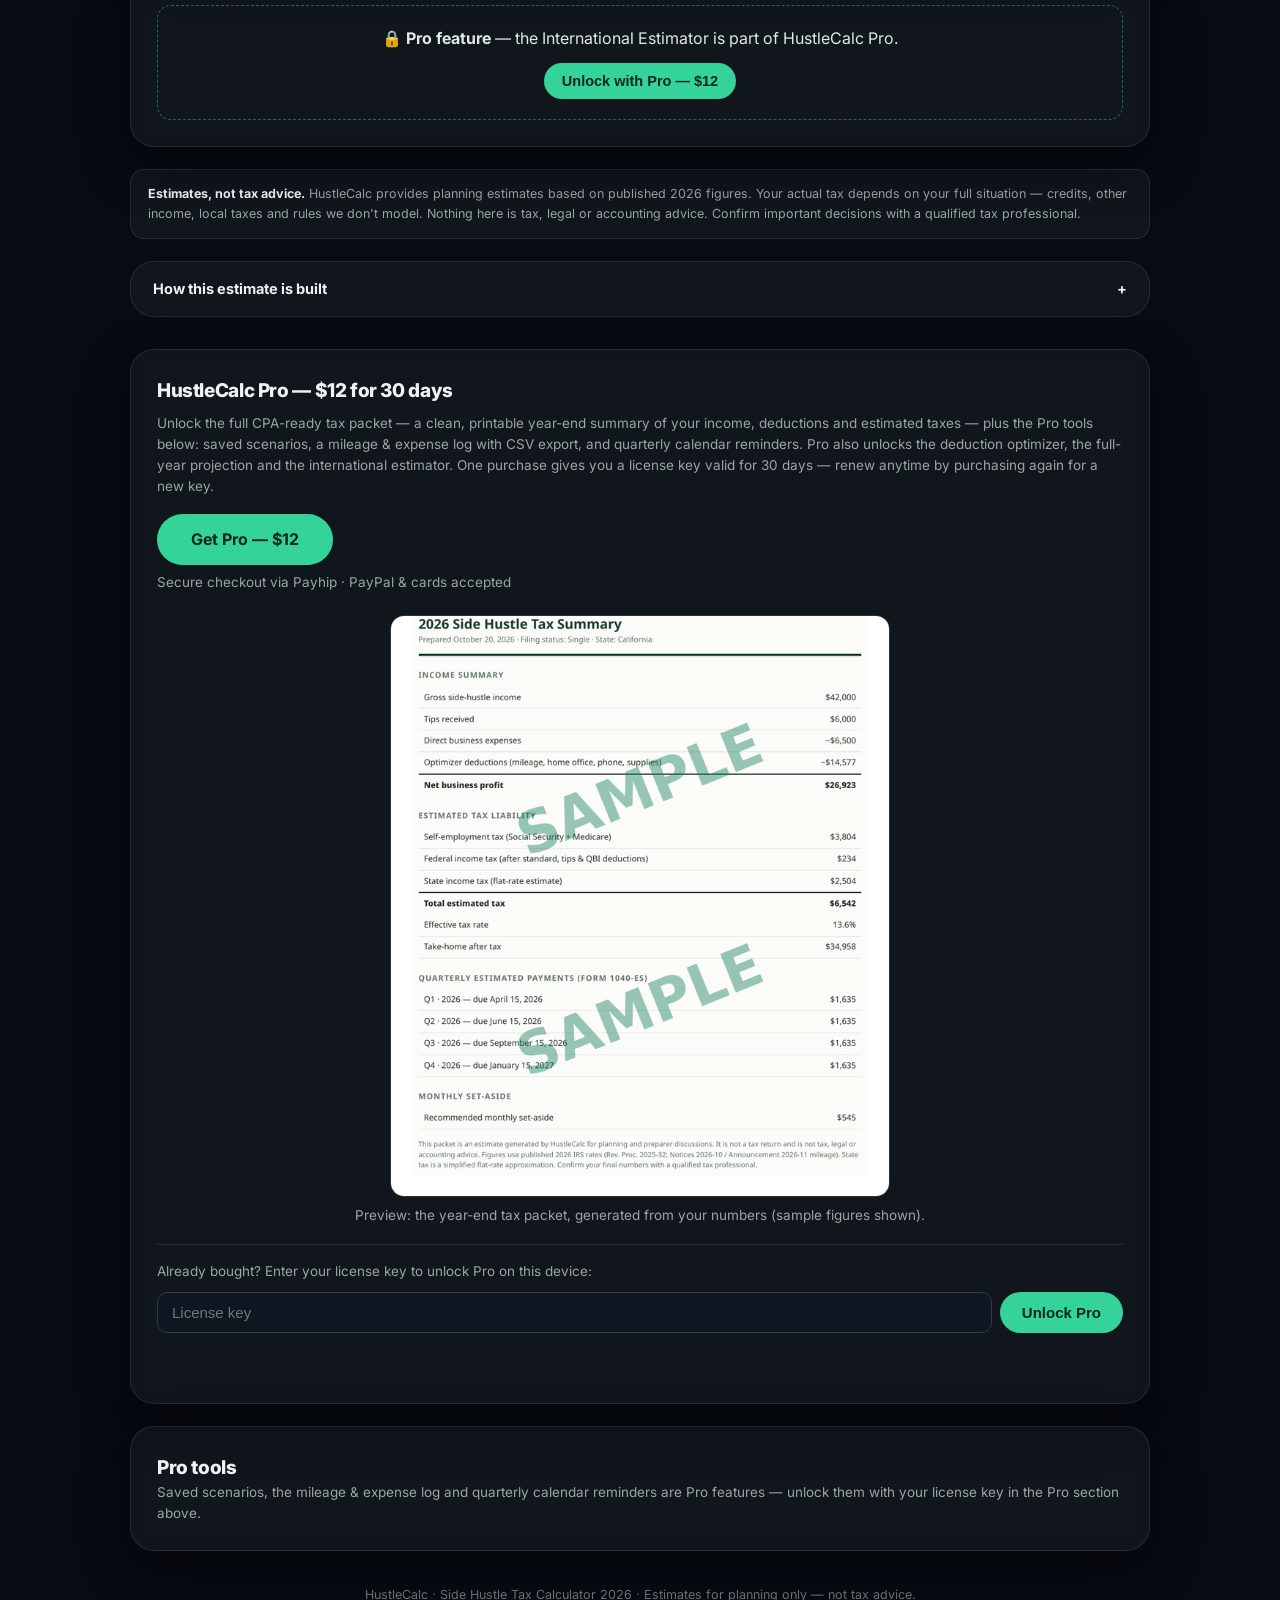
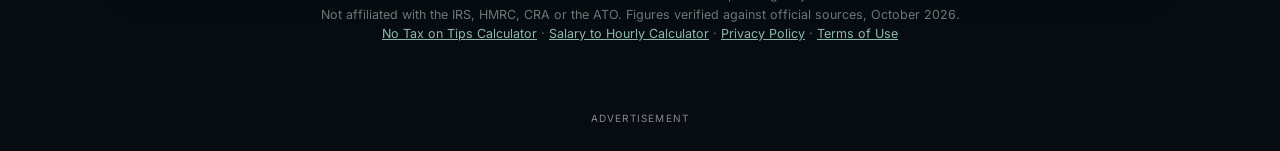
==== commit cb4fbacc: "Footer links to tip and salary pages" ====
--- a/index.html
+++ b/index.html
@@ -261,7 +261,7 @@
     <h1>Know what you <span class="grad">really keep</span> from your side hustle</h1>
     <p>A clearer picture of your side-hustle money. Estimate federal, self-employment and state tax, set aside the right amount every month, and walk into tax season with a packet your CPA will love — without handing over your financial data.</p>
     <div class="trustrow">
-      <span><b>100%</b> private — runs in your browser</span>
+      <span><b>100%</b> in your browser — your numbers are never uploaded</span>
       <span><b>2026</b> IRS brackets &amp; rates</span>
       <span><b>Free</b> — no sign-up</span>
     </div>
@@ -599,7 +599,7 @@
 <footer>
     HustleCalc · Side Hustle Tax Calculator 2026 · Estimates for planning only — not tax advice.<br>
     Not affiliated with the IRS, HMRC, CRA or the ATO. Figures verified against official sources, October 2026.<br>
-    <a href="privacy.html" style="color:#8fb8a6">Privacy Policy</a> · <a href="terms.html" style="color:#8fb8a6">Terms of Use</a>
+    <a href="tip-tax-checker.html" style="color:#8fb8a6">No Tax on Tips Calculator</a> · <a href="salary-to-hourly.html" style="color:#8fb8a6">Salary to Hourly Calculator</a> · <a href="privacy.html" style="color:#8fb8a6">Privacy Policy</a> · <a href="terms.html" style="color:#8fb8a6">Terms of Use</a>
   </footer>
 </div>
 
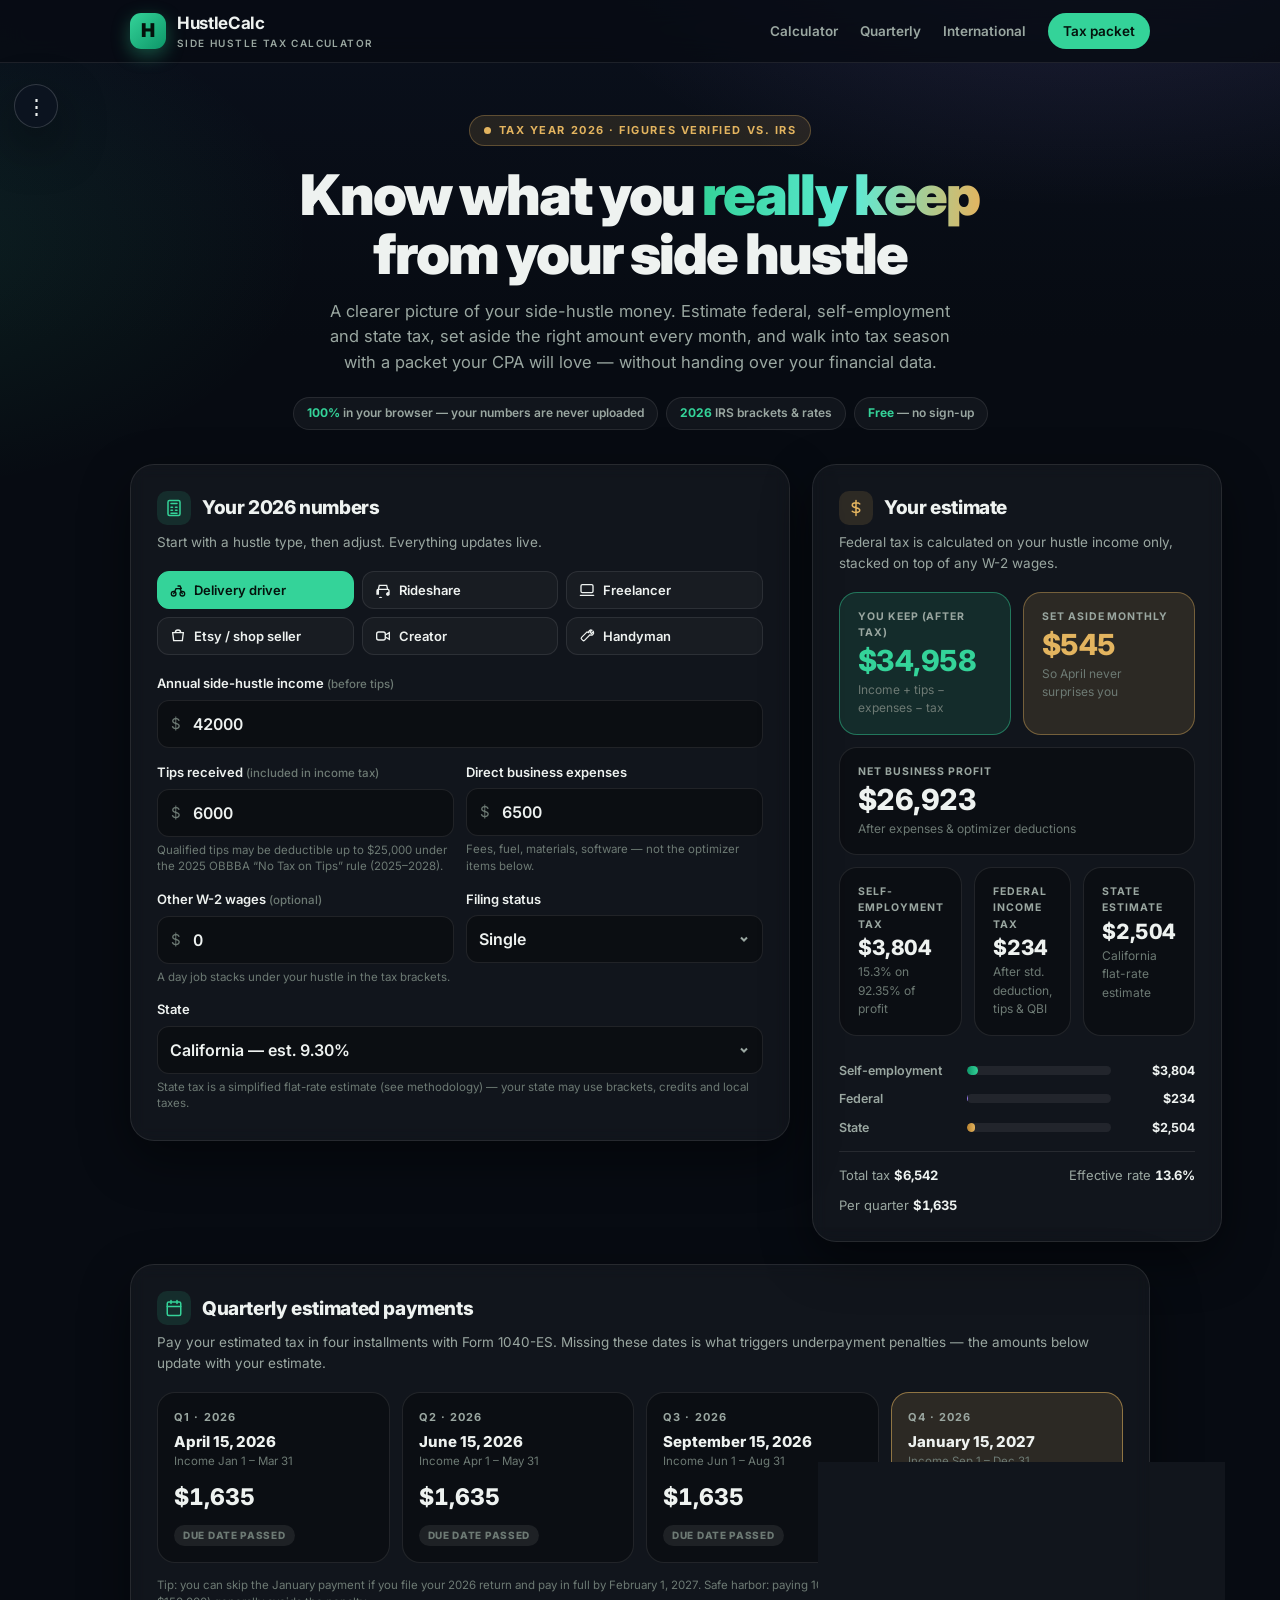
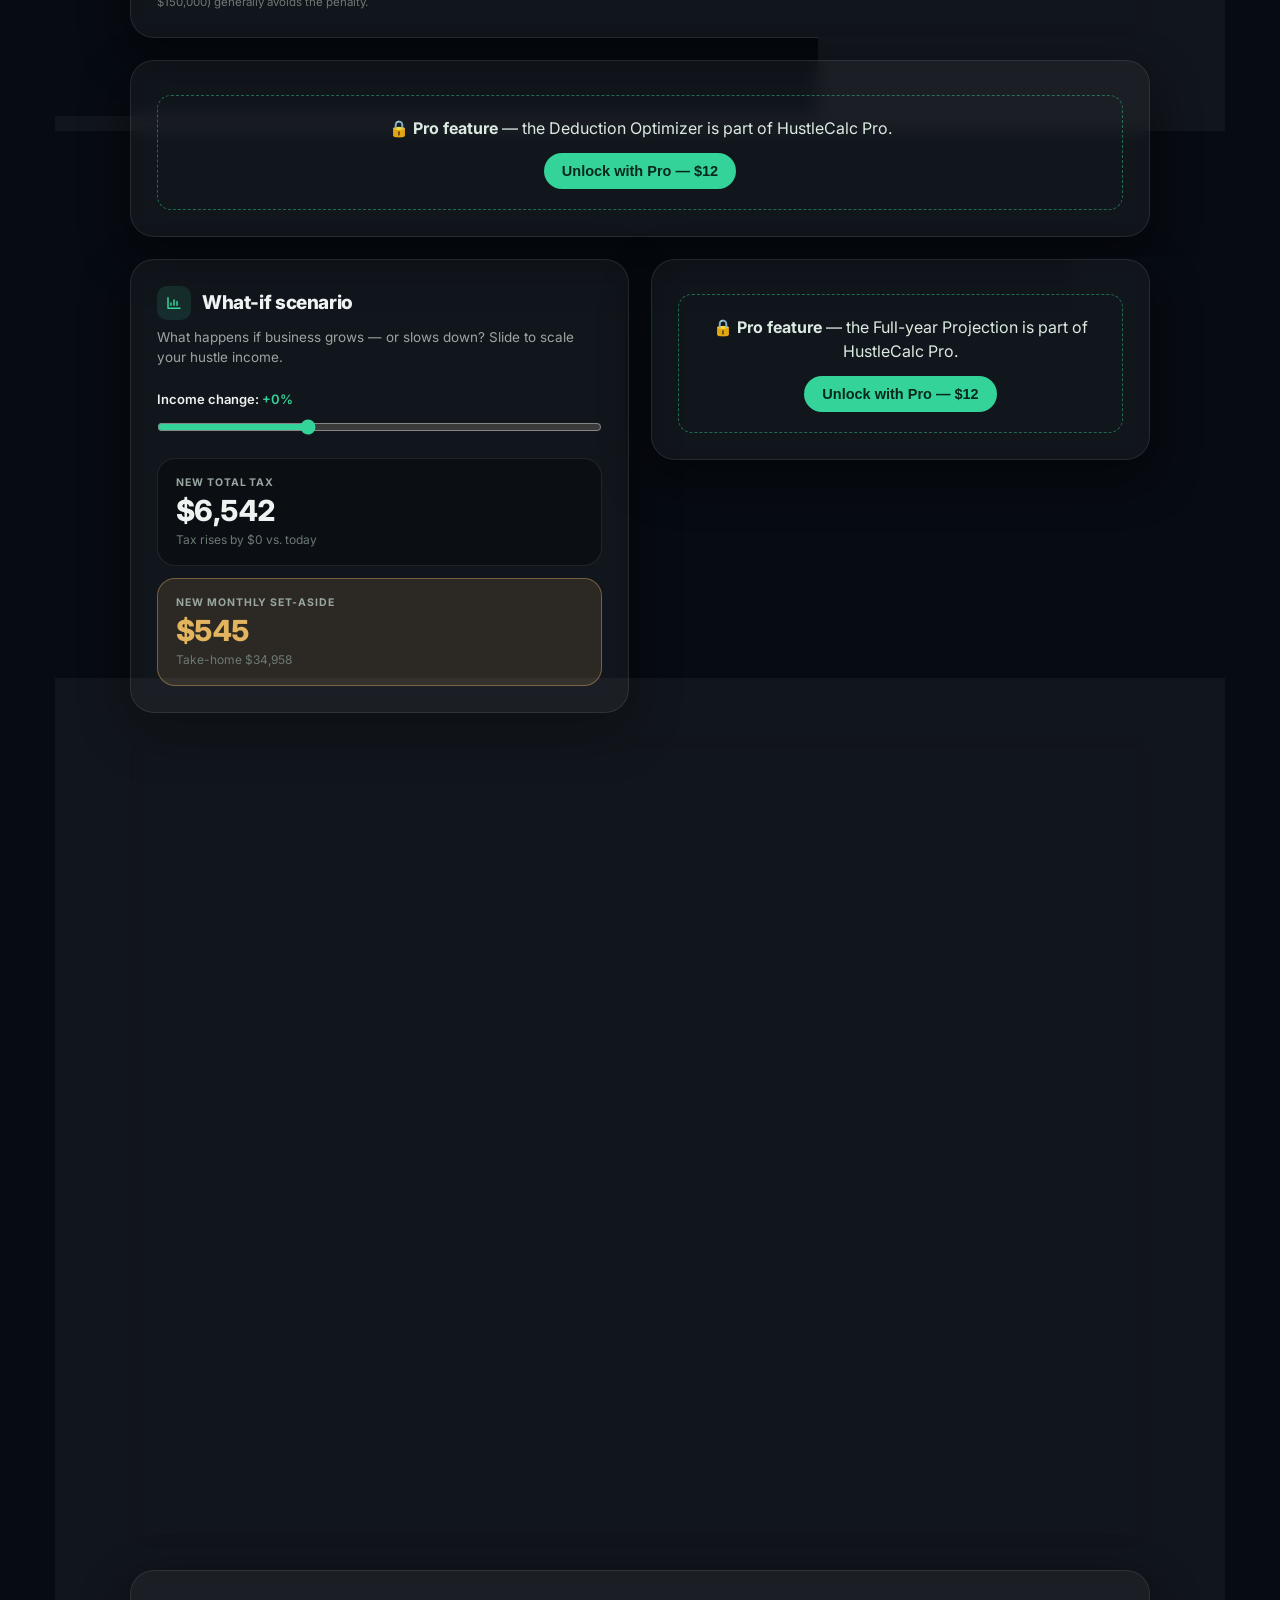
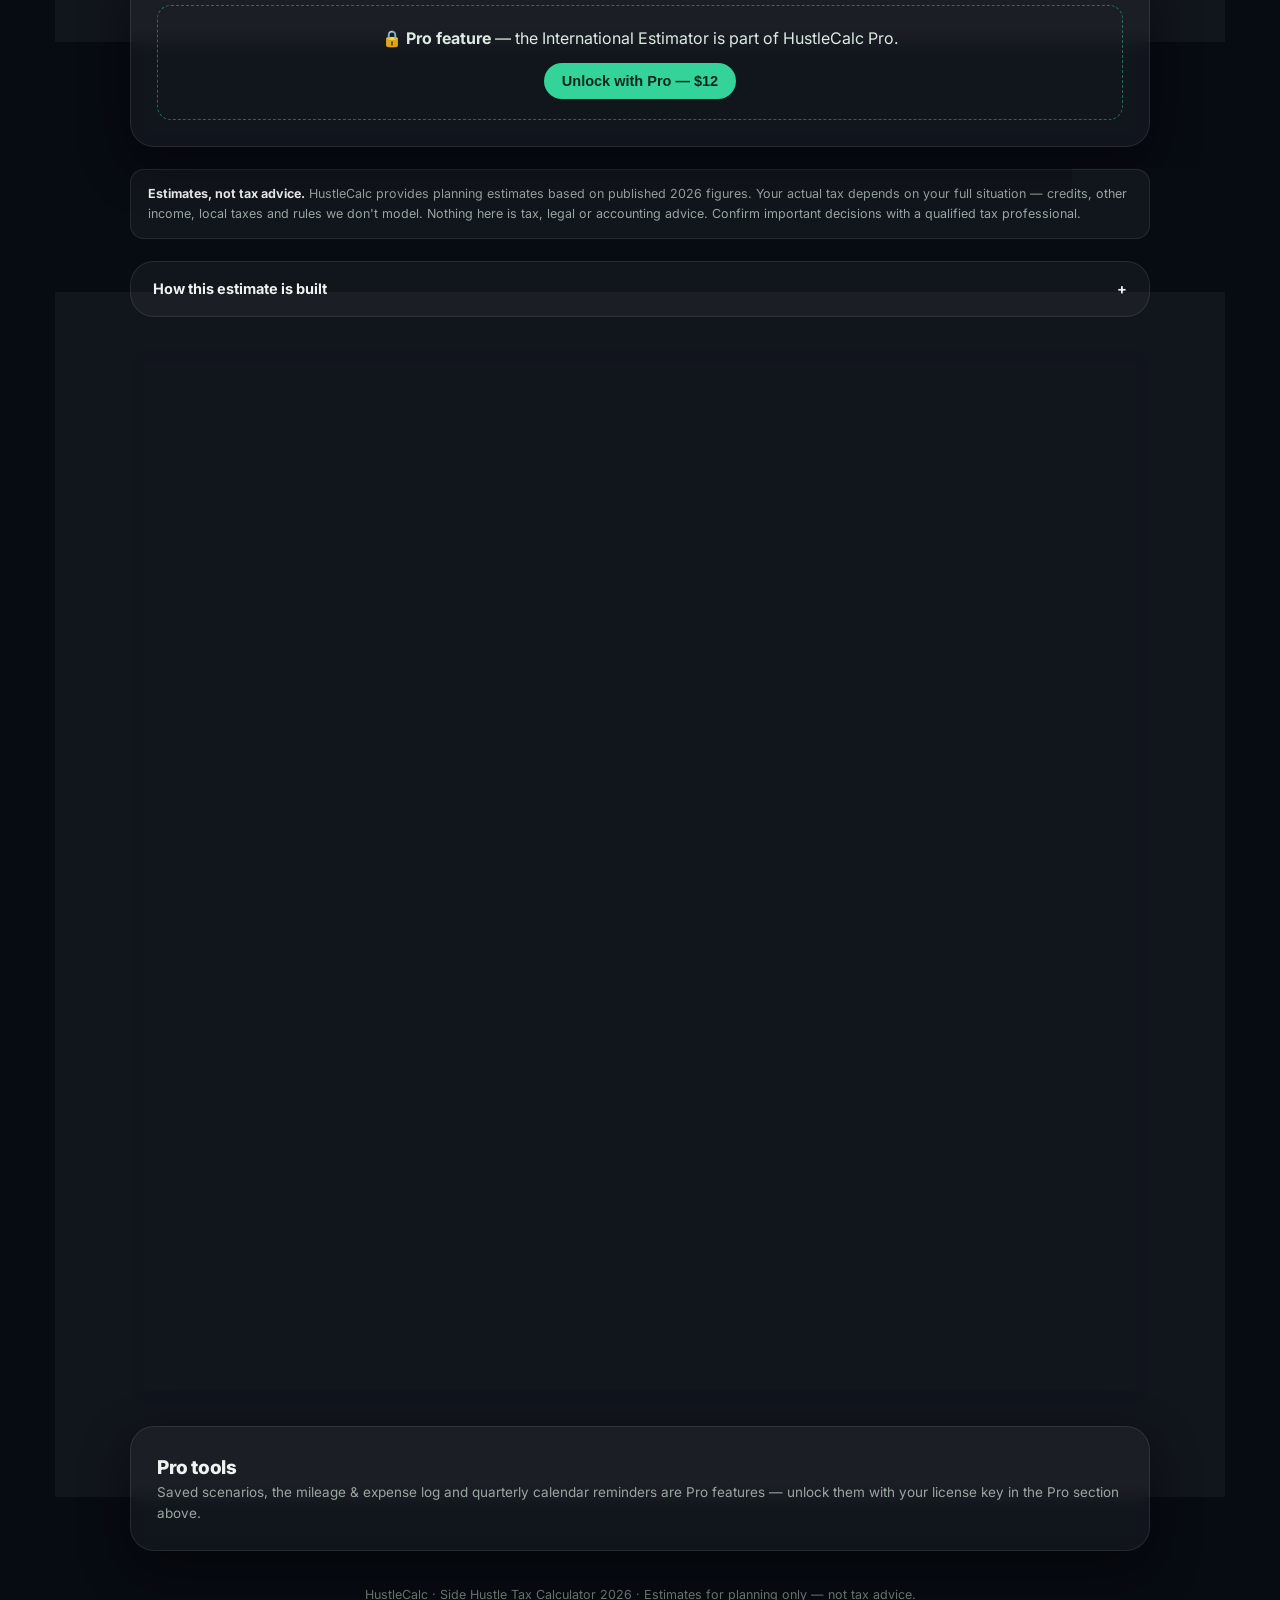
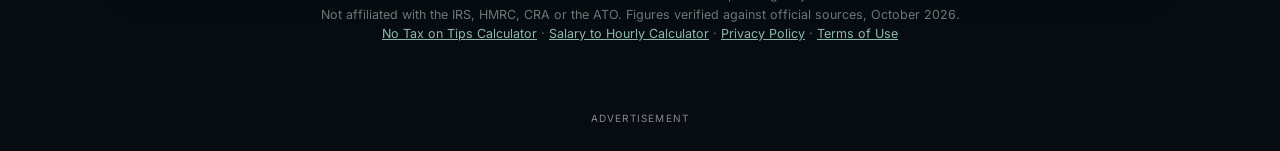
==== commit ba324d8b: "Add page links to quick menu" ====
--- a/index.html
+++ b/index.html
@@ -252,6 +252,8 @@
     <a href="#" onclick="return hcPrint()" class="gold"><span class="dot"></span>Year-end tax packet</a>
     <a href="#toolssec"><span class="dot"></span>Pro tools</a>
     <a href="#international"><span class="dot"></span>International estimator</a>
+    <a href="tip-tax-checker.html"><span class="dot"></span>No Tax on Tips Calculator</a>
+    <a href="salary-to-hourly.html"><span class="dot"></span>Salary to Hourly Calculator</a>
   </div>
 </div>
 
